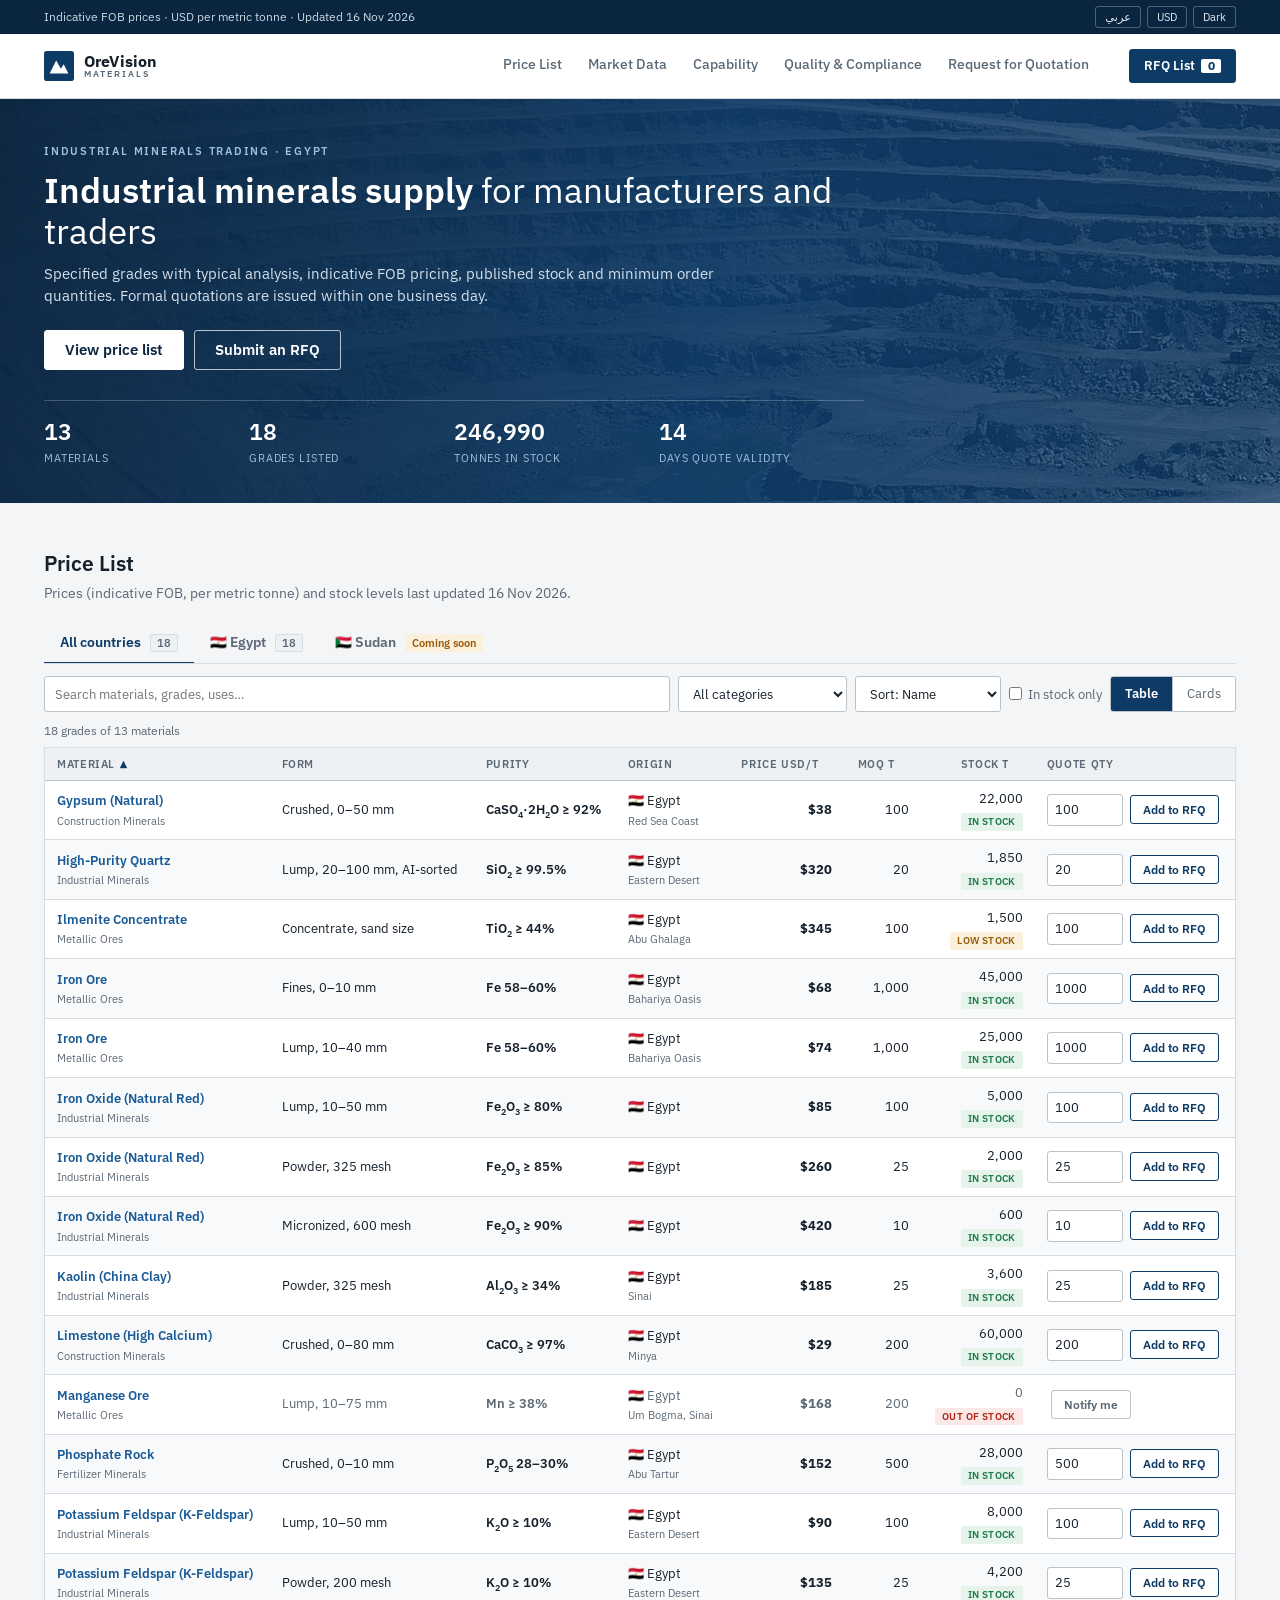
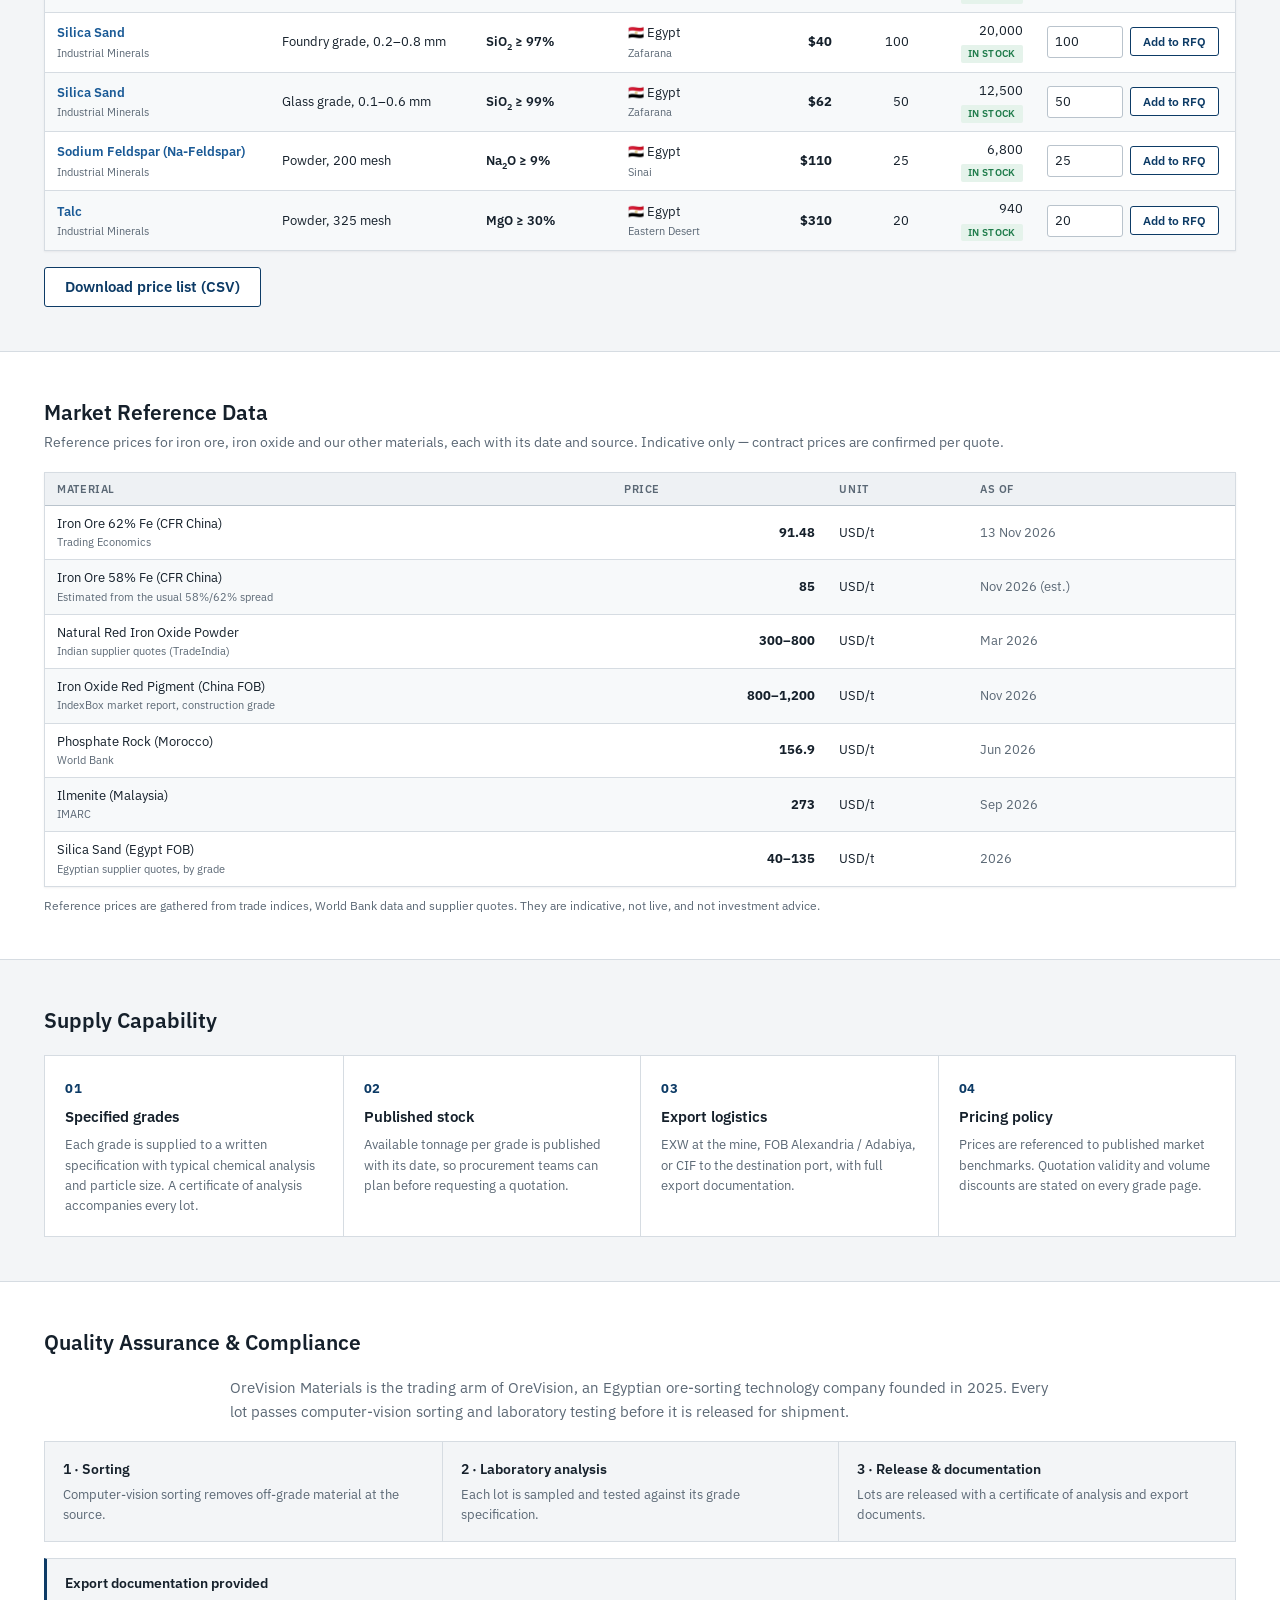
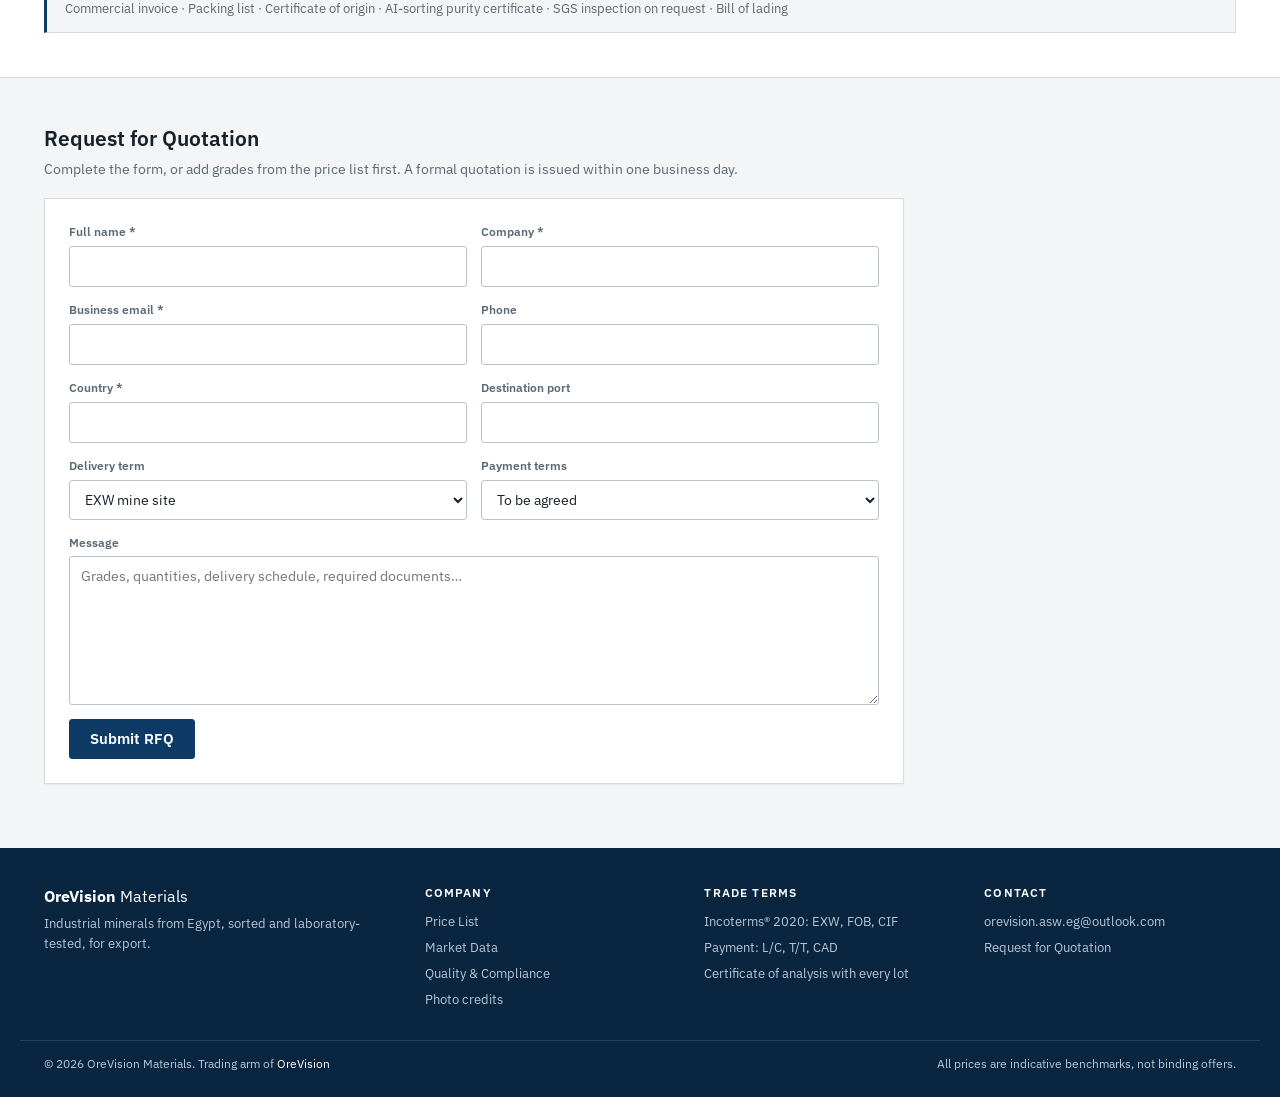
==== index.html @ af9190d8 "Formal B2B redesign and operations console Public site: light corporate theme (navy/steel, IBM Plex)" ====
<!doctype html>
<html lang="en">
<head>
<meta charset="utf-8">
<meta name="viewport" content="width=device-width, initial-scale=1">
<title>OreVision Materials — Industrial Minerals Supply, Egypt</title>
<meta name="description" content="Industrial minerals from Egypt for manufacturers and traders: iron oxide, iron ore, feldspar, quartz, silica sand, phosphate and more. Specified grades, indicative FOB prices, published stock and formal quotations.">
<meta property="og:title" content="OreVision Materials — Industrial Minerals Supply, Egypt">
<meta property="og:description" content="Specified grades with typical analysis, indicative FOB prices, published stock and minimum orders. Request a formal quotation.">
<meta property="og:type" content="website">
<meta property="og:locale" content="en_US">
<meta name="twitter:card" content="summary">
<meta name="theme-color" content="#0d3b66">
<link rel="icon" href="data:image/svg+xml,%3Csvg xmlns='http://www.w3.org/2000/svg' viewBox='0 0 32 32'%3E%3Crect width='32' height='32' rx='3' fill='%230d3b66'/%3E%3Cpath d='M6 24 13 10l5 9 3-5 5 10z' fill='%23fff'/%3E%3C/svg%3E">
<link rel="preconnect" href="https://fonts.googleapis.com">
<link href="https://fonts.googleapis.com/css2?family=IBM+Plex+Sans:wght@400;500;600;700&family=IBM+Plex+Sans+Arabic:wght@400;500;600;700&display=swap" rel="stylesheet">
<link rel="stylesheet" href="styles.css">
</head>
<body>

<noscript>
  <p class="noscript">This price list needs JavaScript to show products and prices. Please enable JavaScript in your browser.</p>
</noscript>

<!-- ======= Utility bar ======= -->
<div class="utility-bar">
  <div class="utility-inner">
    <p><span data-i18n="util.note">Indicative FOB prices · USD per metric tonne · Updated</span> <span id="lastUpdatedTop"></span></p>
    <div class="utility-actions">
      <button class="util-btn" id="langToggle" type="button" title="العربية / English">عربي</button>
      <button class="util-btn" id="currencyToggle" type="button" title="Currency">USD</button>
      <button class="util-btn" id="themeToggle" type="button" title="Light / dark">Dark</button>
    </div>
  </div>
</div>

<!-- ======= Price alert banner ======= -->
<div class="alert-banner" id="alertBanner" hidden></div>

<!-- ======= Header ======= -->
<header class="site-header">
  <div class="header-inner">
    <a class="brand" href="#top" aria-label="OreVision Materials">
      <svg class="brand-mark" viewBox="0 0 32 32" aria-hidden="true"><rect width="32" height="32" rx="3"/><path d="M6 24 13 10l5 9 3-5 5 10z"/></svg>
      <span class="brand-text"><strong>OreVision</strong><small>MATERIALS</small></span>
    </a>
    <nav class="main-nav" id="mainNav">
      <a href="#products" data-i18n="nav.products">Price List</a>
      <a href="#market" data-i18n="nav.market">Market Data</a>
      <a href="#why" data-i18n="nav.why">Capability</a>
      <a href="#about" data-i18n="nav.about">Quality &amp; Compliance</a>
      <a href="#contact" data-i18n="nav.contact">Request for Quotation</a>
    </nav>
    <div class="header-actions">
      <button class="btn-rfq" id="cartBtn" type="button">
        <span data-i18n="cart.btn">RFQ List</span> <span class="cart-count" id="cartCount">0</span>
      </button>
      <button class="util-btn nav-toggle" id="navToggle" type="button" aria-label="Menu" aria-expanded="false" aria-controls="mainNav">☰</button>
    </div>
  </div>
</header>

<!-- ======= Hero ======= -->
<section class="hero" id="top">
  <div class="hero-inner">
    <p class="hero-kicker" data-i18n="hero.kicker">INDUSTRIAL MINERALS TRADING · EGYPT</p>
    <h1><span data-i18n="hero.title.pre">Industrial minerals supply </span><span class="accent" data-i18n="hero.title.accent">for manufacturers and traders</span></h1>
    <p class="hero-sub" data-i18n="hero.sub">Specified grades with typical analysis, indicative FOB pricing, published stock and minimum order quantities. Formal quotations are issued within one business day.</p>
    <div class="hero-cta">
      <a class="btn-primary btn-light" href="#products" data-i18n="hero.browse">View price list</a>
      <a class="btn-outline btn-outline-light" href="#contact" data-i18n="hero.viewPrices">Submit an RFQ</a>
    </div>
    <dl class="hero-stats">
      <div><dt data-i18n="stats.materials">Materials</dt><dd id="statProducts">0</dd></div>
      <div><dt data-i18n="stats.grades">Grades listed</dt><dd id="statGrades">0</dd></div>
      <div><dt data-i18n="stats.stock">Tonnes in stock</dt><dd id="statStock">0</dd></div>
      <div><dt data-i18n="stats.validity">Days quote validity</dt><dd id="statValidity">14</dd></div>
    </dl>
  </div>
</section>

<!-- ======= Material page (shown for #/m/<material>/<grade>) ======= -->
<main class="material-page" id="materialPage" hidden></main>

<!-- ======= Price list ======= -->
<section class="section" id="products">
  <div class="section-head">
    <h2 data-i18n="catalog.title">Price List</h2>
    <p><span data-i18n="catalog.sub">Prices (indicative FOB, per metric tonne) and stock levels last updated</span> <span id="lastUpdated"></span>.</p>
  </div>

  <div class="country-tabs" id="countryTabs" role="tablist" aria-label="Country of origin"></div>
  <div class="soon-panel" id="soonPanel" hidden></div>

  <div class="toolbar" id="toolbar">
    <input type="search" id="searchInput" data-i18n-ph="catalog.search" placeholder="Search materials, grades, uses…" aria-label="Search materials">
    <select id="categoryFilter" aria-label="Filter by category">
      <option value="" data-i18n="catalog.allCats">All categories</option>
    </select>
    <select id="sortSelect" aria-label="Sort products">
      <option value="name" data-i18n="catalog.sortName">Sort: Name</option>
      <option value="price-asc" data-i18n="catalog.sortPriceAsc">Price: Low → High</option>
      <option value="price-desc" data-i18n="catalog.sortPriceDesc">Price: High → Low</option>
      <option value="stock" data-i18n="catalog.sortStock">Stock: Most first</option>
    </select>
    <label class="check"><input type="checkbox" id="inStockOnly"> <span data-i18n="catalog.inStockOnly">In stock only</span></label>
    <div class="view-toggle" role="group" aria-label="View">
      <button type="button" id="viewTable" aria-pressed="true" data-i18n="view.table">Table</button>
      <button type="button" id="viewCards" aria-pressed="false" data-i18n="view.cards">Cards</button>
    </div>
  </div>

  <div id="catalogBody">
    <p class="catalog-count" id="catalogCount"></p>
    <div class="spec-table-wrap" id="productGrid"></div>
  </div>
  <div class="catalog-actions">
    <button class="btn-outline" id="downloadCsv" type="button" data-i18n="catalog.csv">Download price list (CSV)</button>
  </div>
</section>

<!-- ======= Market reference data ======= -->
<section class="section section-alt" id="market">
  <div class="section-head">
    <h2 data-i18n="market.title">Market Reference Data</h2>
    <p data-i18n="market.sub">Reference levels from trade indices. Indicative only — contract prices are confirmed per quote.</p>
  </div>
  <div class="spec-table-wrap">
    <table class="market-table" id="marketTable">
      <thead><tr>
        <th data-i18n="market.benchmark">Benchmark</th>
        <th data-i18n="market.price">Price</th>
        <th data-i18n="market.unit">Unit</th>
        <th data-i18n="market.change">As of</th>
      </tr></thead>
      <tbody></tbody>
    </table>
  </div>
  <p class="disclaimer" data-i18n="market.disclaimer">Reference prices are indicative, not live, and not investment advice.</p>
</section>

<!-- ======= Supply capability ======= -->
<section class="section" id="why">
  <div class="section-head"><h2 data-i18n="why.title">Supply Capability</h2></div>
  <div class="feature-grid">
    <div class="feature"><span class="f-num">01</span><h3 data-i18n="why.f1t">Specified grades</h3><p data-i18n="why.f1p"></p></div>
    <div class="feature"><span class="f-num">02</span><h3 data-i18n="why.f2t">Published stock</h3><p data-i18n="why.f2p"></p></div>
    <div class="feature"><span class="f-num">03</span><h3 data-i18n="why.f3t">Export logistics</h3><p data-i18n="why.f3p"></p></div>
    <div class="feature"><span class="f-num">04</span><h3 data-i18n="why.f4t">Pricing policy</h3><p data-i18n="why.f4p"></p></div>
  </div>
</section>

<!-- ======= Quality & compliance ======= -->
<section class="section section-alt" id="about">
  <div class="section-head">
    <h2 data-i18n="about.title">Quality Assurance &amp; Compliance</h2>
  </div>
  <p class="about-text" data-i18n="about.p1"></p>
  <ol class="qa-steps">
    <li><h3 data-i18n="about.step1t">1 · Sorting</h3><p data-i18n="about.step1p"></p></li>
    <li><h3 data-i18n="about.step2t">2 · Laboratory analysis</h3><p data-i18n="about.step2p"></p></li>
    <li><h3 data-i18n="about.step3t">3 · Release &amp; documentation</h3><p data-i18n="about.step3p"></p></li>
  </ol>
  <div class="docs-box">
    <h3 data-i18n="about.docsTitle">Export documentation provided</h3>
    <p data-i18n="about.docs"></p>
  </div>
</section>

<!-- ======= Request for quotation ======= -->
<section class="section" id="contact">
  <div class="section-head">
    <h2 data-i18n="contact.title">Request for Quotation</h2>
    <p data-i18n="contact.sub">Complete the form, or add grades from the price list first.</p>
  </div>
  <form class="contact-form" id="contactForm">
    <div class="form-row">
      <label><span data-i18n="form.name">Full name *</span><input required name="name" autocomplete="name"></label>
      <label><span data-i18n="form.company">Company *</span><input required name="company" autocomplete="organization"></label>
    </div>
    <div class="form-row">
      <label><span data-i18n="form.email">Business email *</span><input required type="email" name="email" autocomplete="email"></label>
      <label><span data-i18n="form.phone">Phone</span><input type="tel" name="phone" autocomplete="tel"></label>
    </div>
    <div class="form-row">
      <label><span data-i18n="form.country">Country *</span><input required name="country" autocomplete="country-name"></label>
      <label><span data-i18n="form.port">Destination port</span><input name="port"></label>
    </div>
    <div class="form-row">
      <label><span data-i18n="form.incoterm">Delivery term</span><select name="incoterm" id="formIncoterm"></select></label>
      <label><span data-i18n="form.payment">Payment terms</span>
        <select name="payment">
          <option value="To be agreed" data-i18n="form.pay0">To be agreed</option>
          <option value="L/C at sight" data-i18n="form.pay1">Letter of credit (L/C) at sight</option>
          <option value="T/T" data-i18n="form.pay2">Telegraphic transfer (T/T)</option>
          <option value="CAD" data-i18n="form.pay3">Cash against documents (CAD)</option>
        </select>
      </label>
    </div>
    <label><span data-i18n="form.details">Message</span><textarea name="message" rows="6" data-i18n-ph="form.message"></textarea></label>
    <input type="text" name="_gotcha" class="hp" tabindex="-1" autocomplete="off" aria-hidden="true">
    <div class="form-foot">
      <button class="btn-primary" type="submit" data-i18n="form.send">Submit RFQ</button>
      <p class="form-note" id="formNote" data-i18n="form.note" hidden></p>
    </div>
  </form>
</section>

<footer class="site-footer">
  <div class="footer-inner">
    <div>
      <p class="footer-brand"><strong>OreVision</strong> Materials</p>
      <p data-i18n="footer.about">Industrial minerals from Egypt, sorted and laboratory-tested, for export.</p>
    </div>
    <div>
      <h4 data-i18n="footer.company">Company</h4>
      <a href="#products" data-i18n="nav.products">Price List</a>
      <a href="#market" data-i18n="nav.market">Market Data</a>
      <a href="#about" data-i18n="nav.about">Quality &amp; Compliance</a>
      <a href="credits.html" data-i18n="footer.credits">Photo credits</a>
    </div>
    <div>
      <h4 data-i18n="footer.trade">Trade terms</h4>
      <p data-i18n="footer.t1">Incoterms® 2020: EXW, FOB, CIF</p>
      <p data-i18n="footer.t2">Payment: L/C, T/T, CAD</p>
      <p data-i18n="footer.t3">Certificate of analysis with every lot</p>
    </div>
    <div>
      <h4 data-i18n="footer.contactH">Contact</h4>
      <a id="footerEmail" href="#contact"></a>
      <a href="#contact" data-i18n="nav.contact">Request for Quotation</a>
    </div>
  </div>
  <div class="footer-legal">
    <p><span data-i18n="footer.rights">© 2026 OreVision Materials. Trading arm of</span> <a href="https://mohammedmadany.github.io/OreVision-Web-Showcase/" target="_blank" rel="noopener">OreVision</a></p>
    <p data-i18n="footer.disclaimer">All prices are indicative benchmarks, not binding offers.</p>
  </div>
</footer>

<!-- ======= RFQ list drawer ======= -->
<div class="drawer-backdrop" id="drawerBackdrop" hidden></div>
<aside class="drawer" id="cartDrawer" aria-label="RFQ list" hidden>
  <div class="drawer-head">
    <h3 data-i18n="drawer.title">RFQ List</h3>
    <button class="util-btn" id="closeDrawer" type="button" aria-label="Close">✕</button>
  </div>
  <div class="drawer-body" id="cartItems"></div>
  <div class="drawer-foot">
    <div class="cart-total"><span data-i18n="drawer.total">Indicative value</span><strong id="cartTotal">$0</strong></div>
    <button class="btn-primary" id="requestQuote" type="button" data-i18n="drawer.request">Continue to RFQ form</button>
    <p class="form-note" id="quoteNote" data-i18n="drawer.note" hidden></p>
  </div>
</aside>

<a class="whatsapp-fab" id="whatsappFab" target="_blank" rel="noopener" hidden aria-label="WhatsApp">
  <svg viewBox="0 0 32 32" width="24" height="24" fill="currentColor" aria-hidden="true"><path d="M16 3C9.4 3 4 8.4 4 15c0 2.1.6 4.1 1.6 5.9L4 29l8.3-1.6c1.7.9 3.6 1.4 5.7 1.4 6.6 0 12-5.4 12-12S22.6 3 16 3zm0 21.8c-1.8 0-3.5-.5-5-1.3l-.4-.2-4.9 1 1-4.8-.2-.4c-1-1.6-1.5-3.4-1.5-5.1 0-5.4 4.4-9.8 9.8-9.8s9.8 4.4 9.8 9.8-4.3 9.8-9.6 9.8z"/></svg>
</a>
<button class="back-top" id="backTop" type="button" hidden aria-label="Back to top">↑</button>
<div class="toast" id="toast" role="status" aria-live="polite" hidden></div>

<script src="data.js"></script>
<script src="i18n.js"></script>
<script src="materials.js"></script>
<script src="app.js"></script>
</body>
</html>
---- styles.css ----
/* ============ OreVision Materials — corporate B2B design system ============
   Light by default; dark via [data-theme="dark"]. Navy primary, neutral greys,
   square-ish corners, tabular figures, no decorative motion.               */
:root {
  --bg: #f3f5f7;
  --surface: #ffffff;
  --surface-2: #eef1f4;
  --border: #d6dce2;
  --border-strong: #b9c3cc;
  --text: #15202b;
  --muted: #5b6875;
  --primary: #0d3b66;
  --primary-hover: #0a2f52;
  --primary-ink: #ffffff;
  --primary-soft: #e6eef6;
  --link: #1a5a96;
  --navy-deep: #0a2540;
  --green: #1e7b4a;
  --green-soft: #e5f3eb;
  --amber: #9a5b07;
  --amber-soft: #fbf0dc;
  --red: #b42318;
  --red-soft: #fbe9e7;
  --radius: 3px;
  --shadow: 0 1px 2px rgba(16, 24, 40, .06);
  --font: "IBM Plex Sans", "Segoe UI", system-ui, sans-serif;
  --font-ar: "IBM Plex Sans Arabic", "IBM Plex Sans", "Segoe UI", system-ui, sans-serif;
  font-size: 15px;
  color-scheme: light;
}
[data-theme="dark"] {
  --bg: #0f141a;
  --surface: #161d25;
  --surface-2: #1c2530;
  --border: #2a3542;
  --border-strong: #3a4757;
  --text: #e6ebf0;
  --muted: #93a1af;
  --primary: #4f8fcc;
  --primary-hover: #6aa3d8;
  --primary-ink: #08121c;
  --primary-soft: #18283a;
  --link: #7fb2e5;
  --green: #4cc38a;
  --green-soft: #12291e;
  --amber: #e2a84b;
  --amber-soft: #2c2212;
  --red: #f0776c;
  --red-soft: #2e1614;
  color-scheme: dark;
}

* { box-sizing: border-box; margin: 0; padding: 0; }
[hidden] { display: none !important; }
html { scroll-behavior: smooth; }
body { font-family: var(--font); background: var(--bg); color: var(--text); line-height: 1.55; }
body.ar { font-family: var(--font-ar); }
a { color: inherit; text-decoration: none; }
img { max-width: 100%; }
sub { font-size: .72em; line-height: 0; }
.noscript { background: var(--amber-soft); color: var(--text); padding: 12px; text-align: center; }
.muted { color: var(--muted); }
.small { font-size: .8rem; }
.num, .spec-table, .kv-table, .market-table, .calc-out, .price, .mp-facts dd, .hero-stats dd, .cart-total { font-variant-numeric: tabular-nums; }
bdi[dir="ltr"] { unicode-bidi: isolate; }
input:focus-visible, select:focus-visible, textarea:focus-visible, button:focus-visible, a:focus-visible, summary:focus-visible {
  outline: 2px solid var(--link); outline-offset: 2px;
}

/* ---- Buttons ---- */
.btn-primary, .btn-outline, .btn-rfq, .util-btn, .btn-add, .btn-mini {
  font: inherit; cursor: pointer; border-radius: var(--radius); display: inline-flex; align-items: center;
  justify-content: center; gap: 6px; white-space: nowrap; line-height: 1.2;
}
.btn-primary { background: var(--primary); color: var(--primary-ink); border: 1px solid var(--primary); padding: 10px 20px; font-weight: 600; }
.btn-primary:hover { background: var(--primary-hover); border-color: var(--primary-hover); }
.btn-primary:disabled { opacity: .5; cursor: not-allowed; }
.btn-outline { background: var(--surface); color: var(--primary); border: 1px solid var(--primary); padding: 10px 20px; font-weight: 600; }
.btn-outline:hover { background: var(--primary-soft); }
[data-theme="dark"] .btn-outline { background: transparent; }
.btn-light { background: #fff; color: var(--navy-deep); border-color: #fff; }
.btn-light:hover { background: #e9eef3; border-color: #e9eef3; }
.btn-outline-light { background: transparent; color: #fff; border-color: rgba(255,255,255,.7); }
.btn-outline-light:hover { background: rgba(255,255,255,.1); }
.util-btn { background: transparent; border: 1px solid var(--border-strong); color: var(--text); padding: 5px 10px; font-size: .8rem; }
.util-btn:hover { border-color: var(--primary); color: var(--primary); }
.btn-add { background: var(--surface); border: 1px solid var(--primary); color: var(--primary); padding: 6px 12px; font-size: .82rem; font-weight: 600; }
.btn-add:hover:not(:disabled) { background: var(--primary); color: var(--primary-ink); }
.btn-add.btn-notify { border-color: var(--border-strong); color: var(--muted); }
.btn-add.btn-notify:hover { background: var(--surface-2); color: var(--text); }
.btn-mini { border: 1px solid var(--primary); color: var(--primary); padding: 2px 10px; font-size: .8rem; font-weight: 600; }
.btn-mini:hover { background: var(--primary); color: var(--primary-ink); }

/* ---- Utility bar ---- */
.utility-bar { background: var(--navy-deep); color: #c9d6e2; font-size: .78rem; }
.utility-inner { max-width: 1240px; margin: 0 auto; padding: 6px 24px; display: flex; align-items: center; justify-content: space-between; gap: 12px; }
.utility-actions { display: flex; gap: 6px; }
.utility-bar .util-btn { color: #e6edf4; border-color: rgba(255,255,255,.28); padding: 3px 9px; font-size: .76rem; }
.utility-bar .util-btn:hover { border-color: #fff; color: #fff; }

/* ---- Header ---- */
.site-header { position: sticky; top: 0; z-index: 50; background: var(--surface); border-bottom: 1px solid var(--border); box-shadow: var(--shadow); }
.header-inner { max-width: 1240px; margin: 0 auto; padding: 0 24px; height: 64px; display: flex; align-items: center; gap: 28px; }
.brand { display: flex; align-items: center; gap: 10px; }
.brand-mark { width: 30px; height: 30px; flex: none; }
.brand-mark rect { fill: var(--primary); }
.brand-mark path { fill: #fff; }
[data-theme="dark"] .brand-mark path { fill: var(--primary-ink); }
.brand-text { display: flex; flex-direction: column; line-height: 1.05; }
.brand-text strong { font-size: 1.05rem; letter-spacing: .01em; }
.brand-text small { font-size: .62rem; letter-spacing: .22em; color: var(--muted); font-weight: 600; }
.main-nav { display: flex; gap: 2px; margin-inline-start: auto; height: 100%; }
.main-nav a { display: flex; align-items: center; padding: 0 12px; font-size: .9rem; font-weight: 500; color: var(--muted); border-bottom: 2px solid transparent; }
.main-nav a:hover { color: var(--text); border-bottom-color: var(--primary); }
.header-actions { display: flex; gap: 8px; align-items: center; }
.btn-rfq { background: var(--primary); color: var(--primary-ink); border: 1px solid var(--primary); padding: 8px 14px; font-weight: 600; font-size: .88rem; }
.btn-rfq:hover { background: var(--primary-hover); }
.cart-count { background: var(--primary-ink); color: var(--primary); border-radius: 2px; padding: 0 6px; font-size: .78rem; font-weight: 700; min-width: 20px; text-align: center; }
.nav-toggle { display: none; }

/* ---- Hero ---- */
.hero {
  color: #fff; padding: 44px 0 36px;
  background: linear-gradient(100deg, rgba(10,37,64,.97) 0%, rgba(13,59,102,.9) 55%, rgba(13,59,102,.72) 100%),
              url("images/hero.jpg") center / cover no-repeat, var(--navy-deep);
}
.hero-inner { max-width: 1240px; margin: 0 auto; padding: 0 24px; }
.hero-kicker { font-size: .74rem; letter-spacing: .16em; font-weight: 600; color: #9fc0de; }
.hero h1 { font-size: clamp(1.6rem, 3.2vw, 2.3rem); line-height: 1.2; margin: 10px 0; font-weight: 600; max-width: 820px; }
.hero .accent { color: #fff; font-weight: 400; }
.hero-sub { color: #d3e0ec; max-width: 680px; margin-bottom: 22px; font-size: .98rem; }
.hero-cta { display: flex; gap: 10px; flex-wrap: wrap; }
.hero-stats { display: grid; grid-template-columns: repeat(4, minmax(0, 1fr)); margin-top: 30px; max-width: 820px; border-top: 1px solid rgba(255,255,255,.22); }
.hero-stats div { padding: 14px 18px 0 0; display: flex; flex-direction: column-reverse; }
[dir="rtl"] .hero-stats div { padding: 14px 0 0 18px; }
.hero-stats dt { color: #9fc0de; font-size: .72rem; text-transform: uppercase; letter-spacing: .08em; }
.hero-stats dd { font-size: 1.5rem; font-weight: 600; }

/* ---- Sections ---- */
.section { padding: 44px 24px; max-width: 1240px; margin: 0 auto; }
.section-alt { background: var(--surface); max-width: none; border-top: 1px solid var(--border); border-bottom: 1px solid var(--border); }
.section-alt > * { max-width: 1192px; margin-left: auto; margin-right: auto; }
.section-head { margin-bottom: 18px; }
.section-head h2 { font-size: 1.4rem; font-weight: 600; margin-bottom: 4px; }
.section-head p { color: var(--muted); font-size: .92rem; }
.disclaimer { color: var(--muted); font-size: .78rem; margin-top: 10px; }

/* ---- Country tabs ---- */
.country-tabs { display: flex; border-bottom: 1px solid var(--border); margin-bottom: 12px; overflow-x: auto; }
.ctab { background: none; border: none; border-bottom: 2px solid transparent; color: var(--muted); padding: 9px 16px; font: inherit; font-size: .9rem; font-weight: 600; cursor: pointer; white-space: nowrap; margin-bottom: -1px; }
.ctab:hover { color: var(--text); }
.ctab[aria-selected="true"] { color: var(--primary); border-bottom-color: var(--primary); }
.ctab-n { display: inline-block; margin-inline-start: 6px; padding: 0 6px; border-radius: 2px; background: var(--surface-2); border: 1px solid var(--border); font-size: .72rem; color: var(--muted); }
.ctab.soon .ctab-n { color: var(--amber); background: var(--amber-soft); border-color: transparent; }
.soon-panel { border: 1px solid var(--border); border-inline-start: 3px solid var(--amber); background: var(--surface); padding: 22px 24px; max-width: 720px; }
.soon-panel h3 { font-size: 1.05rem; margin-bottom: 6px; }
.soon-panel p { color: var(--muted); margin-bottom: 14px; }

/* ---- Toolbar ---- */
.toolbar { display: flex; gap: 8px; flex-wrap: wrap; margin-bottom: 10px; align-items: center; }
.toolbar input[type="search"], .toolbar select {
  background: var(--surface); border: 1px solid var(--border-strong); color: var(--text);
  padding: 7px 10px; border-radius: var(--radius); font: inherit; font-size: .88rem;
}
.toolbar input[type="search"] { flex: 1; min-width: 220px; }
.check { display: flex; gap: 6px; align-items: center; font-size: .88rem; color: var(--muted); }
.view-toggle { display: inline-flex; margin-inline-start: auto; border: 1px solid var(--border-strong); border-radius: var(--radius); overflow: hidden; }
.view-toggle button { background: var(--surface); color: var(--muted); border: none; padding: 7px 14px; font: inherit; font-size: .84rem; cursor: pointer; }
.view-toggle button + button { border-inline-start: 1px solid var(--border-strong); }
.view-toggle button[aria-pressed="true"] { background: var(--primary); color: var(--primary-ink); font-weight: 600; }
.catalog-count { color: var(--muted); font-size: .8rem; margin-bottom: 6px; }
.catalog-actions { margin-top: 16px; }

/* ---- Data tables ---- */
.spec-table-wrap { overflow-x: auto; border: 1px solid var(--border); background: var(--surface); box-shadow: var(--shadow); }
.product-grid { border: none; background: none; box-shadow: none; display: grid; grid-template-columns: repeat(auto-fill, minmax(280px, 1fr)); gap: 14px; }
.spec-table, .market-table { width: 100%; border-collapse: collapse; font-size: .87rem; }
.spec-table th, .spec-table td, .market-table th, .market-table td { padding: 8px 12px; text-align: start; vertical-align: middle; border-bottom: 1px solid var(--border); }
.spec-table tbody tr:last-child td, .market-table tbody tr:last-child td { border-bottom: none; }
.spec-table thead th, .market-table thead th {
  background: var(--surface-2); color: var(--muted); font-size: .7rem; text-transform: uppercase;
  letter-spacing: .06em; font-weight: 600; white-space: nowrap; border-bottom: 1px solid var(--border-strong);
}
.spec-table tbody tr:nth-child(even), .market-table tbody tr:nth-child(even) { background: color-mix(in srgb, var(--surface-2) 45%, transparent); }
.spec-table tbody tr:hover { background: var(--primary-soft); }
.spec-table .num, .market-table .num { text-align: end; white-space: nowrap; }
.spec-table .row-out td { color: var(--muted); }
.th-sort { background: none; border: none; color: inherit; font: inherit; text-transform: inherit; letter-spacing: inherit; cursor: pointer; padding: 0; display: inline-flex; gap: 4px; align-items: center; }
.th-sort:hover { color: var(--text); }
.sort-ind { color: var(--primary); font-size: .65rem; min-width: .65rem; }
.mat-link { font-weight: 600; color: var(--link); }
.mat-link:hover { text-decoration: underline; }
.c-cat, .c-sub { display: block; color: var(--muted); font-size: .75rem; }
.c-mat { min-width: 180px; }
.c-purity { white-space: nowrap; font-weight: 600; }
.c-flag { white-space: nowrap; }
.c-badge { display: block; margin-top: 2px; }
.c-act { white-space: nowrap; }
.c-act .btn-add { margin-inline-start: 4px; }
.qty { background: var(--surface); border: 1px solid var(--border-strong); color: var(--text); padding: 5px 7px; border-radius: var(--radius); font: inherit; font-size: .85rem; width: 76px; }
.market-table td:first-child { min-width: 220px; }
.market-table td:last-child { color: var(--muted); white-space: nowrap; }
.bench-source { display: block; color: var(--muted); font-size: .74rem; }
.up { color: var(--green); } .down { color: var(--red); }

/* ---- Status badges ---- */
.badge { display: inline-block; font-size: .68rem; font-weight: 600; padding: 1px 7px; border-radius: 2px; text-transform: uppercase; letter-spacing: .04em; white-space: nowrap; }
.badge.in { background: var(--green-soft); color: var(--green); }
.badge.low { background: var(--amber-soft); color: var(--amber); }
.badge.out { background: var(--red-soft); color: var(--red); }
.badge.tier { background: var(--primary-soft); color: var(--primary); cursor: help; }

/* ---- Cards view ---- */
.card { background: var(--surface); border: 1px solid var(--border); box-shadow: var(--shadow); padding: 14px; display: flex; flex-direction: column; gap: 8px; }
.card:hover { border-color: var(--border-strong); }
.card-media { position: relative; display: block; margin: -14px -14px 0; height: 120px; overflow: hidden; background: var(--surface-2); }
.card-art, .card-photo { position: absolute; inset: 0; width: 100%; height: 100%; display: block; object-fit: cover; }
.card-top { display: flex; justify-content: space-between; align-items: center; font-size: .8rem; color: var(--muted); }
.card h3 { font-size: 1rem; line-height: 1.3; }
.card-form { color: var(--muted); font-size: .84rem; margin-top: -4px; }
.card-kv { display: grid; grid-template-columns: repeat(3, 1fr); gap: 6px; border-top: 1px solid var(--border); border-bottom: 1px solid var(--border); padding: 8px 0; }
.card-kv dt { color: var(--muted); font-size: .66rem; text-transform: uppercase; letter-spacing: .05em; }
.card-kv dd { font-size: .84rem; font-weight: 600; font-variant-numeric: tabular-nums; }
.card-more { color: var(--link); font-size: .8rem; font-weight: 600; }
.price-row { display: flex; align-items: baseline; gap: 6px; margin-top: auto; }
.price { font-size: 1.25rem; font-weight: 700; }
.per { color: var(--muted); font-size: .8rem; }
.card-actions { display: flex; gap: 6px; align-items: center; }
.card-actions .btn-add { flex: 1; }
.spark { width: 100%; height: 30px; }
.spark polyline { fill: none; stroke: var(--primary); stroke-width: 1.5; }

/* ---- Capability & QA ---- */
.feature-grid { display: grid; grid-template-columns: repeat(4, minmax(0, 1fr)); border: 1px solid var(--border); background: var(--surface); }
.feature { padding: 20px; border-inline-start: 1px solid var(--border); }
.feature:first-child { border-inline-start: none; }
.f-num { color: var(--primary); font-weight: 700; font-size: .85rem; letter-spacing: .05em; }
.feature h3 { margin: 6px 0; font-size: 1rem; font-weight: 600; }
.feature p { color: var(--muted); font-size: .88rem; }
.about-text { max-width: 820px; color: var(--muted); margin-bottom: 18px; }
.qa-steps { list-style: none; display: grid; grid-template-columns: repeat(3, minmax(0, 1fr)); border: 1px solid var(--border); margin-bottom: 16px; }
.qa-steps li { padding: 16px 18px; border-inline-start: 1px solid var(--border); background: var(--bg); }
.qa-steps li:first-child { border-inline-start: none; }
.qa-steps h3 { font-size: .95rem; font-weight: 600; margin-bottom: 4px; }
.qa-steps p { color: var(--muted); font-size: .88rem; }
.docs-box { border: 1px solid var(--border); border-inline-start: 3px solid var(--primary); padding: 14px 18px; background: var(--bg); }
.docs-box h3 { font-size: .9rem; font-weight: 600; margin-bottom: 4px; }
.docs-box p { color: var(--muted); font-size: .88rem; }

/* ---- RFQ form ---- */
.contact-form { position: relative; max-width: 860px; display: flex; flex-direction: column; gap: 14px; background: var(--surface); border: 1px solid var(--border); padding: 24px; box-shadow: var(--shadow); }
.form-row { display: grid; grid-template-columns: 1fr 1fr; gap: 14px; }
.contact-form label { display: flex; flex-direction: column; gap: 4px; font-size: .8rem; font-weight: 600; color: var(--muted); }
.contact-form input, .contact-form textarea, .contact-form select {
  background: var(--surface); border: 1px solid var(--border-strong); color: var(--text);
  padding: 9px 11px; border-radius: var(--radius); font: inherit; font-size: .92rem; font-weight: 400; width: 100%;
}
.form-foot { display: flex; align-items: center; gap: 16px; flex-wrap: wrap; }
.form-note { color: var(--green); font-size: .88rem; }
.form-note.muted { color: var(--muted); }
.form-note.error { color: var(--red); }
.hp, .contact-form .hp { position: absolute; inset-inline-start: 0; width: 1px !important; height: 1px; padding: 0 !important; border: 0 !important; opacity: 0; overflow: hidden; clip-path: inset(50%); pointer-events: none; } /* no left offset: that scrolls the page sideways in RTL */

/* ---- Footer ---- */
.site-footer { background: var(--navy-deep); color: #b8c7d6; font-size: .86rem; margin-top: 20px; }
.footer-inner { max-width: 1240px; margin: 0 auto; padding: 36px 24px 24px; display: grid; grid-template-columns: 1.4fr 1fr 1fr 1fr; gap: 28px; }
.footer-inner h4 { color: #fff; font-size: .78rem; text-transform: uppercase; letter-spacing: .1em; margin-bottom: 10px; font-weight: 600; }
.footer-inner a, .footer-inner p { display: block; margin-bottom: 6px; }
.footer-inner a:hover { color: #fff; text-decoration: underline; }
.footer-brand { color: #fff; font-size: 1.05rem; }
.footer-legal { max-width: 1240px; margin: 0 auto; padding: 14px 24px 24px; border-top: 1px solid rgba(255,255,255,.12); display: flex; justify-content: space-between; gap: 12px; flex-wrap: wrap; font-size: .78rem; }
.footer-legal a { color: #fff; }

/* ---- RFQ drawer ---- */
.drawer-backdrop { position: fixed; inset: 0; background: rgba(10, 20, 30, .45); z-index: 90; }
.drawer { position: fixed; top: 0; right: 0; bottom: 0; width: min(420px, 100vw); background: var(--surface); border-left: 1px solid var(--border); z-index: 100; display: flex; flex-direction: column; }
.drawer-head { display: flex; justify-content: space-between; align-items: center; padding: 16px 20px; border-bottom: 1px solid var(--border); background: var(--surface-2); }
.drawer-head h3 { font-size: 1rem; font-weight: 600; }
.drawer-body { flex: 1; overflow-y: auto; padding: 14px 20px; display: flex; flex-direction: column; gap: 12px; }
.cart-item { display: flex; justify-content: space-between; gap: 10px; border-bottom: 1px solid var(--border); padding-bottom: 12px; }
.cart-item > div { min-width: 0; }
.cart-item h4 { font-size: .92rem; }
.cart-item .meta { color: var(--muted); font-size: .8rem; margin-top: 2px; }
.cart-item button { background: none; border: none; color: var(--muted); cursor: pointer; font-size: .95rem; align-self: flex-start; }
.cart-item button:hover { color: var(--red); }
.cart-qty { width: 84px; margin-inline-end: 4px; }
.drawer-foot { padding: 16px 20px; border-top: 1px solid var(--border); display: flex; flex-direction: column; gap: 10px; }
.cart-total { display: flex; justify-content: space-between; font-size: 1rem; }
.cart-empty { color: var(--muted); text-align: center; margin-top: 26px; }
.disc { color: var(--green); font-size: .76rem; font-weight: 600; }

/* ---- Alert banner, toast, floating ---- */
.alert-banner { background: var(--amber-soft); border-bottom: 1px solid var(--border); padding: 8px 20px; font-size: .86rem; text-align: center; }
.alert-banner span { margin: 0 10px; }
.alert-banner button { background: none; border: 1px solid var(--border-strong); color: var(--text); border-radius: var(--radius); padding: 1px 10px; cursor: pointer; font: inherit; font-size: .8rem; margin-inline-start: 10px; }
.toast { position: fixed; left: 50%; bottom: 24px; transform: translateX(-50%); z-index: 200; background: var(--text); color: var(--bg); padding: 10px 18px; border-radius: var(--radius); font-size: .88rem; box-shadow: 0 6px 20px rgba(0,0,0,.25); max-width: calc(100vw - 32px); text-align: center; }
.whatsapp-fab { position: fixed; right: 20px; bottom: 20px; z-index: 80; width: 46px; height: 46px; border-radius: 50%; background: #25d366; color: #fff; display: flex; align-items: center; justify-content: center; box-shadow: 0 2px 8px rgba(0,0,0,.25); }
.back-top { position: fixed; right: 20px; bottom: 76px; z-index: 80; width: 40px; height: 40px; border-radius: var(--radius); background: var(--surface); color: var(--primary); border: 1px solid var(--border-strong); font-size: 1.1rem; cursor: pointer; }
body.no-scroll { overflow: hidden; }
section[id], .mp-sec { scroll-margin-top: 80px; }

/* ---- Charts ---- */
.chart { width: 100%; height: auto; direction: ltr; background: var(--surface); border: 1px solid var(--border); }
.chart-line { fill: none; stroke: var(--primary); stroke-width: 2; }
.chart-grid line { stroke: var(--border); stroke-width: 1; stroke-dasharray: 3 4; }
.chart-grid text, .chart-x { fill: var(--muted); font-size: 10px; }
.chart-dot { fill: var(--primary); stroke: var(--surface); stroke-width: 1.5; }
.chart-empty, .chart-note { color: var(--muted); font-size: .84rem; }
.chart-empty { border: 1px dashed var(--border-strong); padding: 12px 14px; background: var(--surface); }

/* ---- Calculator & alerts ---- */
.calc { background: var(--bg); border: 1px solid var(--border); padding: 12px 14px; display: flex; flex-direction: column; gap: 10px; }
.calc label { display: flex; flex-direction: column; gap: 4px; font-size: .78rem; font-weight: 600; color: var(--muted); }
.calc input, .calc select, .alert-row input { background: var(--surface); border: 1px solid var(--border-strong); color: var(--text); padding: 7px 9px; border-radius: var(--radius); font: inherit; font-size: .9rem; font-weight: 400; }
.calc-out { display: flex; flex-direction: column; gap: 4px; }
.calc-out div { display: flex; justify-content: space-between; font-size: .88rem; }
.calc-out .calc-total { border-top: 1px solid var(--border); padding-top: 6px; font-size: .95rem; }
.calc-out .calc-total strong { font-size: 1.1rem; }
.calc .meta { color: var(--muted); font-size: .75rem; }
.alert-row { display: flex; gap: 6px; }
.alert-row input { flex: 1; min-width: 0; }
.alert-row .btn-outline { padding: 7px 12px; }

/* ============ Material page (datasheet) ============ */
body.page-mode .hero, body.page-mode #products, body.page-mode #market,
body.page-mode #why, body.page-mode #about { display: none; }
.mp-wrap { max-width: 1240px; margin: 0 auto; padding: 16px 24px 36px; }
.mp-crumbs { display: flex; gap: 10px; flex-wrap: wrap; align-items: baseline; font-size: .84rem; margin-bottom: 12px; }
.mp-back { color: var(--link); font-weight: 600; }
.mp-back:hover { text-decoration: underline; }
.mp-head { display: grid; grid-template-columns: 260px 1fr; gap: 22px; align-items: start; border: 1px solid var(--border); background: var(--surface); padding: 18px; box-shadow: var(--shadow); }
.mp-photo { position: relative; height: 196px; overflow: hidden; background: var(--surface-2); border: 1px solid var(--border); }
.mp-photo img, .mp-photo svg { position: absolute; inset: 0; width: 100%; height: 100%; object-fit: cover; }
.mp-kicker { color: var(--muted); font-size: .76rem; text-transform: uppercase; letter-spacing: .08em; font-weight: 600; }
.mp-kicker .formula { text-transform: none; }
.mp-title h1 { font-size: clamp(1.35rem, 2.6vw, 1.75rem); line-height: 1.2; margin: 4px 0 2px; font-weight: 600; }
.mp-form { color: var(--primary); font-weight: 600; margin-bottom: 12px; }
.mp-facts { display: grid; grid-template-columns: repeat(3, minmax(0, 1fr)); border: 1px solid var(--border); }
.mp-facts div { padding: 8px 12px; border-bottom: 1px solid var(--border); border-inline-start: 1px solid var(--border); }
.mp-facts div:nth-child(3n+1) { border-inline-start: none; }
.mp-facts div:nth-last-child(-n+3) { border-bottom: none; }
.mp-facts dt { color: var(--muted); font-size: .68rem; text-transform: uppercase; letter-spacing: .05em; font-weight: 600; }
.mp-facts dd { font-weight: 600; font-size: .92rem; }
.mp-grid { display: grid; grid-template-columns: minmax(0, 1fr) 320px; gap: 22px; margin-top: 20px; align-items: start; }
.mp-sec { padding: 18px 0 4px; border-top: 1px solid var(--border); }
.mp-sec:first-child { border-top: none; padding-top: 0; }
.mp-sec h2 { font-size: .95rem; margin-bottom: 10px; text-transform: uppercase; letter-spacing: .06em; font-weight: 600; color: var(--primary); }
.mp-sec p { margin-bottom: 10px; }
.sub-h { font-size: .88rem; font-weight: 600; margin: 14px 0 6px; }
.note { color: var(--muted); font-size: .8rem; margin-top: 8px; }
.spec-table .is-sel td { background: var(--primary-soft); }
.sel-tag { color: var(--primary); font-weight: 700; font-size: .78rem; text-transform: uppercase; letter-spacing: .04em; }
.kv-table { width: 100%; border-collapse: collapse; font-size: .87rem; background: var(--surface); border: 1px solid var(--border); }
.kv-table th, .kv-table td { padding: 7px 12px; border-bottom: 1px solid var(--border); text-align: start; vertical-align: top; }
.kv-table thead th { background: var(--surface-2); color: var(--muted); font-size: .7rem; text-transform: uppercase; letter-spacing: .06em; font-weight: 600; }
.kv-table tbody th { color: var(--muted); font-weight: 500; width: 42%; }
.kv-table .num { text-align: end; }
.chart + .chart-note + .kv-table, .chart-empty + .kv-table { margin-top: 10px; }
.mp-origin { display: grid; grid-template-columns: 1.2fr 1fr; gap: 14px; align-items: start; }
.mp-map { display: flex; flex-direction: column; gap: 6px; }
.mp-map iframe { width: 100%; height: 250px; border: 1px solid var(--border); background: var(--surface-2); }
.mp-map a { color: var(--link); font-size: .8rem; }
.mp-list { padding-inline-start: 20px; font-size: .9rem; }
.mp-list li { margin-bottom: 3px; }
.mp-steps { list-style: none; display: grid; grid-template-columns: repeat(5, minmax(0, 1fr)); counter-reset: st; border: 1px solid var(--border); background: var(--surface); }
.mp-steps li { padding: 12px; border-inline-start: 1px solid var(--border); counter-increment: st; font-size: .8rem; }
.mp-steps li:first-child { border-inline-start: none; }
.mp-steps li::before { content: counter(st, decimal-leading-zero); display: block; color: var(--primary); font-weight: 700; }
.mp-steps strong { display: block; margin-bottom: 2px; }
.mp-steps span { color: var(--muted); }
.mp-two { display: grid; grid-template-columns: 1fr 1fr; gap: 16px; }
.mp-faq details { border: 1px solid var(--border); background: var(--surface); margin-bottom: -1px; }
.mp-faq summary { padding: 10px 14px; cursor: pointer; font-weight: 600; font-size: .9rem; }
.mp-faq details p { padding: 0 14px 12px; color: var(--muted); font-size: .88rem; margin: 0; }
.rel-grid { display: grid; grid-template-columns: repeat(4, minmax(0, 1fr)); gap: 10px; }
.rel-card { border: 1px solid var(--border); background: var(--surface); overflow: hidden; display: flex; flex-direction: column; }
.rel-card:hover { border-color: var(--primary); }
.rel-card img { width: 100%; height: 76px; object-fit: cover; display: block; }
.rel-name { font-weight: 600; font-size: .85rem; padding: 8px 10px 0; color: var(--link); }
.rel-sub { color: var(--muted); font-size: .75rem; padding: 0 10px 8px; }
.mp-side { position: sticky; top: 80px; display: flex; flex-direction: column; gap: 12px; }
.side-box { border: 1px solid var(--border); background: var(--surface); padding: 16px; display: flex; flex-direction: column; gap: 8px; box-shadow: var(--shadow); }
.side-price strong { font-size: 1.5rem; font-weight: 700; font-variant-numeric: tabular-nums; }
.side-price span { color: var(--muted); margin-inline-start: 6px; font-size: .88rem; }
.side-stock { font-size: .8rem; }
.side-h { font-size: .78rem; text-transform: uppercase; letter-spacing: .06em; color: var(--muted); font-weight: 600; margin-top: 4px; }
.side-actions { display: flex; flex-direction: column; gap: 8px; margin-top: 4px; }
.side-actions .btn-primary, .side-actions .btn-outline { width: 100%; }
.side-row { display: flex; gap: 6px; }
.side-row .util-btn { flex: 1; padding: 7px 6px; }

/* ---- RTL ---- */
[dir="rtl"] .drawer { right: auto; left: 0; border-left: none; border-right: 1px solid var(--border); }
[dir="rtl"] .whatsapp-fab, [dir="rtl"] .back-top { right: auto; left: 20px; }

/* ---- Print ---- */
@media print {
  .utility-bar, .site-header, .drawer, .mp-side, .mp-map, .whatsapp-fab, .back-top, .toast, .alert-banner { display: none !important; }
  body.page-mode .site-footer, body.page-mode #contact { display: none !important; }
}

/* ---- Responsive ---- */
@media (max-width: 1060px) {
  .main-nav a { padding: 0 8px; font-size: .85rem; }
  .feature-grid { grid-template-columns: repeat(2, minmax(0, 1fr)); }
  .feature:nth-child(3) { border-inline-start: none; }
  .feature:nth-child(n+3) { border-top: 1px solid var(--border); }
}
@media (max-width: 900px) {
  .main-nav {
    display: none; position: absolute; top: 100%; inset-inline: 0; height: auto; margin: 0;
    flex-direction: column; background: var(--surface); border-bottom: 1px solid var(--border); padding: 4px 16px 10px; box-shadow: var(--shadow);
  }
  .main-nav.open { display: flex; }
  .main-nav a { padding: 12px 4px; border-bottom: 1px solid var(--border); }
  .main-nav a:last-child { border-bottom: none; }
  .nav-toggle { display: inline-flex; }
  .header-actions { margin-inline-start: auto; }
  .mp-grid { grid-template-columns: 1fr; }
  .mp-side { position: static; order: -1; }
  .mp-head { grid-template-columns: 1fr; }
  .mp-photo { height: 160px; }
  .mp-origin, .mp-two { grid-template-columns: 1fr; }
  .mp-steps { grid-template-columns: 1fr; }
  .mp-steps li { border-inline-start: none; border-top: 1px solid var(--border); }
  .mp-steps li:first-child { border-top: none; }
  .rel-grid { grid-template-columns: repeat(2, minmax(0, 1fr)); }
  .footer-inner { grid-template-columns: 1fr 1fr; }
}
@media (max-width: 680px) {
  :root { font-size: 14.5px; }
  .utility-inner { padding: 5px 16px; }
  .utility-inner > p { font-size: .7rem; }
  .header-inner { padding: 0 16px; height: 58px; gap: 10px; }
  .hero { padding: 30px 0 26px; }
  .hero-inner { padding: 0 16px; }
  .hero-stats { grid-template-columns: repeat(2, minmax(0, 1fr)); }
  .section { padding: 32px 16px; }
  .form-row { grid-template-columns: 1fr; }
  .contact-form { padding: 16px; }
  .feature-grid, .qa-steps { grid-template-columns: 1fr; }
  .feature, .qa-steps li { border-inline-start: none !important; border-top: 1px solid var(--border); }
  .feature:first-child, .qa-steps li:first-child { border-top: none; }
  .view-toggle { margin-inline-start: 0; }
  .toolbar input[type="search"] { min-width: 100%; }
  .mp-wrap { padding: 12px 16px 28px; }
  .mp-facts { grid-template-columns: repeat(2, minmax(0, 1fr)); }
  .mp-facts div { border-inline-start: none; border-bottom: 1px solid var(--border) !important; }
  .mp-facts div:nth-child(even) { border-inline-start: 1px solid var(--border); }
  .footer-inner { grid-template-columns: 1fr; gap: 18px; }
}
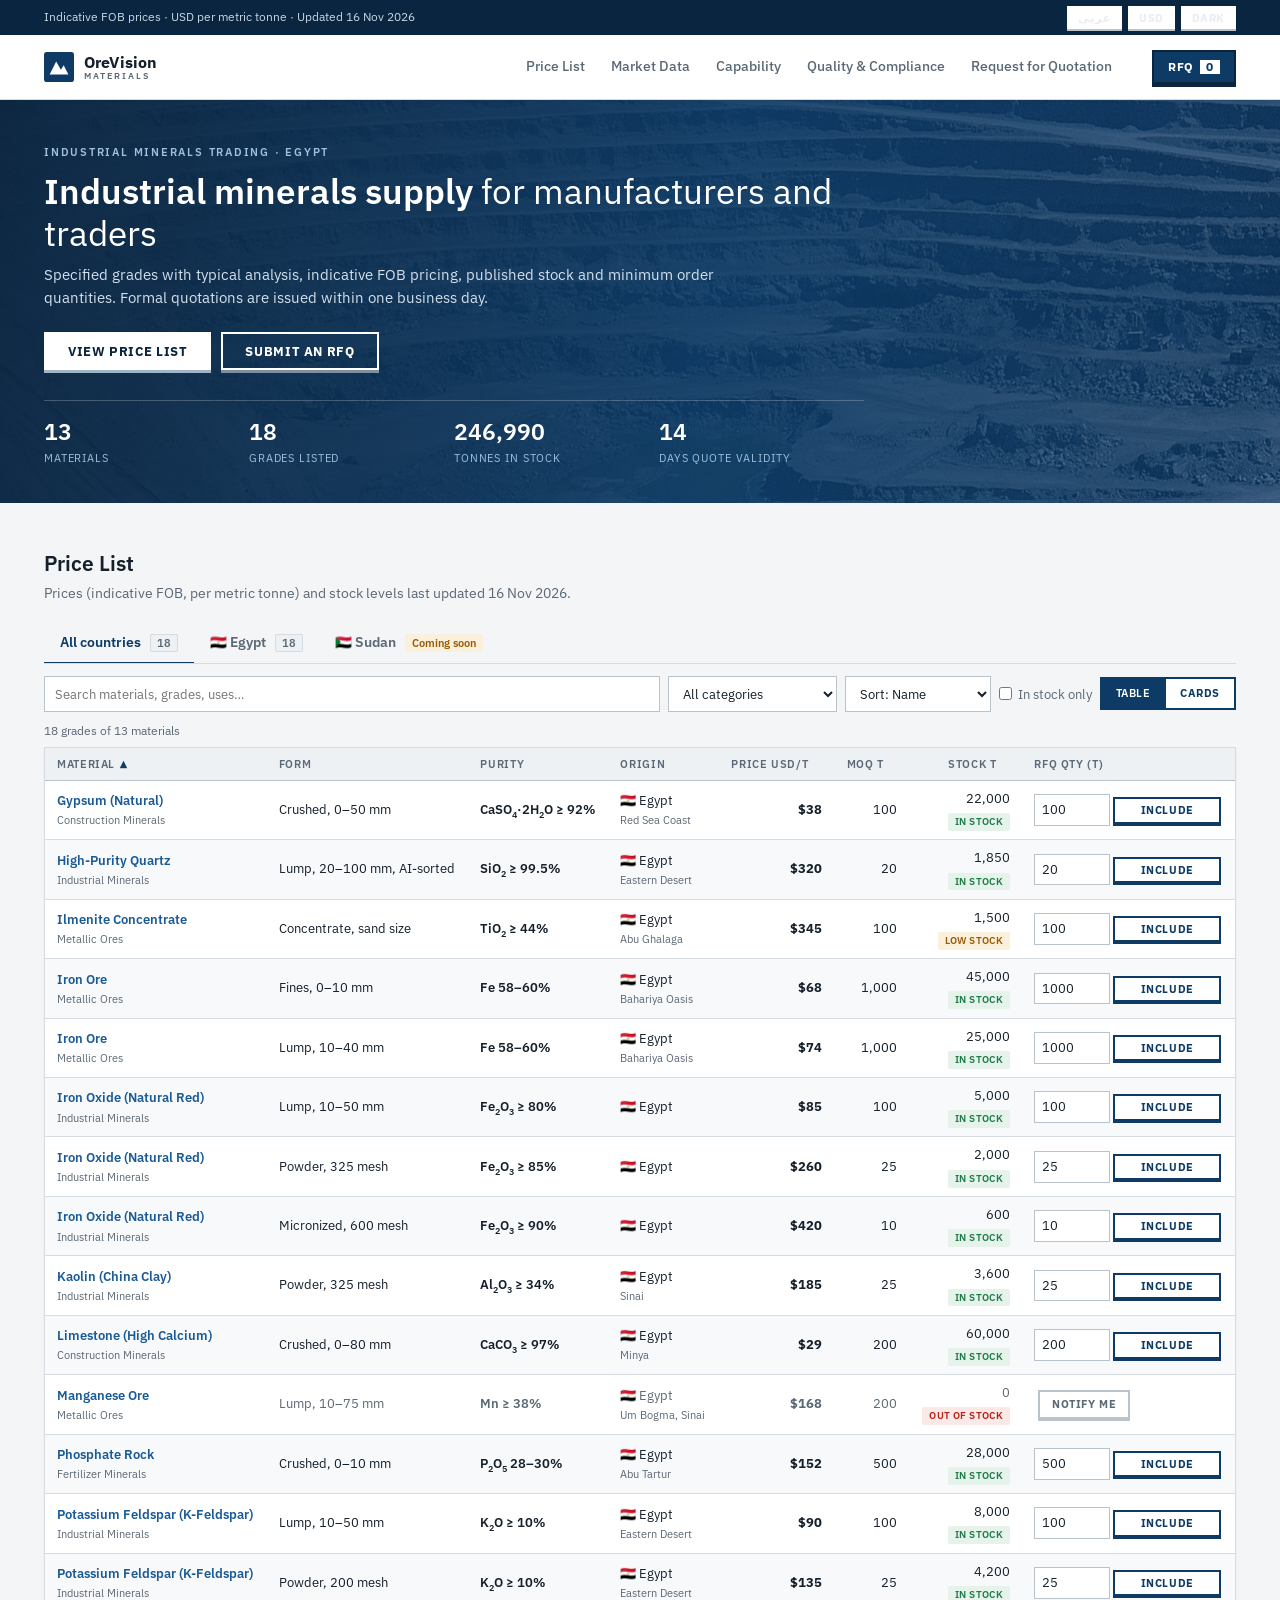
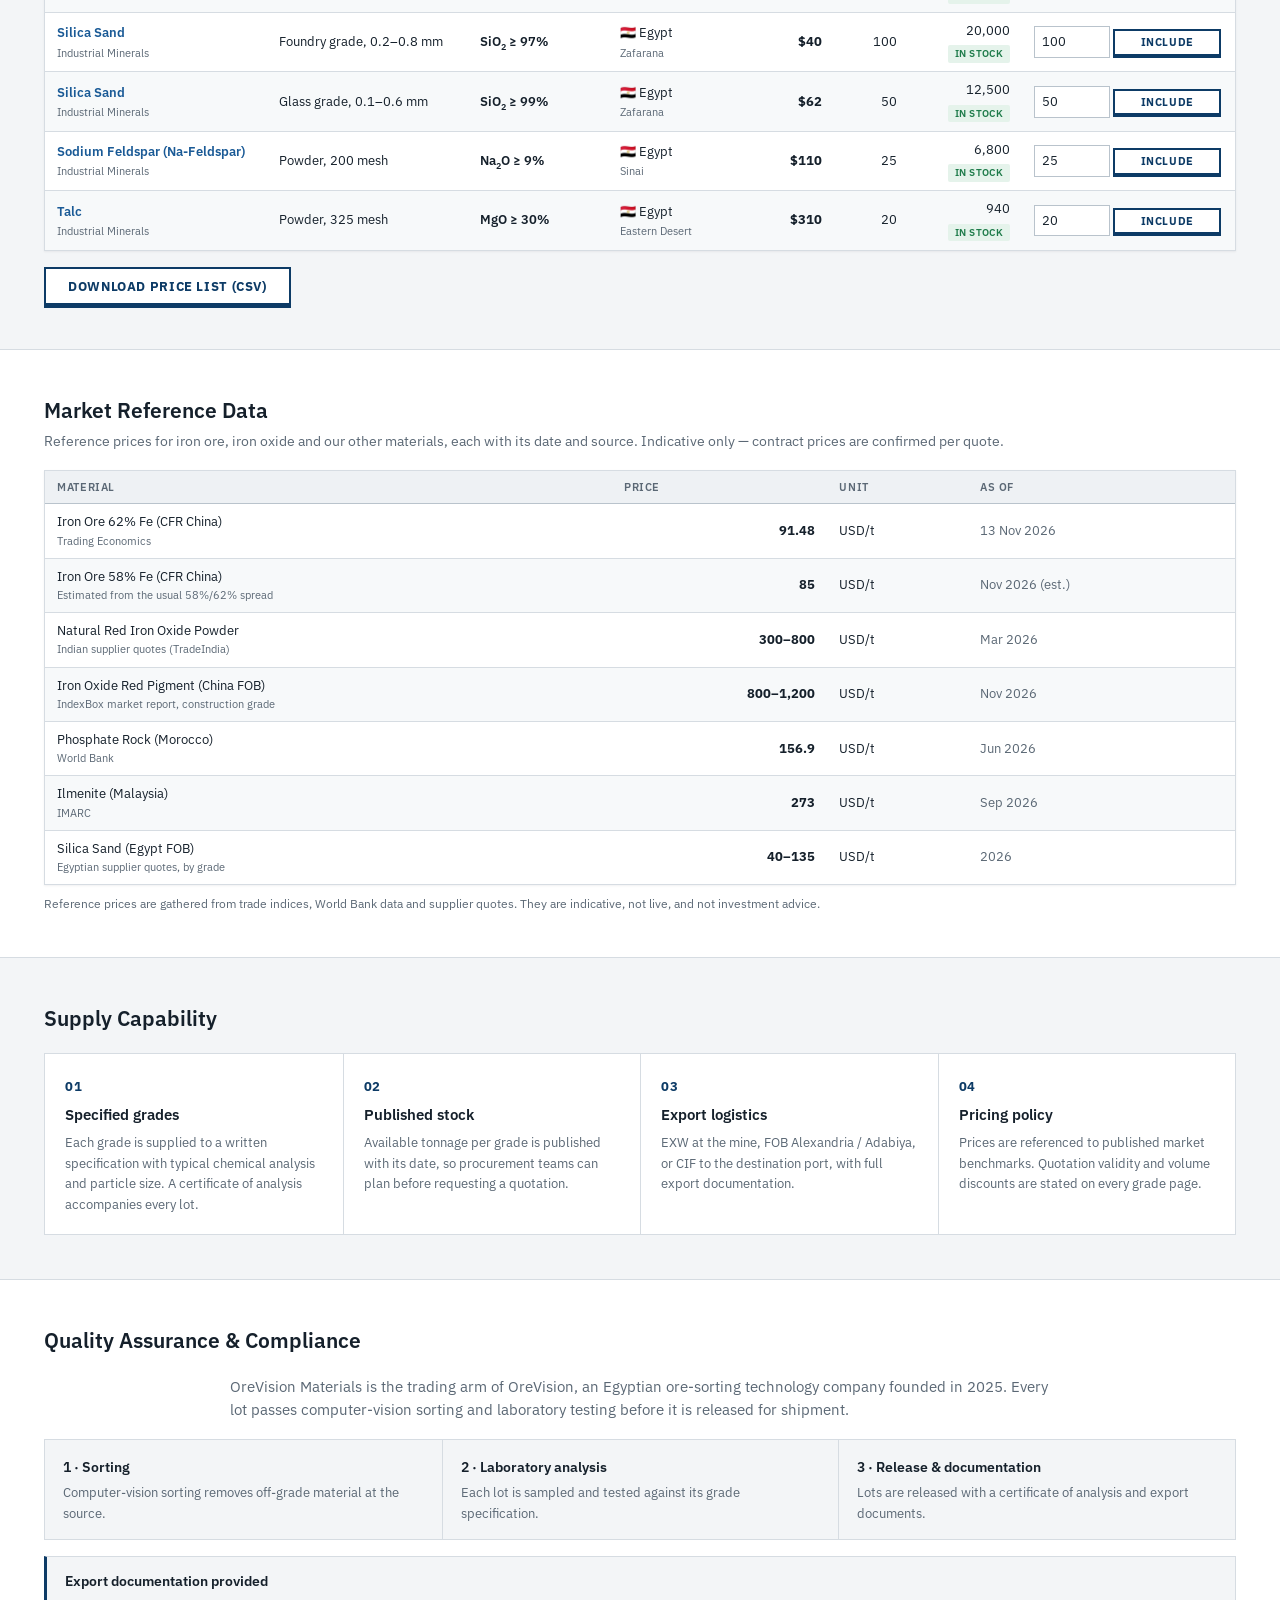
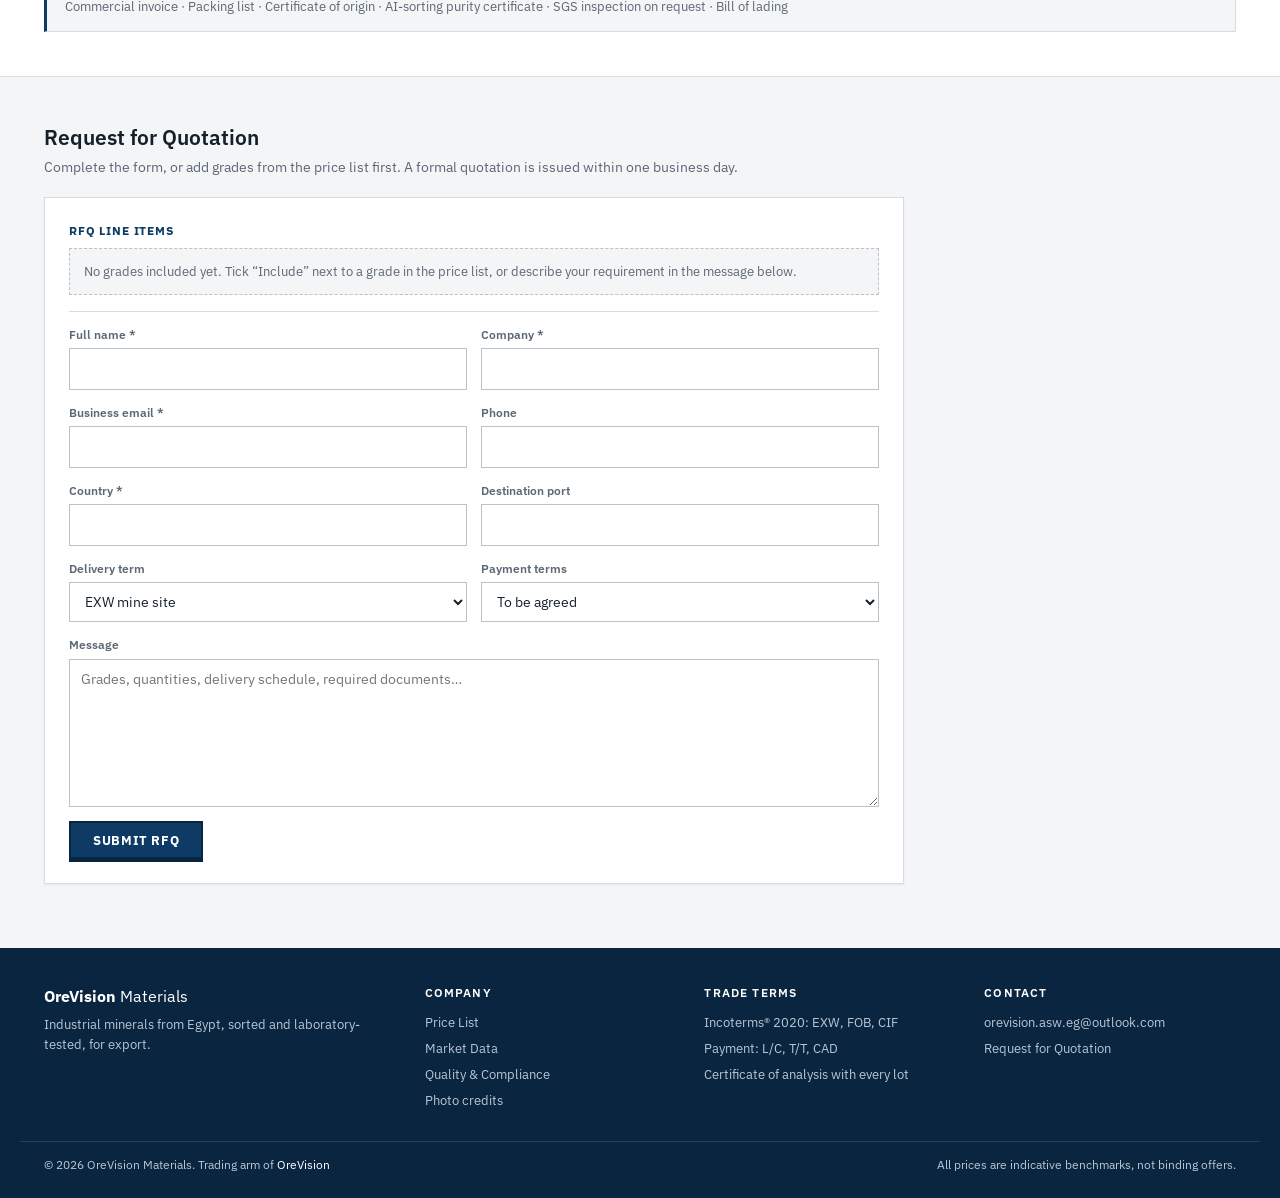
==== commit 08ab4721: "RFQ line items instead of a shopping cart; square industrial buttons - Price list rows and cards get" ====
--- a/index.html
+++ b/index.html
@@ -53,7 +53,7 @@
     </nav>
     <div class="header-actions">
       <button class="btn-rfq" id="cartBtn" type="button">
-        <span data-i18n="cart.btn">RFQ List</span> <span class="cart-count" id="cartCount">0</span>
+        <span data-i18n="cart.btn">RFQ</span> <span class="cart-count" id="cartCount">0</span>
       </button>
       <button class="util-btn nav-toggle" id="navToggle" type="button" aria-label="Menu" aria-expanded="false" aria-controls="mainNav">☰</button>
     </div>
@@ -174,6 +174,7 @@
     <p data-i18n="contact.sub">Complete the form, or add grades from the price list first.</p>
   </div>
   <form class="contact-form" id="contactForm">
+    <div class="rfq-lines" id="rfqLines"></div>
     <div class="form-row">
       <label><span data-i18n="form.name">Full name *</span><input required name="name" autocomplete="name"></label>
       <label><span data-i18n="form.company">Company *</span><input required name="company" autocomplete="organization"></label>
@@ -237,20 +238,13 @@
   </div>
 </footer>
 
-<!-- ======= RFQ list drawer ======= -->
-<div class="drawer-backdrop" id="drawerBackdrop" hidden></div>
-<aside class="drawer" id="cartDrawer" aria-label="RFQ list" hidden>
-  <div class="drawer-head">
-    <h3 data-i18n="drawer.title">RFQ List</h3>
-    <button class="util-btn" id="closeDrawer" type="button" aria-label="Close">✕</button>
-  </div>
-  <div class="drawer-body" id="cartItems"></div>
-  <div class="drawer-foot">
-    <div class="cart-total"><span data-i18n="drawer.total">Indicative value</span><strong id="cartTotal">$0</strong></div>
-    <button class="btn-primary" id="requestQuote" type="button" data-i18n="drawer.request">Continue to RFQ form</button>
-    <p class="form-note" id="quoteNote" data-i18n="drawer.note" hidden></p>
-  </div>
-</aside>
+<!-- ======= RFQ summary bar (shown while grades are included) ======= -->
+<div class="rfq-bar" id="rfqBar" hidden>
+  <div class="rfq-bar-inner">
+    <p class="rfq-bar-text"></p>
+    <button class="btn-primary btn-light" id="rfqReview" type="button" data-i18n="rfq.review">Review &amp; submit RFQ</button>
+  </div>
+</div>
 
 <a class="whatsapp-fab" id="whatsappFab" target="_blank" rel="noopener" hidden aria-label="WhatsApp">
   <svg viewBox="0 0 32 32" width="24" height="24" fill="currentColor" aria-hidden="true"><path d="M16 3C9.4 3 4 8.4 4 15c0 2.1.6 4.1 1.6 5.9L4 29l8.3-1.6c1.7.9 3.6 1.4 5.7 1.4 6.6 0 12-5.4 12-12S22.6 3 16 3zm0 21.8c-1.8 0-3.5-.5-5-1.3l-.4-.2-4.9 1 1-4.8-.2-.4c-1-1.6-1.5-3.4-1.5-5.1 0-5.4 4.4-9.8 9.8-9.8s9.8 4.4 9.8 9.8-4.3 9.8-9.6 9.8z"/></svg>
--- a/styles.css
+++ b/styles.css
@@ -21,7 +21,7 @@
   --amber-soft: #fbf0dc;
   --red: #b42318;
   --red-soft: #fbe9e7;
-  --radius: 3px;
+  --radius: 0;
   --shadow: 0 1px 2px rgba(16, 24, 40, .06);
   --font: "IBM Plex Sans", "Segoe UI", system-ui, sans-serif;
   --font-ar: "IBM Plex Sans Arabic", "IBM Plex Sans", "Segoe UI", system-ui, sans-serif;
@@ -67,29 +67,57 @@
   outline: 2px solid var(--link); outline-offset: 2px;
 }
 
-/* ---- Buttons ---- */
-.btn-primary, .btn-outline, .btn-rfq, .util-btn, .btn-add, .btn-mini {
-  font: inherit; cursor: pointer; border-radius: var(--radius); display: inline-flex; align-items: center;
-  justify-content: center; gap: 6px; white-space: nowrap; line-height: 1.2;
-}
-.btn-primary { background: var(--primary); color: var(--primary-ink); border: 1px solid var(--primary); padding: 10px 20px; font-weight: 600; }
-.btn-primary:hover { background: var(--primary-hover); border-color: var(--primary-hover); }
-.btn-primary:disabled { opacity: .5; cursor: not-allowed; }
-.btn-outline { background: var(--surface); color: var(--primary); border: 1px solid var(--primary); padding: 10px 20px; font-weight: 600; }
+/* ---- Buttons: square, solid, high-contrast — classic industrial controls ----
+   2px borders, bold capitals, a hard bottom edge that "presses" on click. */
+.btn-primary, .btn-outline, .btn-rfq, .util-btn, .btn-add, .btn-mini, .rfq-check {
+  font: inherit; cursor: pointer; border-radius: 0; display: inline-flex; align-items: center;
+  justify-content: center; gap: 6px; white-space: nowrap; line-height: 1.15;
+  text-transform: uppercase; letter-spacing: .05em; font-weight: 700;
+  transition: background-color .08s, color .08s;
+}
+.btn-primary:active, .btn-outline:active, .btn-rfq:active, .btn-add:active, .btn-mini:active, .util-btn:active, .rfq-check:active {
+  transform: translateY(2px); box-shadow: none;
+}
+.btn-primary {
+  background: var(--primary); color: var(--primary-ink); border: 2px solid var(--navy-deep);
+  padding: 10px 22px; font-size: .84rem; box-shadow: 0 3px 0 var(--navy-deep);
+}
+.btn-primary:hover { background: var(--primary-hover); }
+.btn-primary:disabled { opacity: .5; cursor: not-allowed; transform: none; }
+.btn-outline {
+  background: var(--surface); color: var(--primary); border: 2px solid var(--primary);
+  padding: 10px 22px; font-size: .84rem; box-shadow: 0 3px 0 var(--primary);
+}
 .btn-outline:hover { background: var(--primary-soft); }
 [data-theme="dark"] .btn-outline { background: transparent; }
-.btn-light { background: #fff; color: var(--navy-deep); border-color: #fff; }
-.btn-light:hover { background: #e9eef3; border-color: #e9eef3; }
-.btn-outline-light { background: transparent; color: #fff; border-color: rgba(255,255,255,.7); }
-.btn-outline-light:hover { background: rgba(255,255,255,.1); }
-.util-btn { background: transparent; border: 1px solid var(--border-strong); color: var(--text); padding: 5px 10px; font-size: .8rem; }
-.util-btn:hover { border-color: var(--primary); color: var(--primary); }
-.btn-add { background: var(--surface); border: 1px solid var(--primary); color: var(--primary); padding: 6px 12px; font-size: .82rem; font-weight: 600; }
+.btn-light { background: #fff; color: var(--navy-deep); border-color: #fff; box-shadow: 0 3px 0 #9fb4c8; }
+.btn-light:hover { background: #e9eef3; }
+.btn-outline-light { background: transparent; color: #fff; border-color: #fff; box-shadow: 0 3px 0 rgba(255,255,255,.45); }
+.btn-outline-light:hover { background: rgba(255,255,255,.12); }
+.util-btn {
+  background: var(--surface); border: 2px solid var(--border-strong); color: var(--text);
+  padding: 5px 10px; font-size: .72rem; box-shadow: 0 2px 0 var(--border-strong);
+}
+.util-btn:hover { border-color: var(--primary); color: var(--primary); box-shadow: 0 2px 0 var(--primary); }
+.btn-add {
+  background: var(--surface); border: 2px solid var(--primary); color: var(--primary);
+  padding: 6px 12px; font-size: .74rem; box-shadow: 0 2px 0 var(--primary);
+}
 .btn-add:hover:not(:disabled) { background: var(--primary); color: var(--primary-ink); }
-.btn-add.btn-notify { border-color: var(--border-strong); color: var(--muted); }
+.btn-add.btn-notify { border-color: var(--border-strong); color: var(--muted); box-shadow: 0 2px 0 var(--border-strong); }
 .btn-add.btn-notify:hover { background: var(--surface-2); color: var(--text); }
-.btn-mini { border: 1px solid var(--primary); color: var(--primary); padding: 2px 10px; font-size: .8rem; font-weight: 600; }
+.btn-mini { border: 2px solid var(--primary); color: var(--primary); background: var(--surface); padding: 2px 10px; font-size: .7rem; box-shadow: 0 2px 0 var(--primary); }
 .btn-mini:hover { background: var(--primary); color: var(--primary-ink); }
+
+/* "Include in RFQ" toggle: a checkbox styled as a square latching button */
+.rfq-check {
+  position: relative; border: 2px solid var(--primary); color: var(--primary); background: var(--surface);
+  padding: 5px 10px; font-size: .72rem; box-shadow: 0 2px 0 var(--primary); min-width: 108px; user-select: none;
+}
+.rfq-check input { position: absolute; opacity: 0; width: 1px; height: 1px; }
+.rfq-check:hover { background: var(--primary-soft); }
+.rfq-check.on { background: var(--primary); color: var(--primary-ink); box-shadow: inset 0 2px 0 rgba(0,0,0,.25); transform: translateY(2px); }
+.rfq-check:focus-within { outline: 2px solid var(--link); outline-offset: 2px; }
 
 /* ---- Utility bar ---- */
 .utility-bar { background: var(--navy-deep); color: #c9d6e2; font-size: .78rem; }
@@ -113,9 +141,9 @@
 .main-nav a { display: flex; align-items: center; padding: 0 12px; font-size: .9rem; font-weight: 500; color: var(--muted); border-bottom: 2px solid transparent; }
 .main-nav a:hover { color: var(--text); border-bottom-color: var(--primary); }
 .header-actions { display: flex; gap: 8px; align-items: center; }
-.btn-rfq { background: var(--primary); color: var(--primary-ink); border: 1px solid var(--primary); padding: 8px 14px; font-weight: 600; font-size: .88rem; }
+.btn-rfq { background: var(--primary); color: var(--primary-ink); border: 2px solid var(--navy-deep); padding: 8px 14px; font-size: .8rem; box-shadow: 0 3px 0 var(--navy-deep); }
 .btn-rfq:hover { background: var(--primary-hover); }
-.cart-count { background: var(--primary-ink); color: var(--primary); border-radius: 2px; padding: 0 6px; font-size: .78rem; font-weight: 700; min-width: 20px; text-align: center; }
+.cart-count { background: var(--primary-ink); color: var(--primary); border-radius: 0; padding: 0 6px; font-size: .78rem; font-weight: 700; min-width: 20px; text-align: center; }
 .nav-toggle { display: none; }
 
 /* ---- Hero ---- */
@@ -164,9 +192,9 @@
 }
 .toolbar input[type="search"] { flex: 1; min-width: 220px; }
 .check { display: flex; gap: 6px; align-items: center; font-size: .88rem; color: var(--muted); }
-.view-toggle { display: inline-flex; margin-inline-start: auto; border: 1px solid var(--border-strong); border-radius: var(--radius); overflow: hidden; }
-.view-toggle button { background: var(--surface); color: var(--muted); border: none; padding: 7px 14px; font: inherit; font-size: .84rem; cursor: pointer; }
-.view-toggle button + button { border-inline-start: 1px solid var(--border-strong); }
+.view-toggle { display: inline-flex; margin-inline-start: auto; border: 2px solid var(--primary); overflow: hidden; }
+.view-toggle button { background: var(--surface); color: var(--primary); border: none; padding: 6px 14px; font: inherit; font-size: .72rem; font-weight: 700; text-transform: uppercase; letter-spacing: .05em; cursor: pointer; }
+.view-toggle button + button { border-inline-start: 2px solid var(--primary); }
 .view-toggle button[aria-pressed="true"] { background: var(--primary); color: var(--primary-ink); font-weight: 600; }
 .catalog-count { color: var(--muted); font-size: .8rem; margin-bottom: 6px; }
 .catalog-actions { margin-top: 16px; }
@@ -271,22 +299,25 @@
 .footer-legal { max-width: 1240px; margin: 0 auto; padding: 14px 24px 24px; border-top: 1px solid rgba(255,255,255,.12); display: flex; justify-content: space-between; gap: 12px; flex-wrap: wrap; font-size: .78rem; }
 .footer-legal a { color: #fff; }
 
-/* ---- RFQ drawer ---- */
-.drawer-backdrop { position: fixed; inset: 0; background: rgba(10, 20, 30, .45); z-index: 90; }
-.drawer { position: fixed; top: 0; right: 0; bottom: 0; width: min(420px, 100vw); background: var(--surface); border-left: 1px solid var(--border); z-index: 100; display: flex; flex-direction: column; }
-.drawer-head { display: flex; justify-content: space-between; align-items: center; padding: 16px 20px; border-bottom: 1px solid var(--border); background: var(--surface-2); }
-.drawer-head h3 { font-size: 1rem; font-weight: 600; }
-.drawer-body { flex: 1; overflow-y: auto; padding: 14px 20px; display: flex; flex-direction: column; gap: 12px; }
-.cart-item { display: flex; justify-content: space-between; gap: 10px; border-bottom: 1px solid var(--border); padding-bottom: 12px; }
-.cart-item > div { min-width: 0; }
-.cart-item h4 { font-size: .92rem; }
-.cart-item .meta { color: var(--muted); font-size: .8rem; margin-top: 2px; }
-.cart-item button { background: none; border: none; color: var(--muted); cursor: pointer; font-size: .95rem; align-self: flex-start; }
-.cart-item button:hover { color: var(--red); }
-.cart-qty { width: 84px; margin-inline-end: 4px; }
-.drawer-foot { padding: 16px 20px; border-top: 1px solid var(--border); display: flex; flex-direction: column; gap: 10px; }
-.cart-total { display: flex; justify-content: space-between; font-size: 1rem; }
-.cart-empty { color: var(--muted); text-align: center; margin-top: 26px; }
+/* ---- RFQ line items (top of the RFQ form) ---- */
+.rfq-lines { border-bottom: 1px solid var(--border); padding-bottom: 16px; }
+.rfq-head { display: flex; justify-content: space-between; align-items: center; gap: 10px; margin-bottom: 8px; }
+.rfq-head h3 { font-size: .8rem; text-transform: uppercase; letter-spacing: .07em; color: var(--primary); }
+.rfq-empty { color: var(--muted); font-size: .88rem; border: 1px dashed var(--border-strong); padding: 12px 14px; background: var(--bg); }
+.rfq-table tfoot td { background: var(--surface-2); border-top: 2px solid var(--border-strong); font-weight: 600; }
+.rfq-table .qty { width: 92px; }
+.line-remove { background: none; border: 2px solid transparent; color: var(--muted); cursor: pointer; font-size: .9rem; padding: 0 6px; }
+.line-remove:hover { color: var(--red); border-color: var(--red); }
+
+/* ---- RFQ summary bar ---- */
+.rfq-bar { position: fixed; inset-inline: 0; bottom: 0; z-index: 70; background: var(--navy-deep); color: #e6edf4; border-top: 3px solid var(--primary); box-shadow: 0 -4px 14px rgba(0,0,0,.18); }
+.rfq-bar-inner { max-width: 1240px; margin: 0 auto; padding: 10px 24px; display: flex; align-items: center; justify-content: space-between; gap: 14px; }
+.rfq-bar-text { font-size: .9rem; font-variant-numeric: tabular-nums; }
+.rfq-bar .btn-primary { padding: 8px 16px; }
+body.has-rfq { padding-bottom: 64px; }
+body.has-rfq .back-top, body.has-rfq .whatsapp-fab { bottom: 84px; }
+body.has-rfq .back-top { bottom: 140px; }
+body.has-rfq .toast { bottom: 84px; }
 .disc { color: var(--green); font-size: .76rem; font-weight: 600; }
 
 /* ---- Alert banner, toast, floating ---- */
@@ -390,12 +421,11 @@
 .side-row .util-btn { flex: 1; padding: 7px 6px; }
 
 /* ---- RTL ---- */
-[dir="rtl"] .drawer { right: auto; left: 0; border-left: none; border-right: 1px solid var(--border); }
 [dir="rtl"] .whatsapp-fab, [dir="rtl"] .back-top { right: auto; left: 20px; }
 
 /* ---- Print ---- */
 @media print {
-  .utility-bar, .site-header, .drawer, .mp-side, .mp-map, .whatsapp-fab, .back-top, .toast, .alert-banner { display: none !important; }
+  .utility-bar, .site-header, .rfq-bar, .mp-side, .mp-map, .whatsapp-fab, .back-top, .toast, .alert-banner { display: none !important; }
   body.page-mode .site-footer, body.page-mode #contact { display: none !important; }
 }
 
@@ -438,6 +468,9 @@
   .section { padding: 32px 16px; }
   .form-row { grid-template-columns: 1fr; }
   .contact-form { padding: 16px; }
+  .rfq-bar-inner { padding: 8px 16px; flex-wrap: wrap; }
+  .rfq-bar .btn-primary { width: 100%; }
+  body.has-rfq { padding-bottom: 110px; }
   .feature-grid, .qa-steps { grid-template-columns: 1fr; }
   .feature, .qa-steps li { border-inline-start: none !important; border-top: 1px solid var(--border); }
   .feature:first-child, .qa-steps li:first-child { border-top: none; }
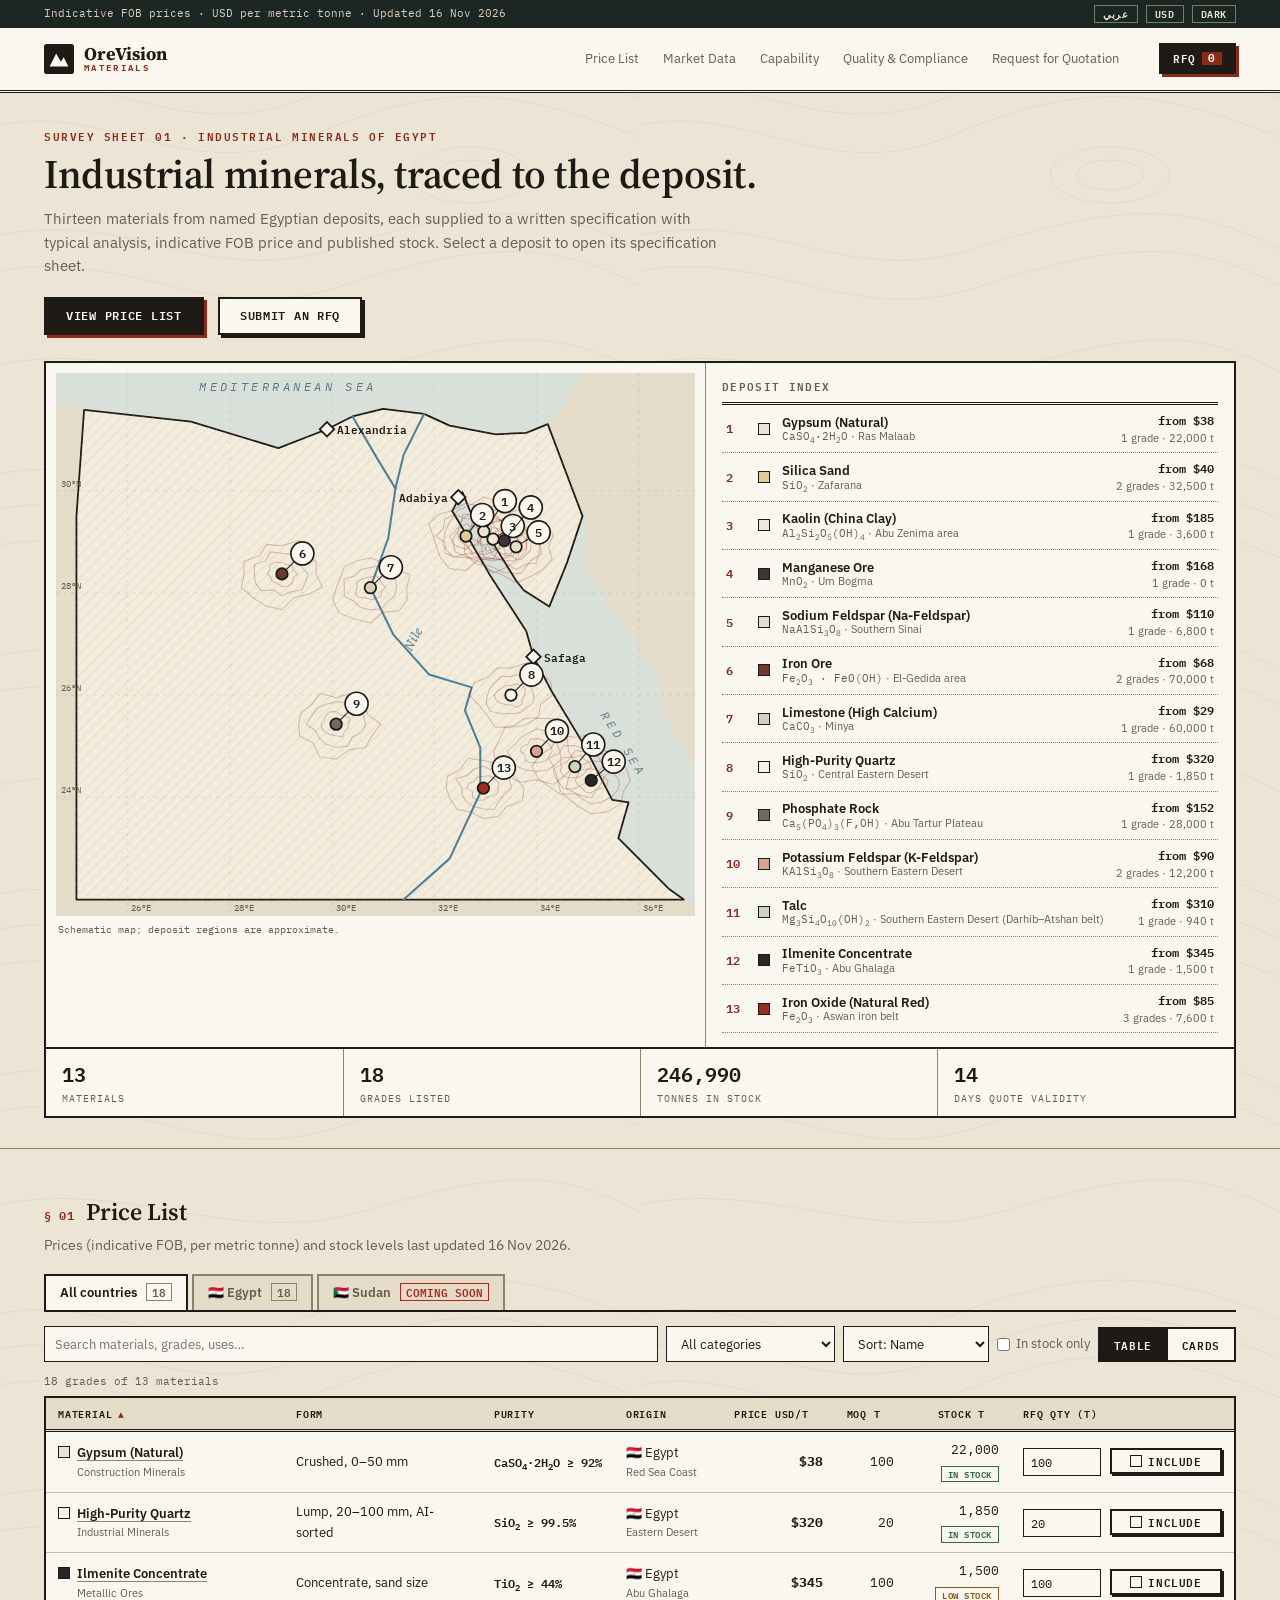
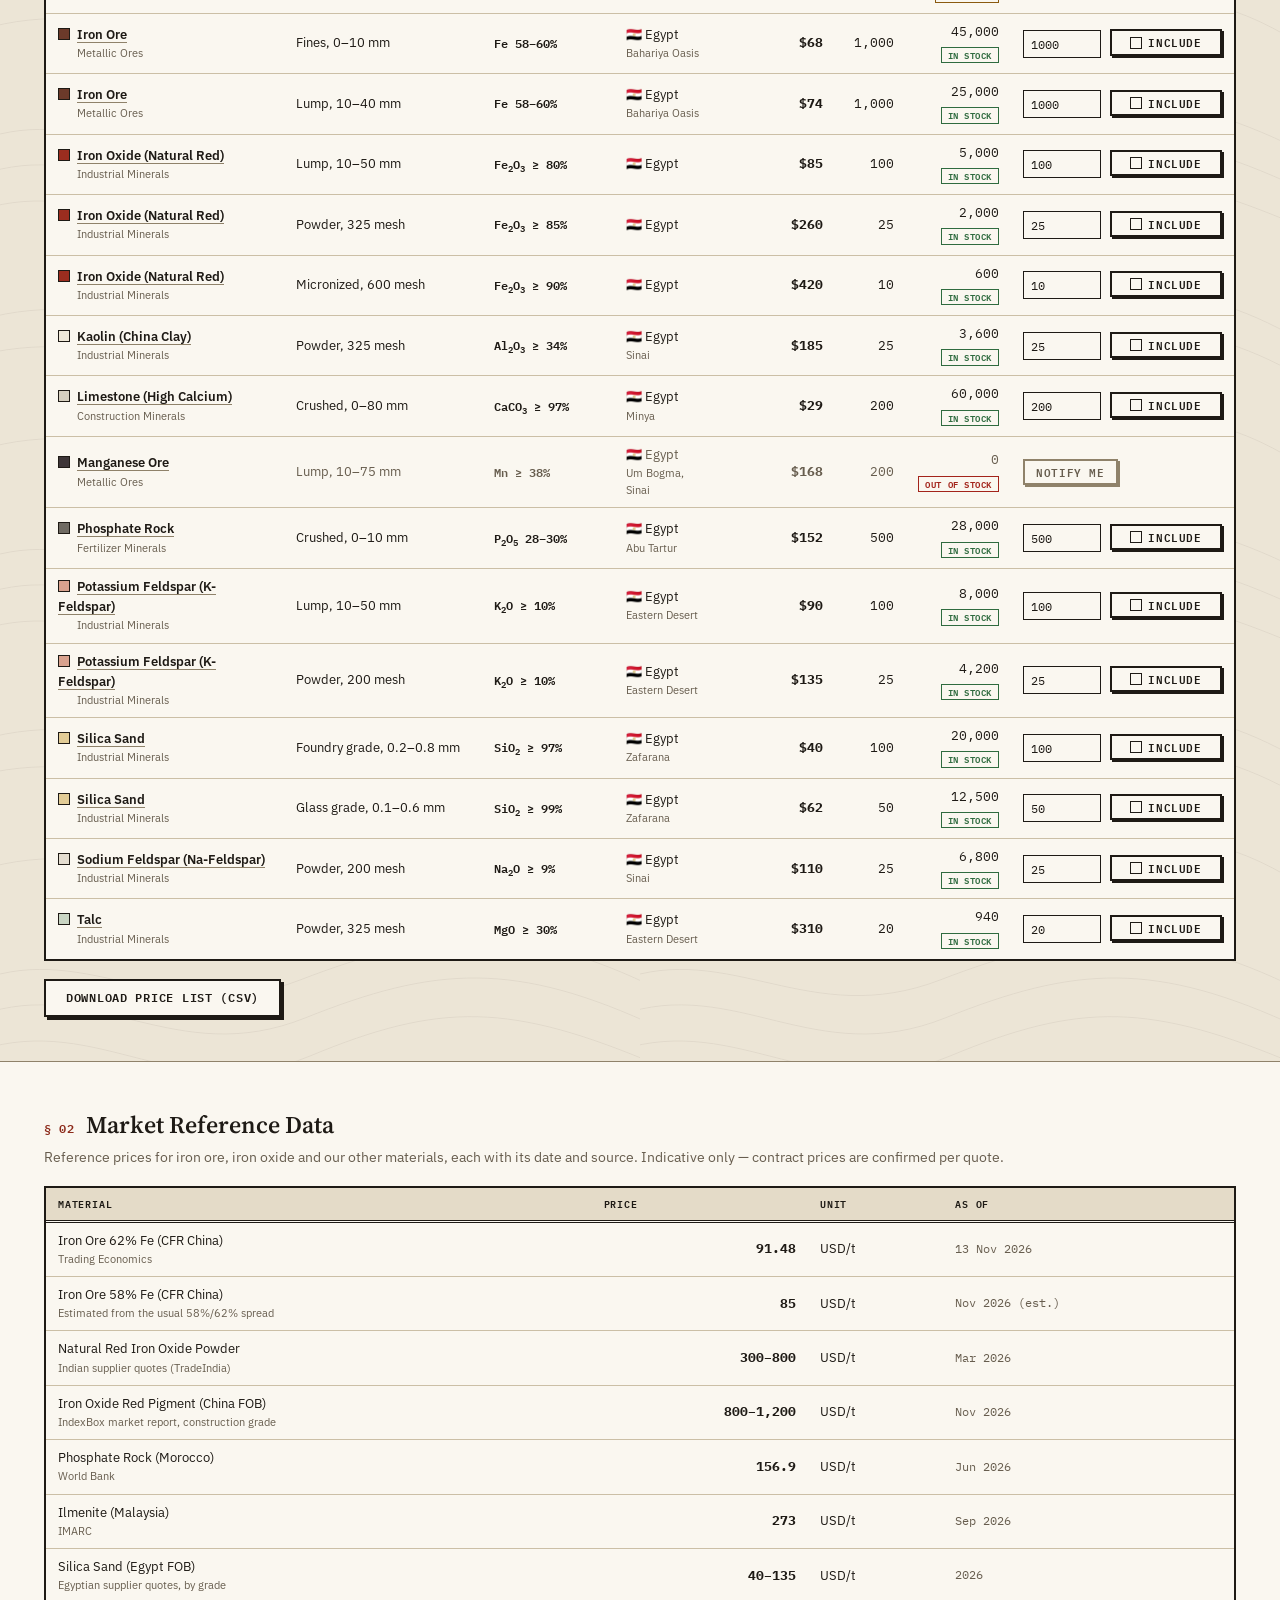
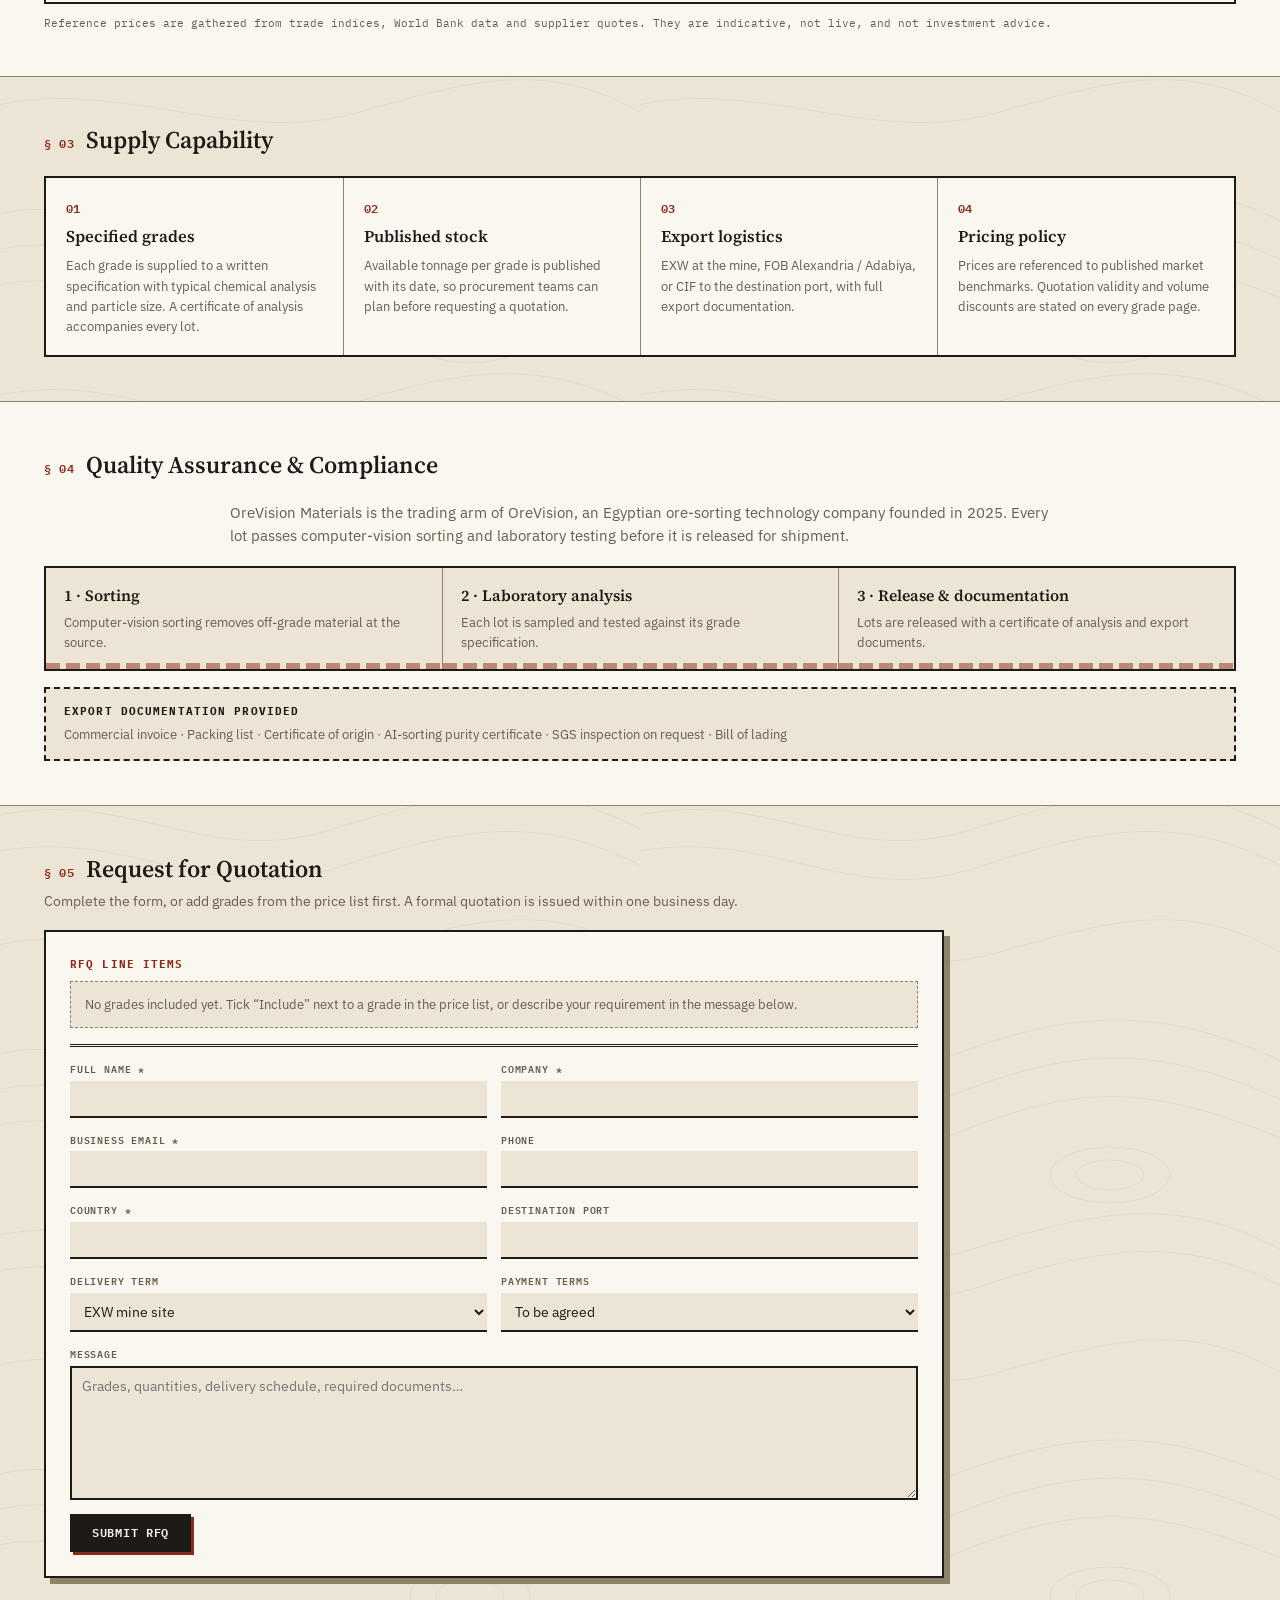
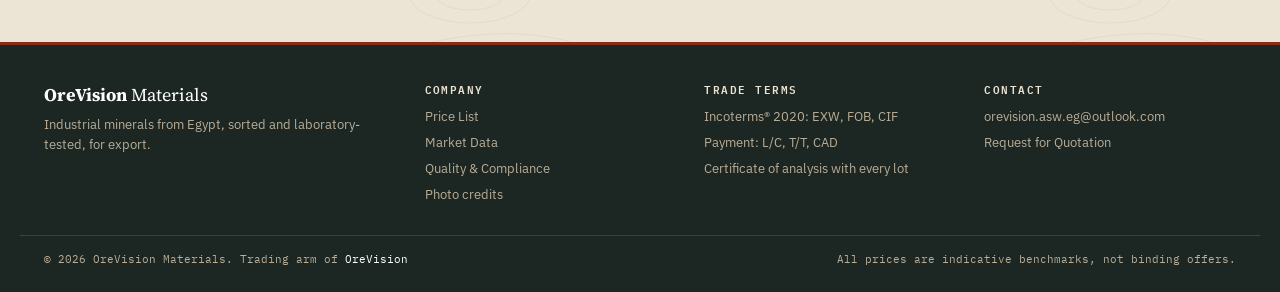
==== commit 634fbf48: "Survey-map and certificate identity - Home opens on a schematic survey map of Egypt drawn from real " ====
--- a/index.html
+++ b/index.html
@@ -10,10 +10,10 @@
 <meta property="og:type" content="website">
 <meta property="og:locale" content="en_US">
 <meta name="twitter:card" content="summary">
-<meta name="theme-color" content="#0d3b66">
+<meta name="theme-color" content="#1c2622">
 <link rel="icon" href="data:image/svg+xml,%3Csvg xmlns='http://www.w3.org/2000/svg' viewBox='0 0 32 32'%3E%3Crect width='32' height='32' rx='3' fill='%230d3b66'/%3E%3Cpath d='M6 24 13 10l5 9 3-5 5 10z' fill='%23fff'/%3E%3C/svg%3E">
 <link rel="preconnect" href="https://fonts.googleapis.com">
-<link href="https://fonts.googleapis.com/css2?family=IBM+Plex+Sans:wght@400;500;600;700&family=IBM+Plex+Sans+Arabic:wght@400;500;600;700&display=swap" rel="stylesheet">
+<link href="https://fonts.googleapis.com/css2?family=IBM+Plex+Mono:wght@400;500;600&family=IBM+Plex+Sans:wght@400;500;600;700&family=IBM+Plex+Sans+Arabic:wght@400;500;600;700&family=Source+Serif+4:opsz,wght@8..60,500;8..60,600;8..60,700&display=swap" rel="stylesheet">
 <link rel="stylesheet" href="styles.css">
 </head>
 <body>
@@ -60,15 +60,24 @@
   </div>
 </header>
 
-<!-- ======= Hero ======= -->
-<section class="hero" id="top">
+<!-- ======= Survey sheet: map of deposits + index ======= -->
+<section class="hero survey" id="top">
   <div class="hero-inner">
-    <p class="hero-kicker" data-i18n="hero.kicker">INDUSTRIAL MINERALS TRADING · EGYPT</p>
-    <h1><span data-i18n="hero.title.pre">Industrial minerals supply </span><span class="accent" data-i18n="hero.title.accent">for manufacturers and traders</span></h1>
-    <p class="hero-sub" data-i18n="hero.sub">Specified grades with typical analysis, indicative FOB pricing, published stock and minimum order quantities. Formal quotations are issued within one business day.</p>
-    <div class="hero-cta">
-      <a class="btn-primary btn-light" href="#products" data-i18n="hero.browse">View price list</a>
-      <a class="btn-outline btn-outline-light" href="#contact" data-i18n="hero.viewPrices">Submit an RFQ</a>
+    <div class="survey-head">
+      <p class="hero-kicker" data-i18n="survey.kicker">Survey sheet 01 · Industrial minerals of Egypt</p>
+      <h1 data-i18n="survey.title">Industrial minerals, traced to the deposit.</h1>
+      <p class="hero-sub" data-i18n="survey.sub"></p>
+      <div class="hero-cta">
+        <a class="btn-primary" href="#products" data-i18n="hero.browse">View price list</a>
+        <a class="btn-outline" href="#contact" data-i18n="hero.viewPrices">Submit an RFQ</a>
+      </div>
+    </div>
+    <div class="survey-grid">
+      <figure class="survey-map" id="surveyMap"></figure>
+      <aside class="survey-index">
+        <h2 data-i18n="survey.index">Deposit index</h2>
+        <ol id="depositIndex"></ol>
+      </aside>
     </div>
     <dl class="hero-stats">
       <div><dt data-i18n="stats.materials">Materials</dt><dd id="statProducts">0</dd></div>
--- a/styles.css
+++ b/styles.css
@@ -1,458 +1,546 @@
-/* ============ OreVision Materials — corporate B2B design system ============
-   Light by default; dark via [data-theme="dark"]. Navy primary, neutral greys,
-   square-ish corners, tabular figures, no decorative motion.               */
+/* ============ OreVision Materials — "Survey sheet & certificate" identity ============
+   The site is drawn like a geological survey sheet (map, contour lines, ledger
+   tables) and each material opens as a laboratory specification certificate.
+   Paper, ink and oxide red; serif headings, monospace figures, square stamped
+   controls. Light by default; dark ("night survey") via [data-theme="dark"].   */
 :root {
-  --bg: #f3f5f7;
-  --surface: #ffffff;
-  --surface-2: #eef1f4;
-  --border: #d6dce2;
-  --border-strong: #b9c3cc;
-  --text: #15202b;
-  --muted: #5b6875;
-  --primary: #0d3b66;
-  --primary-hover: #0a2f52;
-  --primary-ink: #ffffff;
-  --primary-soft: #e6eef6;
-  --link: #1a5a96;
-  --navy-deep: #0a2540;
-  --green: #1e7b4a;
-  --green-soft: #e5f3eb;
-  --amber: #9a5b07;
-  --amber-soft: #fbf0dc;
-  --red: #b42318;
-  --red-soft: #fbe9e7;
+  --bg: #ece5d6;            /* survey paper */
+  --surface: #faf7f0;       /* sheet */
+  --surface-2: #e4dbc8;     /* ledger header */
+  --border: #cbbfa6;
+  --border-strong: #8f826a;
+  --text: #1e1a15;          /* ink */
+  --muted: #675d4e;
+  --primary: #1e1a15;       /* controls are inked */
+  --primary-hover: #3a3329;
+  --primary-ink: #faf7f0;
+  --primary-soft: #e9e1cf;
+  --link: #8c2a1a;          /* oxide red */
+  --stamp: #b3261e;
+  --navy-deep: #1c2622;     /* dark bands (utility bar, footer, ops sidebar) */
+  --sea: #d9e0da;
+  --land: #f3ecdc;
+  --green: #2f6b3f;
+  --green-soft: #dde8d6;
+  --amber: #8a5a10;
+  --amber-soft: #f1e2c4;
+  --red: #a3241b;
+  --red-soft: #f2dad5;
   --radius: 0;
-  --shadow: 0 1px 2px rgba(16, 24, 40, .06);
+  --shadow: none;
+  --serif: "Source Serif 4", Georgia, "Times New Roman", serif;
   --font: "IBM Plex Sans", "Segoe UI", system-ui, sans-serif;
+  --mono: "IBM Plex Mono", ui-monospace, "Cascadia Mono", Consolas, monospace;
   --font-ar: "IBM Plex Sans Arabic", "IBM Plex Sans", "Segoe UI", system-ui, sans-serif;
+  --contours: url("data:image/svg+xml,%3Csvg xmlns='http://www.w3.org/2000/svg' width='640' height='420' viewBox='0 0 640 420'%3E%3Cg fill='none' stroke='%231e1a15' stroke-opacity='.055'%3E%3Cpath d='M-20 60C90 20 170 110 300 60S520 0 660 70'/%3E%3Cpath d='M-20 95C95 55 175 150 305 98S515 40 660 108'/%3E%3Cpath d='M-20 130C100 92 180 190 310 136S510 82 660 146'/%3E%3Cpath d='M-20 240C120 200 200 290 330 250S540 190 660 260'/%3E%3Cpath d='M-20 275C125 240 205 330 335 288S545 230 660 296'/%3E%3Cpath d='M-20 370C110 330 230 410 360 372S560 320 660 384'/%3E%3Cellipse cx='470' cy='175' rx='60' ry='28'/%3E%3Cellipse cx='470' cy='175' rx='34' ry='15'/%3E%3C/g%3E%3C/svg%3E");
   font-size: 15px;
   color-scheme: light;
 }
 [data-theme="dark"] {
-  --bg: #0f141a;
-  --surface: #161d25;
-  --surface-2: #1c2530;
-  --border: #2a3542;
-  --border-strong: #3a4757;
-  --text: #e6ebf0;
-  --muted: #93a1af;
-  --primary: #4f8fcc;
-  --primary-hover: #6aa3d8;
-  --primary-ink: #08121c;
-  --primary-soft: #18283a;
-  --link: #7fb2e5;
-  --green: #4cc38a;
-  --green-soft: #12291e;
-  --amber: #e2a84b;
-  --amber-soft: #2c2212;
-  --red: #f0776c;
-  --red-soft: #2e1614;
+  --bg: #14130f;
+  --surface: #1c1a15;
+  --surface-2: #262219;
+  --border: #3a3428;
+  --border-strong: #6b5f4a;
+  --text: #ece4d3;
+  --muted: #a89c86;
+  --primary: #ece4d3;
+  --primary-hover: #ffffff;
+  --primary-ink: #14130f;
+  --primary-soft: #2a261d;
+  --link: #e08a6c;
+  --stamp: #e0604f;
+  --navy-deep: #0d0c0a;
+  --sea: #1a2220;
+  --land: #221f18;
+  --green: #7cc28c;
+  --green-soft: #1d2a1f;
+  --amber: #e0b060;
+  --amber-soft: #2e2615;
+  --red: #f08070;
+  --red-soft: #33201c;
+  --contours: url("data:image/svg+xml,%3Csvg xmlns='http://www.w3.org/2000/svg' width='640' height='420' viewBox='0 0 640 420'%3E%3Cg fill='none' stroke='%23ece4d3' stroke-opacity='.05'%3E%3Cpath d='M-20 60C90 20 170 110 300 60S520 0 660 70'/%3E%3Cpath d='M-20 95C95 55 175 150 305 98S515 40 660 108'/%3E%3Cpath d='M-20 130C100 92 180 190 310 136S510 82 660 146'/%3E%3Cpath d='M-20 240C120 200 200 290 330 250S540 190 660 260'/%3E%3Cpath d='M-20 275C125 240 205 330 335 288S545 230 660 296'/%3E%3Cpath d='M-20 370C110 330 230 410 360 372S560 320 660 384'/%3E%3Cellipse cx='470' cy='175' rx='60' ry='28'/%3E%3Cellipse cx='470' cy='175' rx='34' ry='15'/%3E%3C/g%3E%3C/svg%3E");
   color-scheme: dark;
 }
 
 * { box-sizing: border-box; margin: 0; padding: 0; }
 [hidden] { display: none !important; }
 html { scroll-behavior: smooth; }
-body { font-family: var(--font); background: var(--bg); color: var(--text); line-height: 1.55; }
+body { font-family: var(--font); background: var(--bg) var(--contours); color: var(--text); line-height: 1.55; }
 body.ar { font-family: var(--font-ar); }
 a { color: inherit; text-decoration: none; }
 img { max-width: 100%; }
 sub { font-size: .72em; line-height: 0; }
-.noscript { background: var(--amber-soft); color: var(--text); padding: 12px; text-align: center; }
+h1, h2, .serif { font-family: var(--serif); }
+body.ar h1, body.ar h2 { font-family: var(--font-ar); }
+.noscript { background: var(--amber-soft); padding: 12px; text-align: center; }
 .muted { color: var(--muted); }
 .small { font-size: .8rem; }
-.num, .spec-table, .kv-table, .market-table, .calc-out, .price, .mp-facts dd, .hero-stats dd, .cart-total { font-variant-numeric: tabular-nums; }
+.num, .spec-table, .kv-table, .market-table, .calc-out, .price, .hero-stats dd, .leaders dd, .idx-price { font-variant-numeric: tabular-nums; }
+.num, .hero-stats dd, .leaders dd, .idx-n, .idx-price, .price, .side-price strong, .formula, .c-purity { font-family: var(--mono); }
 bdi[dir="ltr"] { unicode-bidi: isolate; }
 input:focus-visible, select:focus-visible, textarea:focus-visible, button:focus-visible, a:focus-visible, summary:focus-visible {
   outline: 2px solid var(--link); outline-offset: 2px;
 }
-
-/* ---- Buttons: square, solid, high-contrast — classic industrial controls ----
-   2px borders, bold capitals, a hard bottom edge that "presses" on click. */
+.swatch {
+  display: inline-block; width: 12px; height: 12px; background: var(--sw, #888); border: 1px solid var(--text);
+  vertical-align: -1px; margin-inline-end: 7px; flex: none;
+}
+
+/* ---- Controls: square, inked, mono capitals, offset "stamp" shadow that presses on click ---- */
 .btn-primary, .btn-outline, .btn-rfq, .util-btn, .btn-add, .btn-mini, .rfq-check {
-  font: inherit; cursor: pointer; border-radius: 0; display: inline-flex; align-items: center;
+  font-family: var(--mono); cursor: pointer; border-radius: 0; display: inline-flex; align-items: center;
   justify-content: center; gap: 6px; white-space: nowrap; line-height: 1.15;
-  text-transform: uppercase; letter-spacing: .05em; font-weight: 700;
+  text-transform: uppercase; letter-spacing: .06em; font-weight: 600;
   transition: background-color .08s, color .08s;
 }
+body.ar .btn-primary, body.ar .btn-outline, body.ar .btn-rfq, body.ar .util-btn, body.ar .btn-add, body.ar .btn-mini, body.ar .rfq-check { font-family: var(--font-ar); letter-spacing: 0; }
 .btn-primary:active, .btn-outline:active, .btn-rfq:active, .btn-add:active, .btn-mini:active, .util-btn:active, .rfq-check:active {
-  transform: translateY(2px); box-shadow: none;
+  transform: translate(2px, 2px); box-shadow: none;
 }
 .btn-primary {
-  background: var(--primary); color: var(--primary-ink); border: 2px solid var(--navy-deep);
-  padding: 10px 22px; font-size: .84rem; box-shadow: 0 3px 0 var(--navy-deep);
+  background: var(--primary); color: var(--primary-ink); border: 2px solid var(--primary);
+  padding: 10px 20px; font-size: .8rem; box-shadow: 3px 3px 0 var(--link);
 }
 .btn-primary:hover { background: var(--primary-hover); }
 .btn-primary:disabled { opacity: .5; cursor: not-allowed; transform: none; }
 .btn-outline {
-  background: var(--surface); color: var(--primary); border: 2px solid var(--primary);
-  padding: 10px 22px; font-size: .84rem; box-shadow: 0 3px 0 var(--primary);
+  background: var(--surface); color: var(--text); border: 2px solid var(--text);
+  padding: 10px 20px; font-size: .8rem; box-shadow: 3px 3px 0 var(--text);
 }
 .btn-outline:hover { background: var(--primary-soft); }
-[data-theme="dark"] .btn-outline { background: transparent; }
-.btn-light { background: #fff; color: var(--navy-deep); border-color: #fff; box-shadow: 0 3px 0 #9fb4c8; }
-.btn-light:hover { background: #e9eef3; }
-.btn-outline-light { background: transparent; color: #fff; border-color: #fff; box-shadow: 0 3px 0 rgba(255,255,255,.45); }
-.btn-outline-light:hover { background: rgba(255,255,255,.12); }
+.btn-light { background: var(--surface); color: var(--text); border-color: var(--surface); }
+.btn-outline-light { background: transparent; color: #fff; border-color: #fff; box-shadow: 3px 3px 0 rgba(255,255,255,.4); }
 .util-btn {
-  background: var(--surface); border: 2px solid var(--border-strong); color: var(--text);
-  padding: 5px 10px; font-size: .72rem; box-shadow: 0 2px 0 var(--border-strong);
-}
-.util-btn:hover { border-color: var(--primary); color: var(--primary); box-shadow: 0 2px 0 var(--primary); }
+  background: var(--surface); border: 2px solid var(--text); color: var(--text);
+  padding: 4px 9px; font-size: .7rem; box-shadow: 2px 2px 0 var(--text);
+}
+.util-btn:hover { background: var(--primary-soft); }
 .btn-add {
-  background: var(--surface); border: 2px solid var(--primary); color: var(--primary);
-  padding: 6px 12px; font-size: .74rem; box-shadow: 0 2px 0 var(--primary);
-}
-.btn-add:hover:not(:disabled) { background: var(--primary); color: var(--primary-ink); }
-.btn-add.btn-notify { border-color: var(--border-strong); color: var(--muted); box-shadow: 0 2px 0 var(--border-strong); }
-.btn-add.btn-notify:hover { background: var(--surface-2); color: var(--text); }
-.btn-mini { border: 2px solid var(--primary); color: var(--primary); background: var(--surface); padding: 2px 10px; font-size: .7rem; box-shadow: 0 2px 0 var(--primary); }
-.btn-mini:hover { background: var(--primary); color: var(--primary-ink); }
-
-/* "Include in RFQ" toggle: a checkbox styled as a square latching button */
+  background: var(--surface); border: 2px solid var(--text); color: var(--text);
+  padding: 5px 11px; font-size: .7rem; box-shadow: 2px 2px 0 var(--text);
+}
+.btn-add:hover:not(:disabled) { background: var(--primary-soft); }
+.btn-add.btn-notify { border-color: var(--border-strong); color: var(--muted); box-shadow: 2px 2px 0 var(--border-strong); }
+.btn-mini { border: 2px solid var(--text); color: var(--text); background: var(--surface); padding: 2px 9px; font-size: .68rem; box-shadow: 2px 2px 0 var(--text); }
+.btn-mini:hover { background: var(--primary-soft); }
+
+/* Include toggle: a ballot box that latches */
 .rfq-check {
-  position: relative; border: 2px solid var(--primary); color: var(--primary); background: var(--surface);
-  padding: 5px 10px; font-size: .72rem; box-shadow: 0 2px 0 var(--primary); min-width: 108px; user-select: none;
-}
+  position: relative; border: 2px solid var(--text); color: var(--text); background: var(--surface);
+  padding: 5px 10px; font-size: .7rem; box-shadow: 2px 2px 0 var(--text); min-width: 112px; user-select: none;
+}
+.rfq-check::before { content: ""; width: 10px; height: 10px; border: 1.5px solid currentColor; display: inline-block; }
 .rfq-check input { position: absolute; opacity: 0; width: 1px; height: 1px; }
 .rfq-check:hover { background: var(--primary-soft); }
-.rfq-check.on { background: var(--primary); color: var(--primary-ink); box-shadow: inset 0 2px 0 rgba(0,0,0,.25); transform: translateY(2px); }
+.rfq-check.on { background: var(--text); color: var(--surface); box-shadow: none; transform: translate(2px, 2px); }
+.rfq-check.on::before { background: var(--link); border-color: var(--surface); }
 .rfq-check:focus-within { outline: 2px solid var(--link); outline-offset: 2px; }
 
 /* ---- Utility bar ---- */
-.utility-bar { background: var(--navy-deep); color: #c9d6e2; font-size: .78rem; }
-.utility-inner { max-width: 1240px; margin: 0 auto; padding: 6px 24px; display: flex; align-items: center; justify-content: space-between; gap: 12px; }
-.utility-actions { display: flex; gap: 6px; }
-.utility-bar .util-btn { color: #e6edf4; border-color: rgba(255,255,255,.28); padding: 3px 9px; font-size: .76rem; }
+.utility-bar { background: var(--navy-deep); color: #d8cfbd; font-size: .74rem; font-family: var(--mono); }
+.utility-inner { max-width: 1240px; margin: 0 auto; padding: 5px 24px; display: flex; align-items: center; justify-content: space-between; gap: 12px; }
+.utility-actions { display: flex; gap: 8px; }
+.utility-bar .util-btn { background: transparent; color: #ece4d3; border: 1px solid rgba(236,228,211,.45); box-shadow: none; padding: 2px 8px; font-size: .68rem; }
 .utility-bar .util-btn:hover { border-color: #fff; color: #fff; }
 
-/* ---- Header ---- */
-.site-header { position: sticky; top: 0; z-index: 50; background: var(--surface); border-bottom: 1px solid var(--border); box-shadow: var(--shadow); }
-.header-inner { max-width: 1240px; margin: 0 auto; padding: 0 24px; height: 64px; display: flex; align-items: center; gap: 28px; }
+/* ---- Header (sheet title block) ---- */
+.site-header { position: sticky; top: 0; z-index: 50; background: var(--surface); border-bottom: 3px double var(--text); }
+.header-inner { max-width: 1240px; margin: 0 auto; padding: 0 24px; height: 62px; display: flex; align-items: center; gap: 28px; }
 .brand { display: flex; align-items: center; gap: 10px; }
 .brand-mark { width: 30px; height: 30px; flex: none; }
-.brand-mark rect { fill: var(--primary); }
-.brand-mark path { fill: #fff; }
-[data-theme="dark"] .brand-mark path { fill: var(--primary-ink); }
+.brand-mark rect { fill: var(--text); }
+.brand-mark path { fill: var(--surface); }
 .brand-text { display: flex; flex-direction: column; line-height: 1.05; }
-.brand-text strong { font-size: 1.05rem; letter-spacing: .01em; }
-.brand-text small { font-size: .62rem; letter-spacing: .22em; color: var(--muted); font-weight: 600; }
-.main-nav { display: flex; gap: 2px; margin-inline-start: auto; height: 100%; }
-.main-nav a { display: flex; align-items: center; padding: 0 12px; font-size: .9rem; font-weight: 500; color: var(--muted); border-bottom: 2px solid transparent; }
-.main-nav a:hover { color: var(--text); border-bottom-color: var(--primary); }
-.header-actions { display: flex; gap: 8px; align-items: center; }
-.btn-rfq { background: var(--primary); color: var(--primary-ink); border: 2px solid var(--navy-deep); padding: 8px 14px; font-size: .8rem; box-shadow: 0 3px 0 var(--navy-deep); }
+.brand-text strong { font-family: var(--serif); font-size: 1.2rem; font-weight: 700; }
+.brand-text small { font-family: var(--mono); font-size: .6rem; letter-spacing: .26em; color: var(--link); font-weight: 600; }
+.main-nav { display: flex; gap: 0; margin-inline-start: auto; height: 100%; }
+.main-nav a { display: flex; align-items: center; padding: 0 12px; font-size: .88rem; color: var(--muted); border-bottom: 3px solid transparent; margin-bottom: -3px; }
+.main-nav a:hover { color: var(--text); border-bottom-color: var(--link); }
+.header-actions { display: flex; gap: 10px; align-items: center; }
+.btn-rfq { background: var(--text); color: var(--surface); border: 2px solid var(--text); padding: 7px 12px; font-size: .74rem; box-shadow: 3px 3px 0 var(--link); }
 .btn-rfq:hover { background: var(--primary-hover); }
-.cart-count { background: var(--primary-ink); color: var(--primary); border-radius: 0; padding: 0 6px; font-size: .78rem; font-weight: 700; min-width: 20px; text-align: center; }
+.cart-count { background: var(--link); color: #fff; padding: 0 6px; font-weight: 700; min-width: 20px; text-align: center; }
 .nav-toggle { display: none; }
 
-/* ---- Hero ---- */
-.hero {
-  color: #fff; padding: 44px 0 36px;
-  background: linear-gradient(100deg, rgba(10,37,64,.97) 0%, rgba(13,59,102,.9) 55%, rgba(13,59,102,.72) 100%),
-              url("images/hero.jpg") center / cover no-repeat, var(--navy-deep);
-}
+/* ---- Survey sheet (home) ---- */
+.survey { padding: 34px 0 30px; border-bottom: 1px solid var(--border-strong); }
 .hero-inner { max-width: 1240px; margin: 0 auto; padding: 0 24px; }
-.hero-kicker { font-size: .74rem; letter-spacing: .16em; font-weight: 600; color: #9fc0de; }
-.hero h1 { font-size: clamp(1.6rem, 3.2vw, 2.3rem); line-height: 1.2; margin: 10px 0; font-weight: 600; max-width: 820px; }
-.hero .accent { color: #fff; font-weight: 400; }
-.hero-sub { color: #d3e0ec; max-width: 680px; margin-bottom: 22px; font-size: .98rem; }
-.hero-cta { display: flex; gap: 10px; flex-wrap: wrap; }
-.hero-stats { display: grid; grid-template-columns: repeat(4, minmax(0, 1fr)); margin-top: 30px; max-width: 820px; border-top: 1px solid rgba(255,255,255,.22); }
-.hero-stats div { padding: 14px 18px 0 0; display: flex; flex-direction: column-reverse; }
-[dir="rtl"] .hero-stats div { padding: 14px 0 0 18px; }
-.hero-stats dt { color: #9fc0de; font-size: .72rem; text-transform: uppercase; letter-spacing: .08em; }
-.hero-stats dd { font-size: 1.5rem; font-weight: 600; }
-
-/* ---- Sections ---- */
-.section { padding: 44px 24px; max-width: 1240px; margin: 0 auto; }
-.section-alt { background: var(--surface); max-width: none; border-top: 1px solid var(--border); border-bottom: 1px solid var(--border); }
+.survey-head { max-width: 760px; }
+.hero-kicker { font-family: var(--mono); font-size: .74rem; letter-spacing: .14em; text-transform: uppercase; color: var(--link); font-weight: 600; }
+.survey h1 { font-size: clamp(1.8rem, 3.6vw, 2.7rem); line-height: 1.12; margin: 8px 0 10px; font-weight: 600; letter-spacing: -.01em; }
+.hero-sub { color: var(--muted); max-width: 680px; margin-bottom: 20px; }
+.hero-cta { display: flex; gap: 14px; flex-wrap: wrap; }
+.survey-grid { display: grid; grid-template-columns: minmax(0, 1.25fr) minmax(0, 1fr); gap: 0; margin-top: 26px; border: 2px solid var(--text); background: var(--surface); }
+.survey-map { border-inline-end: 1px solid var(--border-strong); padding: 10px; position: relative; }
+.survey-map figcaption, .mp-map figcaption { font-family: var(--mono); font-size: .68rem; color: var(--muted); padding: 6px 2px 0; }
+.mp-map figcaption a { color: var(--link); }
+.survey-index { padding: 14px 16px; display: flex; flex-direction: column; }
+.survey-index h2 { font-family: var(--mono); font-size: .74rem; text-transform: uppercase; letter-spacing: .12em; color: var(--muted); font-weight: 600; padding-bottom: 8px; border-bottom: 3px double var(--text); }
+#depositIndex { list-style: none; }
+#depositIndex li { border-bottom: 1px dotted var(--border-strong); }
+#depositIndex a { display: grid; grid-template-columns: 26px 18px minmax(0, 1fr) auto; align-items: center; gap: 2px 6px; padding: 6px 4px; }
+#depositIndex li:hover, #depositIndex li.hl { background: var(--primary-soft); }
+#depositIndex .swatch { margin: 0; }
+.idx-n { font-weight: 600; color: var(--link); font-size: .8rem; }
+.idx-name { font-weight: 600; font-size: .88rem; line-height: 1.25; }
+.idx-name small, .idx-price small { display: block; font-weight: 400; color: var(--muted); font-size: .72rem; font-family: var(--font); }
+.idx-price { text-align: end; font-size: .8rem; font-weight: 600; white-space: nowrap; }
+.hero-stats { display: grid; grid-template-columns: repeat(4, minmax(0, 1fr)); border: 2px solid var(--text); border-top: none; background: var(--surface); }
+.hero-stats div { padding: 10px 16px; border-inline-start: 1px solid var(--border-strong); display: flex; flex-direction: column-reverse; }
+.hero-stats div:first-child { border-inline-start: none; }
+.hero-stats dt { color: var(--muted); font-size: .68rem; text-transform: uppercase; letter-spacing: .1em; font-family: var(--mono); }
+.hero-stats dd { font-size: 1.35rem; font-weight: 600; }
+
+/* ---- Map drawing ---- */
+.egypt-map { width: 100%; height: auto; display: block; direction: ltr; }
+.egypt-map .abroad { fill: var(--surface-2); }
+.egypt-map .sea { fill: var(--sea); stroke: none; }
+.egypt-map .land { fill: var(--land); stroke: var(--text); stroke-width: 1.4; stroke-linejoin: round; }
+.egypt-map .land-hatch { fill: url(#hatch); stroke: none; opacity: .5; }
+.egypt-map .hatch { stroke: var(--border); stroke-width: 1; }
+.egypt-map .nile { fill: none; stroke: #4f7f96; stroke-width: 1.6; stroke-linecap: round; }
+.egypt-map .sea-label { font-family: var(--mono); font-size: 9px; letter-spacing: .3em; fill: #5a7685; font-style: italic; }
+.egypt-map .river-label { font-family: var(--serif); font-size: 10px; font-style: italic; fill: #4f7f96; }
+.egypt-map .graticule line { stroke: var(--text); stroke-opacity: .08; stroke-dasharray: 2 4; }
+.egypt-map .graticule text { font-family: var(--mono); font-size: 7px; fill: var(--muted); }
+.egypt-map .contour { fill: none; stroke: var(--link); stroke-opacity: .28; stroke-width: .8; }
+.egypt-map .contours.focus .contour { stroke-opacity: .55; }
+.egypt-map .port rect { fill: var(--surface); stroke: var(--text); stroke-width: 1.4; }
+.egypt-map .port text { font-family: var(--mono); font-size: 8.5px; fill: var(--text); font-weight: 600; }
+.egypt-map .leader { stroke: var(--text); stroke-width: .8; }
+.egypt-map .dep-dot { stroke: var(--text); stroke-width: 1.4; }
+.egypt-map .dep-dot.big { stroke-width: 2; }
+.egypt-map .dep-ghost { fill: var(--border-strong); opacity: .6; }
+.egypt-map .dep-tag circle { fill: var(--surface); stroke: var(--text); stroke-width: 1.3; }
+.egypt-map .dep-tag text { font-family: var(--mono); font-size: 9.5px; font-weight: 600; text-anchor: middle; fill: var(--text); }
+.egypt-map .dep:hover .dep-tag circle, .egypt-map .dep:focus .dep-tag circle, .egypt-map .dep.hl .dep-tag circle { fill: var(--link); stroke: var(--link); }
+.egypt-map .dep:hover .dep-tag text, .egypt-map .dep:focus .dep-tag text, .egypt-map .dep.hl .dep-tag text { fill: #fff; }
+.egypt-map .dep.hl .dep-dot { stroke-width: 2.5; }
+.egypt-map .route { stroke: var(--link); stroke-width: 1.8; stroke-dasharray: 5 4; }
+.egypt-map .dep-label { font-family: var(--serif); font-size: 12px; font-weight: 600; fill: var(--text); paint-order: stroke; stroke: var(--land); stroke-width: 3px; }
+
+/* ---- Sections (numbered like sheet panels) ---- */
+body { counter-reset: sheet; }
+.section { padding: 44px 24px; max-width: 1240px; margin: 0 auto; counter-increment: sheet; }
+.section-alt { background: var(--surface); max-width: none; border-top: 1px solid var(--border-strong); border-bottom: 1px solid var(--border-strong); }
 .section-alt > * { max-width: 1192px; margin-left: auto; margin-right: auto; }
 .section-head { margin-bottom: 18px; }
-.section-head h2 { font-size: 1.4rem; font-weight: 600; margin-bottom: 4px; }
+.section-head h2 { font-size: 1.6rem; font-weight: 600; margin-bottom: 4px; display: flex; align-items: baseline; gap: 12px; }
+.section-head h2::before { content: "§ " counter(sheet, decimal-leading-zero); font-family: var(--mono); font-size: .8rem; color: var(--link); font-weight: 600; letter-spacing: .05em; }
 .section-head p { color: var(--muted); font-size: .92rem; }
-.disclaimer { color: var(--muted); font-size: .78rem; margin-top: 10px; }
-
-/* ---- Country tabs ---- */
-.country-tabs { display: flex; border-bottom: 1px solid var(--border); margin-bottom: 12px; overflow-x: auto; }
-.ctab { background: none; border: none; border-bottom: 2px solid transparent; color: var(--muted); padding: 9px 16px; font: inherit; font-size: .9rem; font-weight: 600; cursor: pointer; white-space: nowrap; margin-bottom: -1px; }
+.disclaimer { color: var(--muted); font-size: .76rem; margin-top: 10px; font-family: var(--mono); }
+
+/* ---- Country tabs: index tabs on a file ---- */
+.country-tabs { display: flex; gap: 4px; border-bottom: 2px solid var(--text); margin-bottom: 14px; overflow-x: auto; }
+.ctab { background: var(--surface-2); border: 2px solid var(--border-strong); border-bottom: none; color: var(--muted); padding: 7px 14px; font: inherit; font-size: .86rem; font-weight: 600; cursor: pointer; white-space: nowrap; }
 .ctab:hover { color: var(--text); }
-.ctab[aria-selected="true"] { color: var(--primary); border-bottom-color: var(--primary); }
-.ctab-n { display: inline-block; margin-inline-start: 6px; padding: 0 6px; border-radius: 2px; background: var(--surface-2); border: 1px solid var(--border); font-size: .72rem; color: var(--muted); }
-.ctab.soon .ctab-n { color: var(--amber); background: var(--amber-soft); border-color: transparent; }
-.soon-panel { border: 1px solid var(--border); border-inline-start: 3px solid var(--amber); background: var(--surface); padding: 22px 24px; max-width: 720px; }
-.soon-panel h3 { font-size: 1.05rem; margin-bottom: 6px; }
+.ctab[aria-selected="true"] { background: var(--surface); color: var(--text); border-color: var(--text); margin-bottom: -2px; padding-bottom: 9px; }
+.ctab-n { display: inline-block; margin-inline-start: 6px; padding: 0 5px; border: 1px solid var(--border-strong); font-family: var(--mono); font-size: .7rem; color: var(--muted); }
+.ctab.soon .ctab-n { color: var(--stamp); border-color: var(--stamp); text-transform: uppercase; }
+.soon-panel { border: 2px solid var(--text); border-inline-start: 6px solid var(--stamp); background: var(--surface); padding: 22px 24px; max-width: 720px; }
+.soon-panel h3 { font-family: var(--serif); font-size: 1.2rem; margin-bottom: 6px; }
 .soon-panel p { color: var(--muted); margin-bottom: 14px; }
 
 /* ---- Toolbar ---- */
 .toolbar { display: flex; gap: 8px; flex-wrap: wrap; margin-bottom: 10px; align-items: center; }
 .toolbar input[type="search"], .toolbar select {
-  background: var(--surface); border: 1px solid var(--border-strong); color: var(--text);
-  padding: 7px 10px; border-radius: var(--radius); font: inherit; font-size: .88rem;
+  background: var(--surface); border: 1.5px solid var(--text); color: var(--text); padding: 7px 10px; font: inherit; font-size: .88rem;
 }
 .toolbar input[type="search"] { flex: 1; min-width: 220px; }
-.check { display: flex; gap: 6px; align-items: center; font-size: .88rem; color: var(--muted); }
-.view-toggle { display: inline-flex; margin-inline-start: auto; border: 2px solid var(--primary); overflow: hidden; }
-.view-toggle button { background: var(--surface); color: var(--primary); border: none; padding: 6px 14px; font: inherit; font-size: .72rem; font-weight: 700; text-transform: uppercase; letter-spacing: .05em; cursor: pointer; }
-.view-toggle button + button { border-inline-start: 2px solid var(--primary); }
-.view-toggle button[aria-pressed="true"] { background: var(--primary); color: var(--primary-ink); font-weight: 600; }
-.catalog-count { color: var(--muted); font-size: .8rem; margin-bottom: 6px; }
-.catalog-actions { margin-top: 16px; }
-
-/* ---- Data tables ---- */
-.spec-table-wrap { overflow-x: auto; border: 1px solid var(--border); background: var(--surface); box-shadow: var(--shadow); }
-.product-grid { border: none; background: none; box-shadow: none; display: grid; grid-template-columns: repeat(auto-fill, minmax(280px, 1fr)); gap: 14px; }
+.check { display: flex; gap: 6px; align-items: center; font-size: .86rem; color: var(--muted); }
+.view-toggle { display: inline-flex; margin-inline-start: auto; border: 2px solid var(--text); }
+.view-toggle button { background: var(--surface); color: var(--text); border: none; padding: 6px 14px; font-family: var(--mono); font-size: .7rem; font-weight: 600; text-transform: uppercase; letter-spacing: .06em; cursor: pointer; }
+.view-toggle button + button { border-inline-start: 2px solid var(--text); }
+.view-toggle button[aria-pressed="true"] { background: var(--text); color: var(--surface); }
+.catalog-count { color: var(--muted); font-size: .76rem; margin-bottom: 6px; font-family: var(--mono); }
+.catalog-actions { margin-top: 18px; }
+
+/* ---- Ledger tables ---- */
+.spec-table-wrap { overflow-x: auto; border: 2px solid var(--text); background: var(--surface); }
+.product-grid { border: none; background: none; display: grid; grid-template-columns: repeat(auto-fill, minmax(280px, 1fr)); gap: 16px; }
 .spec-table, .market-table { width: 100%; border-collapse: collapse; font-size: .87rem; }
 .spec-table th, .spec-table td, .market-table th, .market-table td { padding: 8px 12px; text-align: start; vertical-align: middle; border-bottom: 1px solid var(--border); }
 .spec-table tbody tr:last-child td, .market-table tbody tr:last-child td { border-bottom: none; }
 .spec-table thead th, .market-table thead th {
-  background: var(--surface-2); color: var(--muted); font-size: .7rem; text-transform: uppercase;
-  letter-spacing: .06em; font-weight: 600; white-space: nowrap; border-bottom: 1px solid var(--border-strong);
-}
-.spec-table tbody tr:nth-child(even), .market-table tbody tr:nth-child(even) { background: color-mix(in srgb, var(--surface-2) 45%, transparent); }
+  background: var(--surface-2); color: var(--text); font-family: var(--mono); font-size: .66rem; text-transform: uppercase;
+  letter-spacing: .08em; font-weight: 600; white-space: nowrap; border-bottom: 3px double var(--text);
+}
 .spec-table tbody tr:hover { background: var(--primary-soft); }
 .spec-table .num, .market-table .num { text-align: end; white-space: nowrap; }
 .spec-table .row-out td { color: var(--muted); }
 .th-sort { background: none; border: none; color: inherit; font: inherit; text-transform: inherit; letter-spacing: inherit; cursor: pointer; padding: 0; display: inline-flex; gap: 4px; align-items: center; }
-.th-sort:hover { color: var(--text); }
-.sort-ind { color: var(--primary); font-size: .65rem; min-width: .65rem; }
-.mat-link { font-weight: 600; color: var(--link); }
-.mat-link:hover { text-decoration: underline; }
-.c-cat, .c-sub { display: block; color: var(--muted); font-size: .75rem; }
-.c-mat { min-width: 180px; }
-.c-purity { white-space: nowrap; font-weight: 600; }
+.sort-ind { color: var(--link); font-size: .65rem; min-width: .65rem; }
+.mat-link { font-weight: 600; color: var(--text); text-decoration: underline; text-decoration-color: var(--border-strong); text-underline-offset: 3px; }
+.mat-link:hover { color: var(--link); text-decoration-color: var(--link); }
+.c-cat, .c-sub { display: block; color: var(--muted); font-size: .74rem; }
+.c-mat { min-width: 190px; }
+.c-mat .c-cat { padding-inline-start: 19px; }
+.c-purity { white-space: nowrap; font-weight: 600; font-size: .82rem; }
 .c-flag { white-space: nowrap; }
-.c-badge { display: block; margin-top: 2px; }
+.c-badge { display: block; margin-top: 3px; }
 .c-act { white-space: nowrap; }
-.c-act .btn-add { margin-inline-start: 4px; }
-.qty { background: var(--surface); border: 1px solid var(--border-strong); color: var(--text); padding: 5px 7px; border-radius: var(--radius); font: inherit; font-size: .85rem; width: 76px; }
+.c-act .rfq-check { margin-inline-start: 6px; }
+.qty { background: var(--surface); border: 1.5px solid var(--text); color: var(--text); padding: 5px 7px; font-family: var(--mono); font-size: .82rem; width: 78px; }
 .market-table td:first-child { min-width: 220px; }
-.market-table td:last-child { color: var(--muted); white-space: nowrap; }
+.market-table td:last-child { color: var(--muted); white-space: nowrap; font-family: var(--mono); font-size: .8rem; }
 .bench-source { display: block; color: var(--muted); font-size: .74rem; }
 .up { color: var(--green); } .down { color: var(--red); }
 
-/* ---- Status badges ---- */
-.badge { display: inline-block; font-size: .68rem; font-weight: 600; padding: 1px 7px; border-radius: 2px; text-transform: uppercase; letter-spacing: .04em; white-space: nowrap; }
-.badge.in { background: var(--green-soft); color: var(--green); }
-.badge.low { background: var(--amber-soft); color: var(--amber); }
-.badge.out { background: var(--red-soft); color: var(--red); }
-.badge.tier { background: var(--primary-soft); color: var(--primary); cursor: help; }
-
-/* ---- Cards view ---- */
-.card { background: var(--surface); border: 1px solid var(--border); box-shadow: var(--shadow); padding: 14px; display: flex; flex-direction: column; gap: 8px; }
-.card:hover { border-color: var(--border-strong); }
-.card-media { position: relative; display: block; margin: -14px -14px 0; height: 120px; overflow: hidden; background: var(--surface-2); }
+/* ---- Status marks ---- */
+.badge { display: inline-block; font-family: var(--mono); font-size: .62rem; font-weight: 600; padding: 0 6px; border: 1px solid currentColor; text-transform: uppercase; letter-spacing: .06em; white-space: nowrap; }
+body.ar .badge { font-family: var(--font-ar); letter-spacing: 0; }
+.badge.in { color: var(--green); }
+.badge.low { color: var(--amber); }
+.badge.out { color: var(--red); }
+.badge.tier { color: var(--link); cursor: help; }
+
+/* ---- Cards view (sample tags) ---- */
+.card { background: var(--surface); border: 2px solid var(--text); padding: 14px; display: flex; flex-direction: column; gap: 8px; position: relative; }
+.card-media { position: relative; display: block; margin: -14px -14px 0; height: 120px; overflow: hidden; border-bottom: 2px solid var(--text); background: var(--surface-2); }
 .card-art, .card-photo { position: absolute; inset: 0; width: 100%; height: 100%; display: block; object-fit: cover; }
-.card-top { display: flex; justify-content: space-between; align-items: center; font-size: .8rem; color: var(--muted); }
-.card h3 { font-size: 1rem; line-height: 1.3; }
+.card-top { display: flex; justify-content: space-between; align-items: center; font-size: .78rem; color: var(--muted); }
+.card h3 { font-family: var(--serif); font-size: 1.1rem; line-height: 1.25; display: flex; align-items: center; }
 .card-form { color: var(--muted); font-size: .84rem; margin-top: -4px; }
-.card-kv { display: grid; grid-template-columns: repeat(3, 1fr); gap: 6px; border-top: 1px solid var(--border); border-bottom: 1px solid var(--border); padding: 8px 0; }
-.card-kv dt { color: var(--muted); font-size: .66rem; text-transform: uppercase; letter-spacing: .05em; }
-.card-kv dd { font-size: .84rem; font-weight: 600; font-variant-numeric: tabular-nums; }
+.card-kv { display: grid; grid-template-columns: repeat(3, 1fr); gap: 6px; border-top: 1px solid var(--border-strong); border-bottom: 1px solid var(--border-strong); padding: 8px 0; }
+.card-kv dt { color: var(--muted); font-family: var(--mono); font-size: .6rem; text-transform: uppercase; letter-spacing: .06em; }
+.card-kv dd { font-family: var(--mono); font-size: .8rem; font-weight: 600; }
 .card-more { color: var(--link); font-size: .8rem; font-weight: 600; }
 .price-row { display: flex; align-items: baseline; gap: 6px; margin-top: auto; }
-.price { font-size: 1.25rem; font-weight: 700; }
-.per { color: var(--muted); font-size: .8rem; }
-.card-actions { display: flex; gap: 6px; align-items: center; }
-.card-actions .btn-add { flex: 1; }
+.price { font-size: 1.25rem; font-weight: 600; }
+.per { color: var(--muted); font-size: .78rem; }
+.card-actions { display: flex; gap: 8px; align-items: center; }
+.card-actions .rfq-check { flex: 1; }
 .spark { width: 100%; height: 30px; }
-.spark polyline { fill: none; stroke: var(--primary); stroke-width: 1.5; }
-
-/* ---- Capability & QA ---- */
-.feature-grid { display: grid; grid-template-columns: repeat(4, minmax(0, 1fr)); border: 1px solid var(--border); background: var(--surface); }
-.feature { padding: 20px; border-inline-start: 1px solid var(--border); }
+.spark polyline { fill: none; stroke: var(--link); stroke-width: 1.5; }
+
+/* ---- Capability (map legend boxes) & chain of custody ---- */
+.feature-grid { display: grid; grid-template-columns: repeat(4, minmax(0, 1fr)); border: 2px solid var(--text); background: var(--surface); }
+.feature { padding: 18px 20px; border-inline-start: 1px solid var(--border-strong); }
 .feature:first-child { border-inline-start: none; }
-.f-num { color: var(--primary); font-weight: 700; font-size: .85rem; letter-spacing: .05em; }
-.feature h3 { margin: 6px 0; font-size: 1rem; font-weight: 600; }
+.f-num { font-family: var(--mono); color: var(--link); font-weight: 600; font-size: .8rem; }
+.feature h3 { font-family: var(--serif); margin: 4px 0 6px; font-size: 1.1rem; font-weight: 600; }
 .feature p { color: var(--muted); font-size: .88rem; }
 .about-text { max-width: 820px; color: var(--muted); margin-bottom: 18px; }
-.qa-steps { list-style: none; display: grid; grid-template-columns: repeat(3, minmax(0, 1fr)); border: 1px solid var(--border); margin-bottom: 16px; }
-.qa-steps li { padding: 16px 18px; border-inline-start: 1px solid var(--border); background: var(--bg); }
+.qa-steps { list-style: none; display: grid; grid-template-columns: repeat(3, minmax(0, 1fr)); border: 2px solid var(--text); margin-bottom: 16px; }
+.qa-steps li { padding: 16px 18px; border-inline-start: 1px solid var(--border-strong); background: var(--bg); position: relative; }
 .qa-steps li:first-child { border-inline-start: none; }
-.qa-steps h3 { font-size: .95rem; font-weight: 600; margin-bottom: 4px; }
+.qa-steps li::after { content: ""; position: absolute; inset: auto 0 0 0; height: 6px; background: repeating-linear-gradient(90deg, var(--link) 0 14px, transparent 14px 20px); opacity: .5; }
+.qa-steps h3 { font-family: var(--serif); font-size: 1.05rem; font-weight: 600; margin-bottom: 4px; }
 .qa-steps p { color: var(--muted); font-size: .88rem; }
-.docs-box { border: 1px solid var(--border); border-inline-start: 3px solid var(--primary); padding: 14px 18px; background: var(--bg); }
-.docs-box h3 { font-size: .9rem; font-weight: 600; margin-bottom: 4px; }
+.docs-box { border: 2px dashed var(--text); padding: 14px 18px; background: var(--bg); }
+.docs-box h3 { font-family: var(--mono); font-size: .74rem; text-transform: uppercase; letter-spacing: .1em; margin-bottom: 4px; }
 .docs-box p { color: var(--muted); font-size: .88rem; }
 
-/* ---- RFQ form ---- */
-.contact-form { position: relative; max-width: 860px; display: flex; flex-direction: column; gap: 14px; background: var(--surface); border: 1px solid var(--border); padding: 24px; box-shadow: var(--shadow); }
+/* ---- RFQ form: a requisition form ---- */
+.contact-form { position: relative; max-width: 900px; display: flex; flex-direction: column; gap: 14px; background: var(--surface); border: 2px solid var(--text); padding: 24px; box-shadow: 6px 6px 0 var(--border-strong); }
 .form-row { display: grid; grid-template-columns: 1fr 1fr; gap: 14px; }
-.contact-form label { display: flex; flex-direction: column; gap: 4px; font-size: .8rem; font-weight: 600; color: var(--muted); }
+.contact-form label { display: flex; flex-direction: column; gap: 4px; font-family: var(--mono); font-size: .68rem; font-weight: 600; color: var(--muted); text-transform: uppercase; letter-spacing: .08em; }
+body.ar .contact-form label { font-family: var(--font-ar); letter-spacing: 0; font-size: .8rem; }
 .contact-form input, .contact-form textarea, .contact-form select {
-  background: var(--surface); border: 1px solid var(--border-strong); color: var(--text);
-  padding: 9px 11px; border-radius: var(--radius); font: inherit; font-size: .92rem; font-weight: 400; width: 100%;
-}
+  background: var(--bg); border: none; border-bottom: 2px solid var(--text); color: var(--text);
+  padding: 8px 10px; font-family: var(--font); font-size: .95rem; text-transform: none; letter-spacing: 0; width: 100%;
+}
+.contact-form textarea { border: 2px solid var(--text); }
 .form-foot { display: flex; align-items: center; gap: 16px; flex-wrap: wrap; }
 .form-note { color: var(--green); font-size: .88rem; }
 .form-note.muted { color: var(--muted); }
 .form-note.error { color: var(--red); }
 .hp, .contact-form .hp { position: absolute; inset-inline-start: 0; width: 1px !important; height: 1px; padding: 0 !important; border: 0 !important; opacity: 0; overflow: hidden; clip-path: inset(50%); pointer-events: none; } /* no left offset: that scrolls the page sideways in RTL */
 
-/* ---- Footer ---- */
-.site-footer { background: var(--navy-deep); color: #b8c7d6; font-size: .86rem; margin-top: 20px; }
-.footer-inner { max-width: 1240px; margin: 0 auto; padding: 36px 24px 24px; display: grid; grid-template-columns: 1.4fr 1fr 1fr 1fr; gap: 28px; }
-.footer-inner h4 { color: #fff; font-size: .78rem; text-transform: uppercase; letter-spacing: .1em; margin-bottom: 10px; font-weight: 600; }
-.footer-inner a, .footer-inner p { display: block; margin-bottom: 6px; }
-.footer-inner a:hover { color: #fff; text-decoration: underline; }
-.footer-brand { color: #fff; font-size: 1.05rem; }
-.footer-legal { max-width: 1240px; margin: 0 auto; padding: 14px 24px 24px; border-top: 1px solid rgba(255,255,255,.12); display: flex; justify-content: space-between; gap: 12px; flex-wrap: wrap; font-size: .78rem; }
-.footer-legal a { color: #fff; }
-
-/* ---- RFQ line items (top of the RFQ form) ---- */
-.rfq-lines { border-bottom: 1px solid var(--border); padding-bottom: 16px; }
+/* ---- RFQ line items ---- */
+.rfq-lines { border-bottom: 3px double var(--text); padding-bottom: 16px; }
 .rfq-head { display: flex; justify-content: space-between; align-items: center; gap: 10px; margin-bottom: 8px; }
-.rfq-head h3 { font-size: .8rem; text-transform: uppercase; letter-spacing: .07em; color: var(--primary); }
-.rfq-empty { color: var(--muted); font-size: .88rem; border: 1px dashed var(--border-strong); padding: 12px 14px; background: var(--bg); }
-.rfq-table tfoot td { background: var(--surface-2); border-top: 2px solid var(--border-strong); font-weight: 600; }
+.rfq-head h3 { font-family: var(--mono); font-size: .74rem; text-transform: uppercase; letter-spacing: .1em; color: var(--link); }
+.rfq-empty { color: var(--muted); font-size: .88rem; border: 1.5px dashed var(--border-strong); padding: 12px 14px; background: var(--bg); }
+.rfq-table tfoot td { background: var(--surface-2); border-top: 3px double var(--text); font-weight: 600; }
 .rfq-table .qty { width: 92px; }
-.line-remove { background: none; border: 2px solid transparent; color: var(--muted); cursor: pointer; font-size: .9rem; padding: 0 6px; }
+.line-remove { background: none; border: 1.5px solid transparent; color: var(--muted); cursor: pointer; font-size: .9rem; padding: 0 6px; }
 .line-remove:hover { color: var(--red); border-color: var(--red); }
 
 /* ---- RFQ summary bar ---- */
-.rfq-bar { position: fixed; inset-inline: 0; bottom: 0; z-index: 70; background: var(--navy-deep); color: #e6edf4; border-top: 3px solid var(--primary); box-shadow: 0 -4px 14px rgba(0,0,0,.18); }
+.rfq-bar { position: fixed; inset-inline: 0; bottom: 0; z-index: 70; background: var(--navy-deep); color: #ece4d3; border-top: 3px solid var(--link); }
 .rfq-bar-inner { max-width: 1240px; margin: 0 auto; padding: 10px 24px; display: flex; align-items: center; justify-content: space-between; gap: 14px; }
-.rfq-bar-text { font-size: .9rem; font-variant-numeric: tabular-nums; }
-.rfq-bar .btn-primary { padding: 8px 16px; }
+.rfq-bar-text { font-family: var(--mono); font-size: .84rem; }
+.rfq-bar .btn-primary { background: #ece4d3; color: #1e1a15; border-color: #ece4d3; padding: 8px 16px; }
 body.has-rfq { padding-bottom: 64px; }
 body.has-rfq .back-top, body.has-rfq .whatsapp-fab { bottom: 84px; }
 body.has-rfq .back-top { bottom: 140px; }
 body.has-rfq .toast { bottom: 84px; }
 .disc { color: var(--green); font-size: .76rem; font-weight: 600; }
 
+/* ---- Footer (colophon) ---- */
+.site-footer { background: var(--navy-deep); color: #b9ae98; font-size: .86rem; margin-top: 20px; border-top: 3px solid var(--link); }
+.footer-inner { max-width: 1240px; margin: 0 auto; padding: 36px 24px 24px; display: grid; grid-template-columns: 1.4fr 1fr 1fr 1fr; gap: 28px; }
+.footer-inner h4 { color: #ece4d3; font-family: var(--mono); font-size: .7rem; text-transform: uppercase; letter-spacing: .14em; margin-bottom: 10px; font-weight: 600; }
+.footer-inner a, .footer-inner p { display: block; margin-bottom: 6px; }
+.footer-inner a:hover { color: #fff; text-decoration: underline; }
+.footer-brand { color: #fff; font-family: var(--serif); font-size: 1.2rem; }
+.footer-legal { max-width: 1240px; margin: 0 auto; padding: 14px 24px 24px; border-top: 1px solid rgba(236,228,211,.15); display: flex; justify-content: space-between; gap: 12px; flex-wrap: wrap; font-size: .76rem; font-family: var(--mono); }
+.footer-legal a { color: #fff; }
+
 /* ---- Alert banner, toast, floating ---- */
-.alert-banner { background: var(--amber-soft); border-bottom: 1px solid var(--border); padding: 8px 20px; font-size: .86rem; text-align: center; }
+.alert-banner { background: var(--amber-soft); border-bottom: 2px solid var(--text); padding: 8px 20px; font-size: .86rem; text-align: center; }
 .alert-banner span { margin: 0 10px; }
-.alert-banner button { background: none; border: 1px solid var(--border-strong); color: var(--text); border-radius: var(--radius); padding: 1px 10px; cursor: pointer; font: inherit; font-size: .8rem; margin-inline-start: 10px; }
-.toast { position: fixed; left: 50%; bottom: 24px; transform: translateX(-50%); z-index: 200; background: var(--text); color: var(--bg); padding: 10px 18px; border-radius: var(--radius); font-size: .88rem; box-shadow: 0 6px 20px rgba(0,0,0,.25); max-width: calc(100vw - 32px); text-align: center; }
-.whatsapp-fab { position: fixed; right: 20px; bottom: 20px; z-index: 80; width: 46px; height: 46px; border-radius: 50%; background: #25d366; color: #fff; display: flex; align-items: center; justify-content: center; box-shadow: 0 2px 8px rgba(0,0,0,.25); }
-.back-top { position: fixed; right: 20px; bottom: 76px; z-index: 80; width: 40px; height: 40px; border-radius: var(--radius); background: var(--surface); color: var(--primary); border: 1px solid var(--border-strong); font-size: 1.1rem; cursor: pointer; }
+.alert-banner button { background: var(--surface); border: 1.5px solid var(--text); color: var(--text); padding: 1px 10px; cursor: pointer; font: inherit; font-size: .8rem; margin-inline-start: 10px; }
+.toast { position: fixed; left: 50%; bottom: 24px; transform: translateX(-50%); z-index: 200; background: var(--text); color: var(--surface); padding: 10px 18px; font-family: var(--mono); font-size: .82rem; border: 2px solid var(--surface); box-shadow: 4px 4px 0 var(--link); max-width: calc(100vw - 32px); text-align: center; }
+.whatsapp-fab { position: fixed; right: 20px; bottom: 20px; z-index: 80; width: 46px; height: 46px; border-radius: 50%; background: #25d366; color: #fff; display: flex; align-items: center; justify-content: center; border: 2px solid var(--text); }
+.back-top { position: fixed; right: 20px; bottom: 76px; z-index: 80; width: 40px; height: 40px; background: var(--surface); color: var(--text); border: 2px solid var(--text); box-shadow: 2px 2px 0 var(--text); font-size: 1.1rem; cursor: pointer; }
 body.no-scroll { overflow: hidden; }
 section[id], .mp-sec { scroll-margin-top: 80px; }
 
 /* ---- Charts ---- */
-.chart { width: 100%; height: auto; direction: ltr; background: var(--surface); border: 1px solid var(--border); }
-.chart-line { fill: none; stroke: var(--primary); stroke-width: 2; }
-.chart-grid line { stroke: var(--border); stroke-width: 1; stroke-dasharray: 3 4; }
-.chart-grid text, .chart-x { fill: var(--muted); font-size: 10px; }
-.chart-dot { fill: var(--primary); stroke: var(--surface); stroke-width: 1.5; }
+.chart { width: 100%; height: auto; direction: ltr; background: var(--surface); border: 2px solid var(--text); }
+.chart-line { fill: none; stroke: var(--link); stroke-width: 2; }
+.chart-grid line { stroke: var(--border); stroke-dasharray: 3 4; }
+.chart-grid text, .chart-x { fill: var(--muted); font-size: 10px; font-family: var(--mono); }
+.chart-dot { fill: var(--link); stroke: var(--surface); stroke-width: 1.5; }
 .chart-empty, .chart-note { color: var(--muted); font-size: .84rem; }
-.chart-empty { border: 1px dashed var(--border-strong); padding: 12px 14px; background: var(--surface); }
+.chart-empty { border: 1.5px dashed var(--border-strong); padding: 12px 14px; background: var(--surface); }
 
 /* ---- Calculator & alerts ---- */
-.calc { background: var(--bg); border: 1px solid var(--border); padding: 12px 14px; display: flex; flex-direction: column; gap: 10px; }
-.calc label { display: flex; flex-direction: column; gap: 4px; font-size: .78rem; font-weight: 600; color: var(--muted); }
-.calc input, .calc select, .alert-row input { background: var(--surface); border: 1px solid var(--border-strong); color: var(--text); padding: 7px 9px; border-radius: var(--radius); font: inherit; font-size: .9rem; font-weight: 400; }
-.calc-out { display: flex; flex-direction: column; gap: 4px; }
-.calc-out div { display: flex; justify-content: space-between; font-size: .88rem; }
-.calc-out .calc-total { border-top: 1px solid var(--border); padding-top: 6px; font-size: .95rem; }
-.calc-out .calc-total strong { font-size: 1.1rem; }
-.calc .meta { color: var(--muted); font-size: .75rem; }
-.alert-row { display: flex; gap: 6px; }
+.calc { background: var(--bg); border: 1.5px solid var(--text); padding: 12px 14px; display: flex; flex-direction: column; gap: 10px; }
+.calc label { display: flex; flex-direction: column; gap: 4px; font-family: var(--mono); font-size: .66rem; font-weight: 600; color: var(--muted); text-transform: uppercase; letter-spacing: .06em; }
+body.ar .calc label { font-family: var(--font-ar); letter-spacing: 0; font-size: .78rem; }
+.calc input, .calc select, .alert-row input { background: var(--surface); border: 1.5px solid var(--text); color: var(--text); padding: 7px 9px; font: inherit; font-size: .9rem; text-transform: none; letter-spacing: 0; }
+.calc-out { display: flex; flex-direction: column; gap: 4px; font-family: var(--mono); }
+.calc-out div { display: flex; justify-content: space-between; font-size: .84rem; }
+.calc-out .calc-total { border-top: 3px double var(--text); padding-top: 6px; }
+.calc-out .calc-total strong { font-size: 1.05rem; color: var(--link); }
+.calc .meta { color: var(--muted); font-size: .74rem; }
+.alert-row { display: flex; gap: 8px; }
 .alert-row input { flex: 1; min-width: 0; }
 .alert-row .btn-outline { padding: 7px 12px; }
 
-/* ============ Material page (datasheet) ============ */
+/* ============ Material page = specification certificate ============ */
 body.page-mode .hero, body.page-mode #products, body.page-mode #market,
 body.page-mode #why, body.page-mode #about { display: none; }
 .mp-wrap { max-width: 1240px; margin: 0 auto; padding: 16px 24px 36px; }
-.mp-crumbs { display: flex; gap: 10px; flex-wrap: wrap; align-items: baseline; font-size: .84rem; margin-bottom: 12px; }
+.mp-crumbs { display: flex; gap: 10px; flex-wrap: wrap; align-items: baseline; font-size: .84rem; margin-bottom: 14px; font-family: var(--mono); }
 .mp-back { color: var(--link); font-weight: 600; }
 .mp-back:hover { text-decoration: underline; }
-.mp-head { display: grid; grid-template-columns: 260px 1fr; gap: 22px; align-items: start; border: 1px solid var(--border); background: var(--surface); padding: 18px; box-shadow: var(--shadow); }
-.mp-photo { position: relative; height: 196px; overflow: hidden; background: var(--surface-2); border: 1px solid var(--border); }
-.mp-photo img, .mp-photo svg { position: absolute; inset: 0; width: 100%; height: 100%; object-fit: cover; }
-.mp-kicker { color: var(--muted); font-size: .76rem; text-transform: uppercase; letter-spacing: .08em; font-weight: 600; }
+.cert { position: relative; background: var(--surface); border: 6px double var(--text); padding: 0; box-shadow: 8px 8px 0 var(--border-strong); }
+.cert-band { display: flex; justify-content: space-between; gap: 12px; flex-wrap: wrap; background: var(--text); color: var(--surface); padding: 7px 18px; font-family: var(--mono); font-size: .7rem; letter-spacing: .1em; }
+.cert-no { color: #f0b39f; }
+.cert-grid { display: grid; grid-template-columns: 250px minmax(0, 1fr); gap: 24px; padding: 20px; }
+.cert-photo { margin: 0; }
+.cert-photo { position: relative; height: 220px; border: 1.5px solid var(--text); background: var(--surface-2); overflow: hidden; }
+.cert-photo img, .cert-photo svg { position: absolute; inset: 0; width: 100%; height: 100%; object-fit: cover; }
+.cert-photo figcaption { position: absolute; inset: auto 0 0 0; background: rgba(250,247,240,.92); color: #1e1a15; font-family: var(--mono); font-size: .64rem; padding: 3px 7px; border-top: 1px solid #1e1a15; }
+.mp-kicker { color: var(--muted); font-family: var(--mono); font-size: .7rem; text-transform: uppercase; letter-spacing: .1em; font-weight: 600; }
 .mp-kicker .formula { text-transform: none; }
-.mp-title h1 { font-size: clamp(1.35rem, 2.6vw, 1.75rem); line-height: 1.2; margin: 4px 0 2px; font-weight: 600; }
-.mp-form { color: var(--primary); font-weight: 600; margin-bottom: 12px; }
-.mp-facts { display: grid; grid-template-columns: repeat(3, minmax(0, 1fr)); border: 1px solid var(--border); }
-.mp-facts div { padding: 8px 12px; border-bottom: 1px solid var(--border); border-inline-start: 1px solid var(--border); }
-.mp-facts div:nth-child(3n+1) { border-inline-start: none; }
-.mp-facts div:nth-last-child(-n+3) { border-bottom: none; }
-.mp-facts dt { color: var(--muted); font-size: .68rem; text-transform: uppercase; letter-spacing: .05em; font-weight: 600; }
-.mp-facts dd { font-weight: 600; font-size: .92rem; }
-.mp-grid { display: grid; grid-template-columns: minmax(0, 1fr) 320px; gap: 22px; margin-top: 20px; align-items: start; }
-.mp-sec { padding: 18px 0 4px; border-top: 1px solid var(--border); }
+.cert-main h1 { font-size: clamp(1.6rem, 3vw, 2.2rem); line-height: 1.1; margin: 6px 0 2px; font-weight: 600; }
+.mp-form { color: var(--link); font-weight: 600; margin-bottom: 6px; }
+.cert-swatch { display: flex; align-items: center; color: var(--muted); font-size: .86rem; margin-bottom: 12px; }
+.cert-swatch .swatch { width: 18px; height: 18px; }
+.leaders div { display: flex; align-items: baseline; gap: 8px; padding: 3px 0; }
+.leaders dt { color: var(--muted); font-size: .86rem; white-space: nowrap; }
+.leaders div::after { content: none; }
+.leaders dt::after { content: ""; }
+.leaders div > dt + dd { order: 3; }
+.leaders div::before { content: ""; order: 2; flex: 1; border-bottom: 2px dotted var(--border-strong); transform: translateY(-4px); min-width: 20px; }
+.leaders dt { order: 1; }
+.leaders dd { font-weight: 600; font-size: .9rem; text-align: end; }
+.cert-analysis { margin: 0 20px; padding: 14px 0 6px; border-top: 3px double var(--text); }
+.cert-analysis h2 { font-family: var(--mono); font-size: .74rem; text-transform: uppercase; letter-spacing: .12em; color: var(--link); margin-bottom: 8px; }
+.leaders.analysis { columns: 2; column-gap: 40px; }
+.leaders.analysis div { break-inside: avoid; }
+.cert-foot { display: flex; justify-content: space-between; align-items: flex-end; gap: 20px; padding: 12px 20px 18px; border-top: 1px solid var(--border-strong); margin-top: 10px; font-size: .8rem; color: var(--muted); }
+.stamp {
+  flex: none; border: 3px solid var(--stamp); color: var(--stamp); padding: 6px 14px; text-align: center;
+  font-family: var(--mono); font-weight: 600; font-size: .86rem; letter-spacing: .14em; text-transform: uppercase;
+  transform: rotate(-7deg); opacity: .85; box-shadow: inset 0 0 0 2px var(--surface), inset 0 0 0 3px var(--stamp);
+}
+.stamp small { display: block; font-size: .64rem; letter-spacing: .1em; }
+body.ar .stamp { font-family: var(--font-ar); letter-spacing: 0; }
+.mp-grid { display: grid; grid-template-columns: minmax(0, 1fr) 320px; gap: 26px; margin-top: 28px; align-items: start; }
+.mp-sec { padding: 20px 0 6px; border-top: 3px double var(--text); }
 .mp-sec:first-child { border-top: none; padding-top: 0; }
-.mp-sec h2 { font-size: .95rem; margin-bottom: 10px; text-transform: uppercase; letter-spacing: .06em; font-weight: 600; color: var(--primary); }
+.mp-sec h2 { font-size: 1.25rem; margin-bottom: 10px; font-weight: 600; }
 .mp-sec p { margin-bottom: 10px; }
-.sub-h { font-size: .88rem; font-weight: 600; margin: 14px 0 6px; }
+.sub-h { font-family: var(--mono); font-size: .7rem; text-transform: uppercase; letter-spacing: .1em; color: var(--link); margin: 14px 0 6px; }
 .note { color: var(--muted); font-size: .8rem; margin-top: 8px; }
 .spec-table .is-sel td { background: var(--primary-soft); }
-.sel-tag { color: var(--primary); font-weight: 700; font-size: .78rem; text-transform: uppercase; letter-spacing: .04em; }
-.kv-table { width: 100%; border-collapse: collapse; font-size: .87rem; background: var(--surface); border: 1px solid var(--border); }
+.sel-tag { color: var(--stamp); font-family: var(--mono); font-weight: 600; font-size: .7rem; text-transform: uppercase; letter-spacing: .08em; border: 1.5px solid var(--stamp); padding: 1px 6px; }
+.kv-table { width: 100%; border-collapse: collapse; font-size: .87rem; background: var(--surface); border: 2px solid var(--text); }
 .kv-table th, .kv-table td { padding: 7px 12px; border-bottom: 1px solid var(--border); text-align: start; vertical-align: top; }
-.kv-table thead th { background: var(--surface-2); color: var(--muted); font-size: .7rem; text-transform: uppercase; letter-spacing: .06em; font-weight: 600; }
+.kv-table thead th { background: var(--surface-2); font-family: var(--mono); font-size: .66rem; text-transform: uppercase; letter-spacing: .08em; font-weight: 600; border-bottom: 3px double var(--text); }
 .kv-table tbody th { color: var(--muted); font-weight: 500; width: 42%; }
 .kv-table .num { text-align: end; }
 .chart + .chart-note + .kv-table, .chart-empty + .kv-table { margin-top: 10px; }
-.mp-origin { display: grid; grid-template-columns: 1.2fr 1fr; gap: 14px; align-items: start; }
-.mp-map { display: flex; flex-direction: column; gap: 6px; }
-.mp-map iframe { width: 100%; height: 250px; border: 1px solid var(--border); background: var(--surface-2); }
-.mp-map a { color: var(--link); font-size: .8rem; }
+.mp-origin { display: grid; grid-template-columns: 1.3fr 1fr; gap: 16px; align-items: start; }
+.mp-map { margin: 0; border: 2px solid var(--text); background: var(--surface); padding: 8px; }
 .mp-list { padding-inline-start: 20px; font-size: .9rem; }
 .mp-list li { margin-bottom: 3px; }
-.mp-steps { list-style: none; display: grid; grid-template-columns: repeat(5, minmax(0, 1fr)); counter-reset: st; border: 1px solid var(--border); background: var(--surface); }
-.mp-steps li { padding: 12px; border-inline-start: 1px solid var(--border); counter-increment: st; font-size: .8rem; }
+.mp-list li::marker { color: var(--link); }
+.mp-steps { list-style: none; display: grid; grid-template-columns: repeat(5, minmax(0, 1fr)); counter-reset: st; border: 2px solid var(--text); background: var(--surface); }
+.mp-steps li { padding: 12px; border-inline-start: 1px solid var(--border-strong); counter-increment: st; font-size: .8rem; position: relative; }
 .mp-steps li:first-child { border-inline-start: none; }
-.mp-steps li::before { content: counter(st, decimal-leading-zero); display: block; color: var(--primary); font-weight: 700; }
+.mp-steps li::before { content: counter(st, decimal-leading-zero); display: block; color: var(--link); font-family: var(--mono); font-weight: 600; }
 .mp-steps strong { display: block; margin-bottom: 2px; }
 .mp-steps span { color: var(--muted); }
 .mp-two { display: grid; grid-template-columns: 1fr 1fr; gap: 16px; }
-.mp-faq details { border: 1px solid var(--border); background: var(--surface); margin-bottom: -1px; }
+.mp-faq details { border: 1.5px solid var(--text); background: var(--surface); margin-bottom: -1.5px; }
 .mp-faq summary { padding: 10px 14px; cursor: pointer; font-weight: 600; font-size: .9rem; }
-.mp-faq details p { padding: 0 14px 12px; color: var(--muted); font-size: .88rem; margin: 0; }
-.rel-grid { display: grid; grid-template-columns: repeat(4, minmax(0, 1fr)); gap: 10px; }
-.rel-card { border: 1px solid var(--border); background: var(--surface); overflow: hidden; display: flex; flex-direction: column; }
-.rel-card:hover { border-color: var(--primary); }
-.rel-card img { width: 100%; height: 76px; object-fit: cover; display: block; }
-.rel-name { font-weight: 600; font-size: .85rem; padding: 8px 10px 0; color: var(--link); }
-.rel-sub { color: var(--muted); font-size: .75rem; padding: 0 10px 8px; }
-.mp-side { position: sticky; top: 80px; display: flex; flex-direction: column; gap: 12px; }
-.side-box { border: 1px solid var(--border); background: var(--surface); padding: 16px; display: flex; flex-direction: column; gap: 8px; box-shadow: var(--shadow); }
-.side-price strong { font-size: 1.5rem; font-weight: 700; font-variant-numeric: tabular-nums; }
-.side-price span { color: var(--muted); margin-inline-start: 6px; font-size: .88rem; }
+.mp-faq details[open] summary { border-bottom: 1px dotted var(--border-strong); }
+.mp-faq details p { padding: 10px 14px 12px; color: var(--muted); font-size: .88rem; margin: 0; }
+.rel-grid { display: grid; grid-template-columns: repeat(4, minmax(0, 1fr)); gap: 12px; }
+.rel-card { border: 2px solid var(--text); background: var(--surface); overflow: hidden; display: flex; flex-direction: column; }
+.rel-card:hover { box-shadow: 4px 4px 0 var(--link); }
+.rel-card img { width: 100%; height: 76px; object-fit: cover; display: block; border-bottom: 2px solid var(--text); }
+.rel-name { font-weight: 600; font-size: .85rem; padding: 8px 10px 0; display: flex; align-items: center; }
+.rel-sub { color: var(--muted); font-size: .72rem; padding: 0 10px 8px; font-family: var(--mono); }
+.mp-side { position: sticky; top: 80px; display: flex; flex-direction: column; gap: 14px; }
+.side-box { border: 2px solid var(--text); background: var(--surface); padding: 16px; display: flex; flex-direction: column; gap: 8px; box-shadow: 5px 5px 0 var(--border-strong); }
+.side-price strong { font-size: 1.5rem; font-weight: 600; }
+.side-price span { color: var(--muted); margin-inline-start: 6px; font-size: .86rem; }
 .side-stock { font-size: .8rem; }
-.side-h { font-size: .78rem; text-transform: uppercase; letter-spacing: .06em; color: var(--muted); font-weight: 600; margin-top: 4px; }
-.side-actions { display: flex; flex-direction: column; gap: 8px; margin-top: 4px; }
+.side-h { font-family: var(--mono); font-size: .68rem; text-transform: uppercase; letter-spacing: .1em; color: var(--muted); font-weight: 600; margin-top: 4px; }
+.side-actions { display: flex; flex-direction: column; gap: 10px; margin-top: 4px; }
 .side-actions .btn-primary, .side-actions .btn-outline { width: 100%; }
-.side-row { display: flex; gap: 6px; }
+.side-row { display: flex; gap: 8px; }
 .side-row .util-btn { flex: 1; padding: 7px 6px; }
 
 /* ---- RTL ---- */
 [dir="rtl"] .whatsapp-fab, [dir="rtl"] .back-top { right: auto; left: 20px; }
-
-/* ---- Print ---- */
+[dir="rtl"] .stamp { transform: rotate(7deg); }
+
+/* ---- Print: the certificate prints cleanly ---- */
 @media print {
-  .utility-bar, .site-header, .rfq-bar, .mp-side, .mp-map, .whatsapp-fab, .back-top, .toast, .alert-banner { display: none !important; }
+  body { background: #fff; }
+  .utility-bar, .site-header, .rfq-bar, .mp-side, .whatsapp-fab, .back-top, .toast, .alert-banner { display: none !important; }
   body.page-mode .site-footer, body.page-mode #contact { display: none !important; }
+  .cert { box-shadow: none; }
 }
 
 /* ---- Responsive ---- */
 @media (max-width: 1060px) {
-  .main-nav a { padding: 0 8px; font-size: .85rem; }
+  .main-nav a { padding: 0 8px; font-size: .84rem; }
   .feature-grid { grid-template-columns: repeat(2, minmax(0, 1fr)); }
   .feature:nth-child(3) { border-inline-start: none; }
-  .feature:nth-child(n+3) { border-top: 1px solid var(--border); }
+  .feature:nth-child(n+3) { border-top: 1px solid var(--border-strong); }
+  .survey-grid { grid-template-columns: 1fr; }
+  .survey-map { border-inline-end: none; border-bottom: 1px solid var(--border-strong); }
+  #depositIndex { columns: 2; column-gap: 20px; }
+  #depositIndex li { break-inside: avoid; }
 }
 @media (max-width: 900px) {
   .main-nav {
     display: none; position: absolute; top: 100%; inset-inline: 0; height: auto; margin: 0;
-    flex-direction: column; background: var(--surface); border-bottom: 1px solid var(--border); padding: 4px 16px 10px; box-shadow: var(--shadow);
+    flex-direction: column; background: var(--surface); border-bottom: 2px solid var(--text); padding: 4px 16px 10px;
   }
   .main-nav.open { display: flex; }
-  .main-nav a { padding: 12px 4px; border-bottom: 1px solid var(--border); }
+  .main-nav a { padding: 12px 4px; border-bottom: 1px solid var(--border); margin: 0; }
   .main-nav a:last-child { border-bottom: none; }
   .nav-toggle { display: inline-flex; }
   .header-actions { margin-inline-start: auto; }
   .mp-grid { grid-template-columns: 1fr; }
   .mp-side { position: static; order: -1; }
-  .mp-head { grid-template-columns: 1fr; }
-  .mp-photo { height: 160px; }
+  .cert-grid { grid-template-columns: 1fr; }
+  .cert-photo { height: 170px; }
   .mp-origin, .mp-two { grid-template-columns: 1fr; }
   .mp-steps { grid-template-columns: 1fr; }
-  .mp-steps li { border-inline-start: none; border-top: 1px solid var(--border); }
+  .mp-steps li { border-inline-start: none; border-top: 1px solid var(--border-strong); }
   .mp-steps li:first-child { border-top: none; }
   .rel-grid { grid-template-columns: repeat(2, minmax(0, 1fr)); }
   .footer-inner { grid-template-columns: 1fr 1fr; }
@@ -460,25 +548,40 @@
 @media (max-width: 680px) {
   :root { font-size: 14.5px; }
   .utility-inner { padding: 5px 16px; }
-  .utility-inner > p { font-size: .7rem; }
+  .utility-inner > p { font-size: .66rem; }
   .header-inner { padding: 0 16px; height: 58px; gap: 10px; }
-  .hero { padding: 30px 0 26px; }
+  .survey { padding: 24px 0 22px; }
   .hero-inner { padding: 0 16px; }
+  #depositIndex { columns: 1; }
   .hero-stats { grid-template-columns: repeat(2, minmax(0, 1fr)); }
+  .hero-stats div:nth-child(3) { border-inline-start: none; }
+  .hero-stats div:nth-child(n+3) { border-top: 1px solid var(--border-strong); }
   .section { padding: 32px 16px; }
+  .section-head h2 { font-size: 1.35rem; }
   .form-row { grid-template-columns: 1fr; }
-  .contact-form { padding: 16px; }
+  .contact-form { padding: 16px; box-shadow: none; }
   .rfq-bar-inner { padding: 8px 16px; flex-wrap: wrap; }
   .rfq-bar .btn-primary { width: 100%; }
   body.has-rfq { padding-bottom: 110px; }
   .feature-grid, .qa-steps { grid-template-columns: 1fr; }
-  .feature, .qa-steps li { border-inline-start: none !important; border-top: 1px solid var(--border); }
+  .feature, .qa-steps li { border-inline-start: none !important; border-top: 1px solid var(--border-strong); }
   .feature:first-child, .qa-steps li:first-child { border-top: none; }
   .view-toggle { margin-inline-start: 0; }
   .toolbar input[type="search"] { min-width: 100%; }
   .mp-wrap { padding: 12px 16px 28px; }
-  .mp-facts { grid-template-columns: repeat(2, minmax(0, 1fr)); }
-  .mp-facts div { border-inline-start: none; border-bottom: 1px solid var(--border) !important; }
-  .mp-facts div:nth-child(even) { border-inline-start: 1px solid var(--border); }
+  .cert { box-shadow: none; border-width: 4px; }
+  .cert-grid { padding: 14px; }
+  .cert-analysis { margin: 0 14px; }
+  .leaders.analysis { columns: 1; }
+  .cert-foot { flex-direction: column; align-items: flex-start; }
   .footer-inner { grid-template-columns: 1fr; gap: 18px; }
 }
+
+/* Arabic text never uses the Latin monospace face */
+body.ar .hero-kicker, body.ar .mp-kicker, body.ar .mp-crumbs, body.ar .cert-band, body.ar .survey-index h2,
+body.ar .sub-h, body.ar .rfq-head h3, body.ar .cert-analysis h2, body.ar .utility-bar, body.ar .catalog-count,
+body.ar .toast, body.ar .rfq-bar-text, body.ar .leaders dd, body.ar .disclaimer, body.ar .footer-legal,
+body.ar .footer-inner h4, body.ar .docs-box h3, body.ar .hero-stats dt, body.ar .card-kv dt, body.ar .spec-table thead th,
+body.ar .kv-table thead th, body.ar .market-table thead th, body.ar .view-toggle button, body.ar .figcaption,
+body.ar .cert-photo figcaption, body.ar .survey-map figcaption, body.ar .mp-map figcaption, body.ar .sel-tag,
+body.ar .section-head h2::before { font-family: var(--font-ar); letter-spacing: 0; }
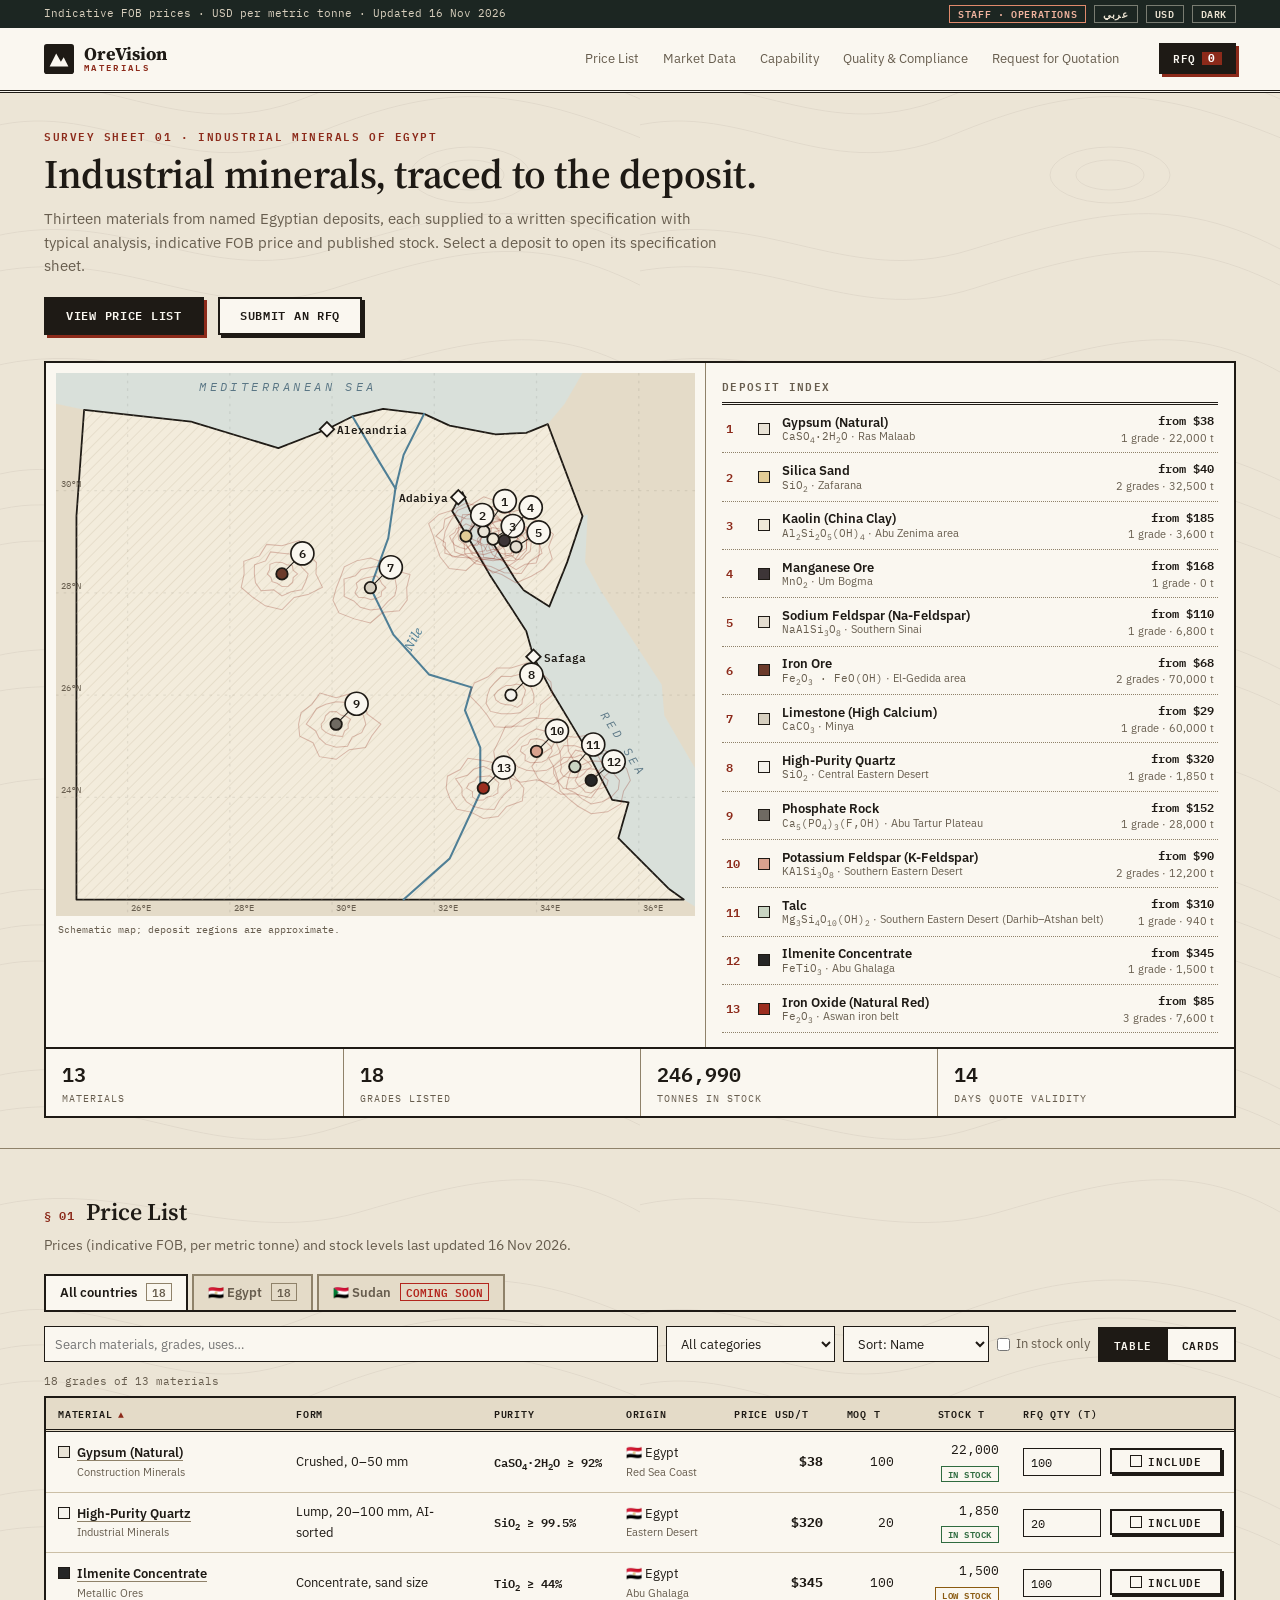
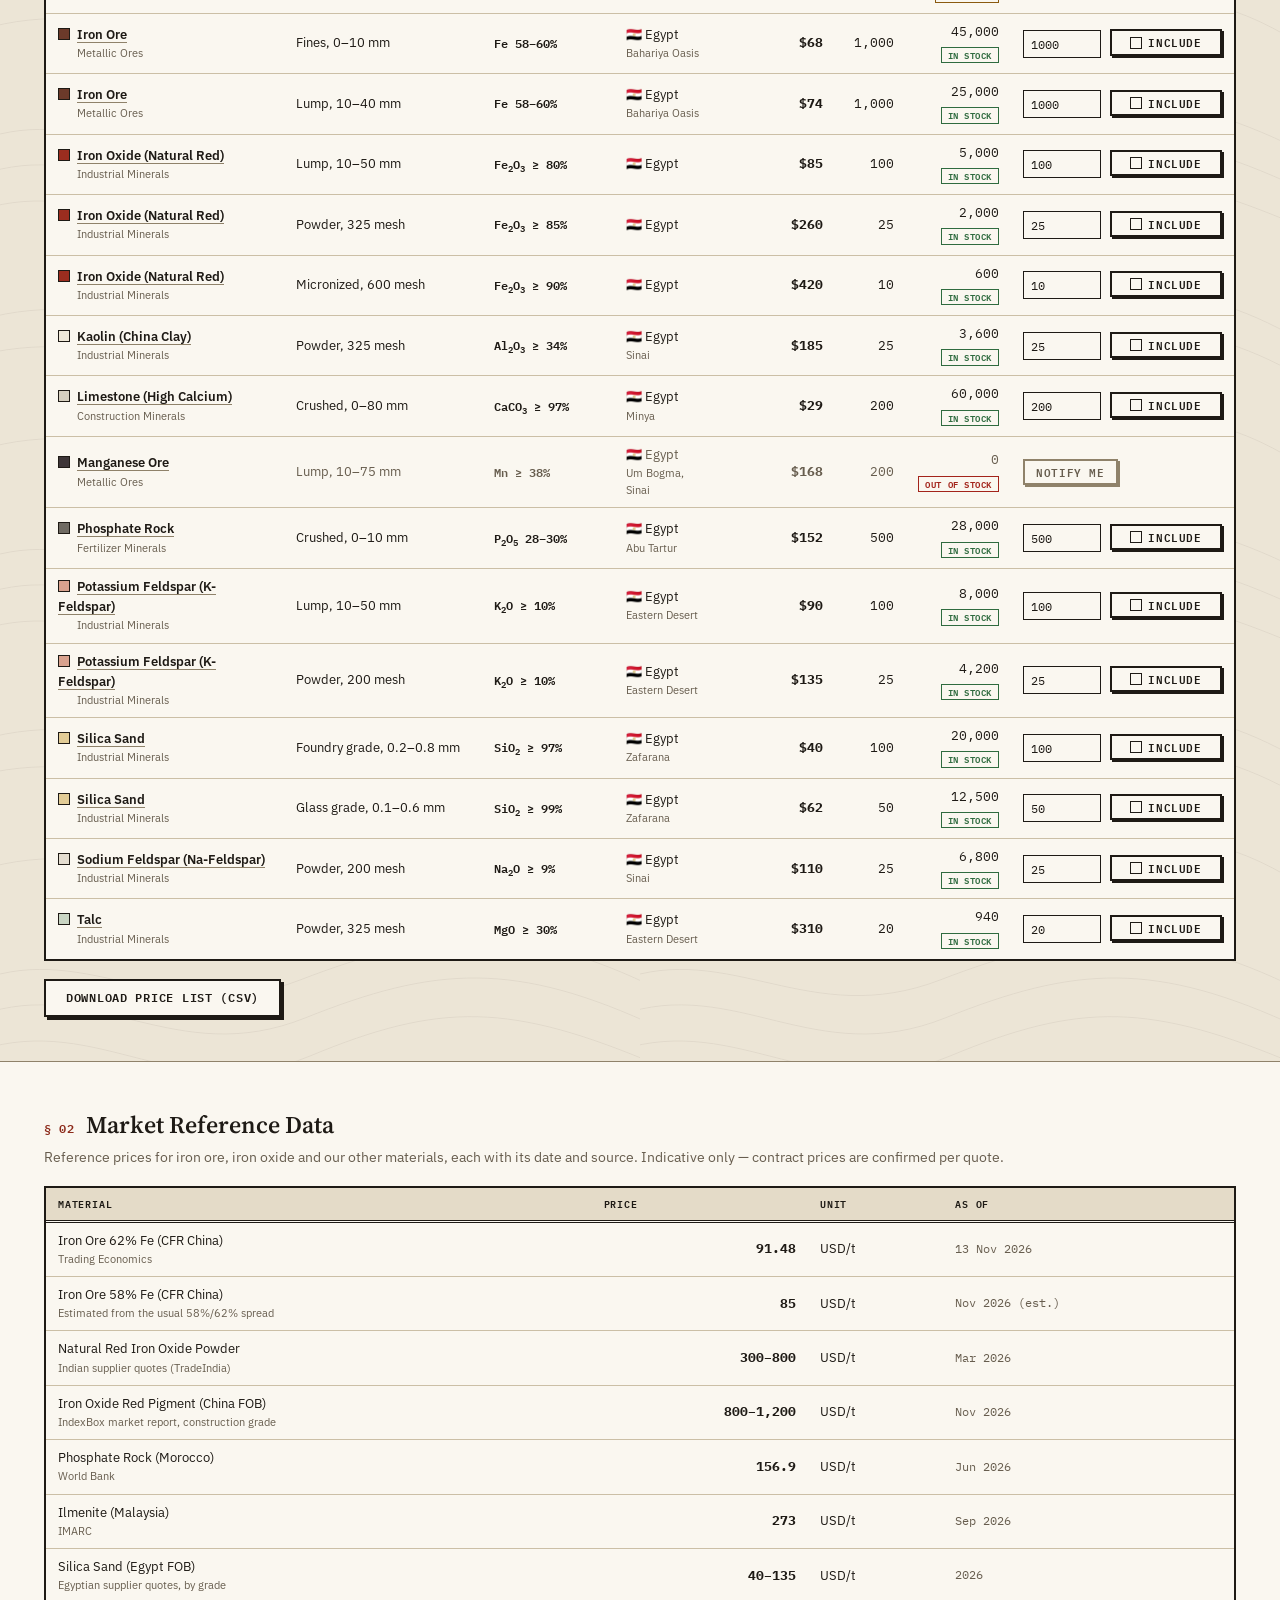
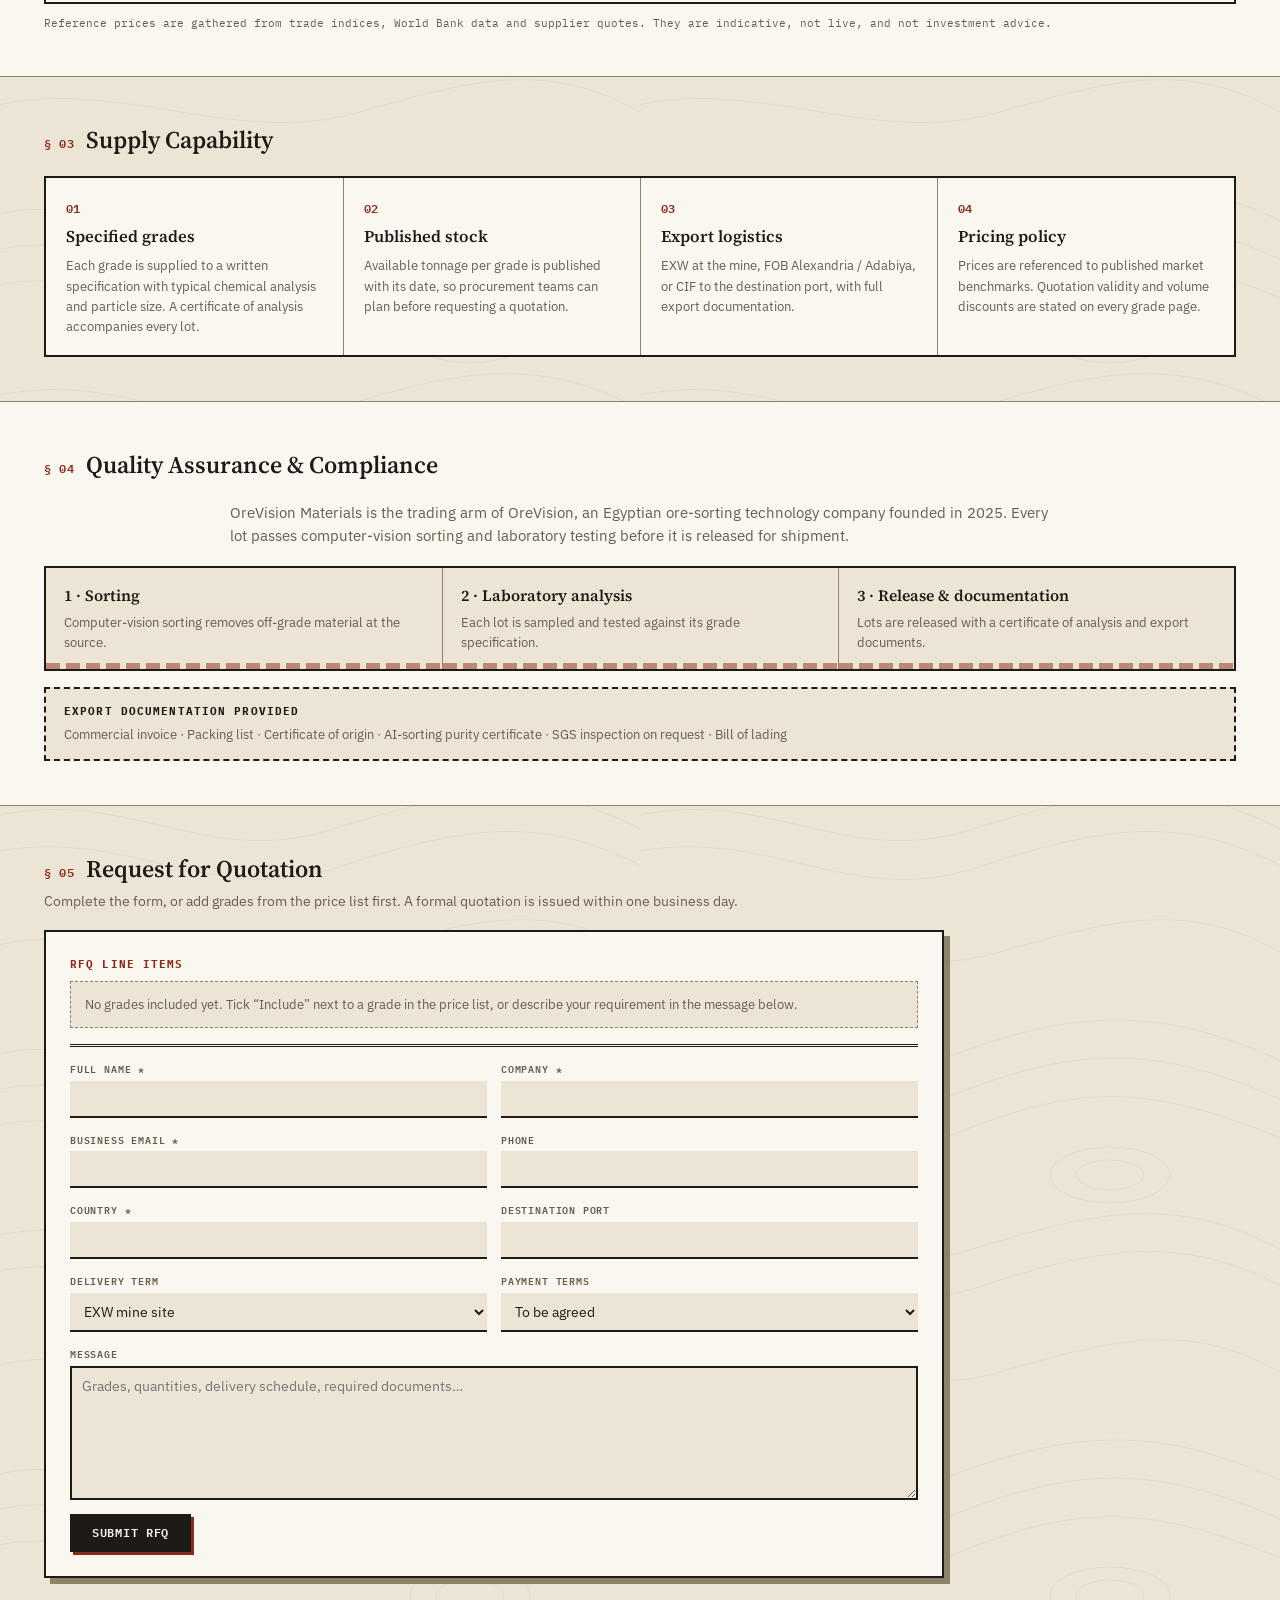
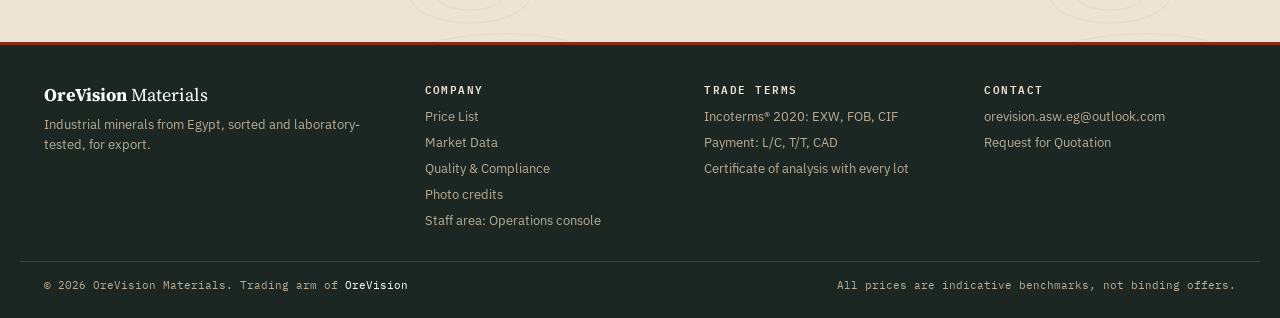
==== commit eaa40f2b: "Add Staff entrance to the operations console Visible 'Staff · Operations' button in the top bar and " ====
--- a/index.html
+++ b/index.html
@@ -27,6 +27,7 @@
   <div class="utility-inner">
     <p><span data-i18n="util.note">Indicative FOB prices · USD per metric tonne · Updated</span> <span id="lastUpdatedTop"></span></p>
     <div class="utility-actions">
+      <a class="util-btn staff-link" href="ops.html" data-i18n="util.staff">Staff · Operations</a>
       <button class="util-btn" id="langToggle" type="button" title="العربية / English">عربي</button>
       <button class="util-btn" id="currencyToggle" type="button" title="Currency">USD</button>
       <button class="util-btn" id="themeToggle" type="button" title="Light / dark">Dark</button>
@@ -228,6 +229,7 @@
       <a href="#market" data-i18n="nav.market">Market Data</a>
       <a href="#about" data-i18n="nav.about">Quality &amp; Compliance</a>
       <a href="credits.html" data-i18n="footer.credits">Photo credits</a>
+      <a href="ops.html" data-i18n="footer.staff">Staff area: Operations console</a>
     </div>
     <div>
       <h4 data-i18n="footer.trade">Trade terms</h4>
--- a/styles.css
+++ b/styles.css
@@ -585,3 +585,11 @@
 body.ar .kv-table thead th, body.ar .market-table thead th, body.ar .view-toggle button, body.ar .figcaption,
 body.ar .cert-photo figcaption, body.ar .survey-map figcaption, body.ar .mp-map figcaption, body.ar .sel-tag,
 body.ar .section-head h2::before { font-family: var(--font-ar); letter-spacing: 0; }
+
+/* Staff entrance to the operations console */
+.utility-bar .staff-link { border-color: #e08a6c; color: #f0b39f; }
+.utility-bar .staff-link:hover { background: #e08a6c; color: #1c2622; border-color: #e08a6c; }
+@media (max-width: 680px) {
+  .utility-inner > p { display: none; }
+  .utility-inner { justify-content: flex-end; }
+}
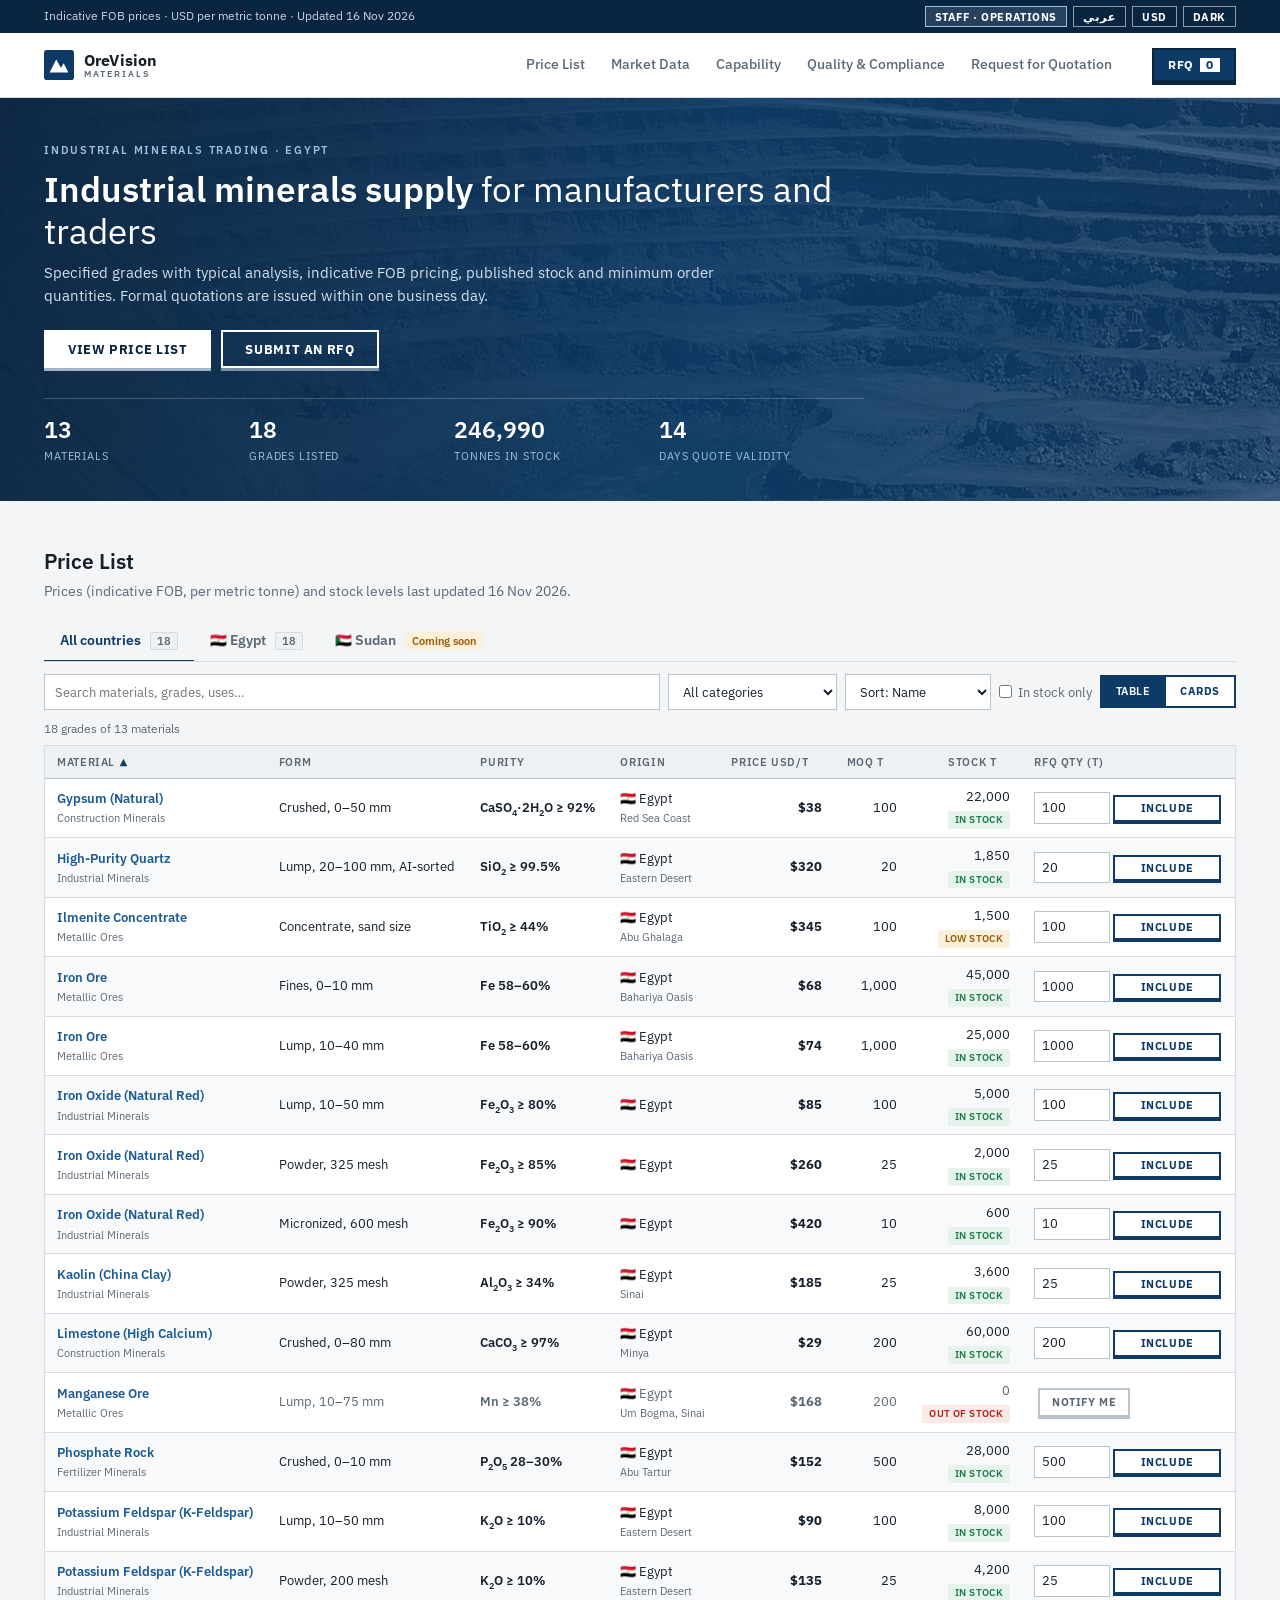
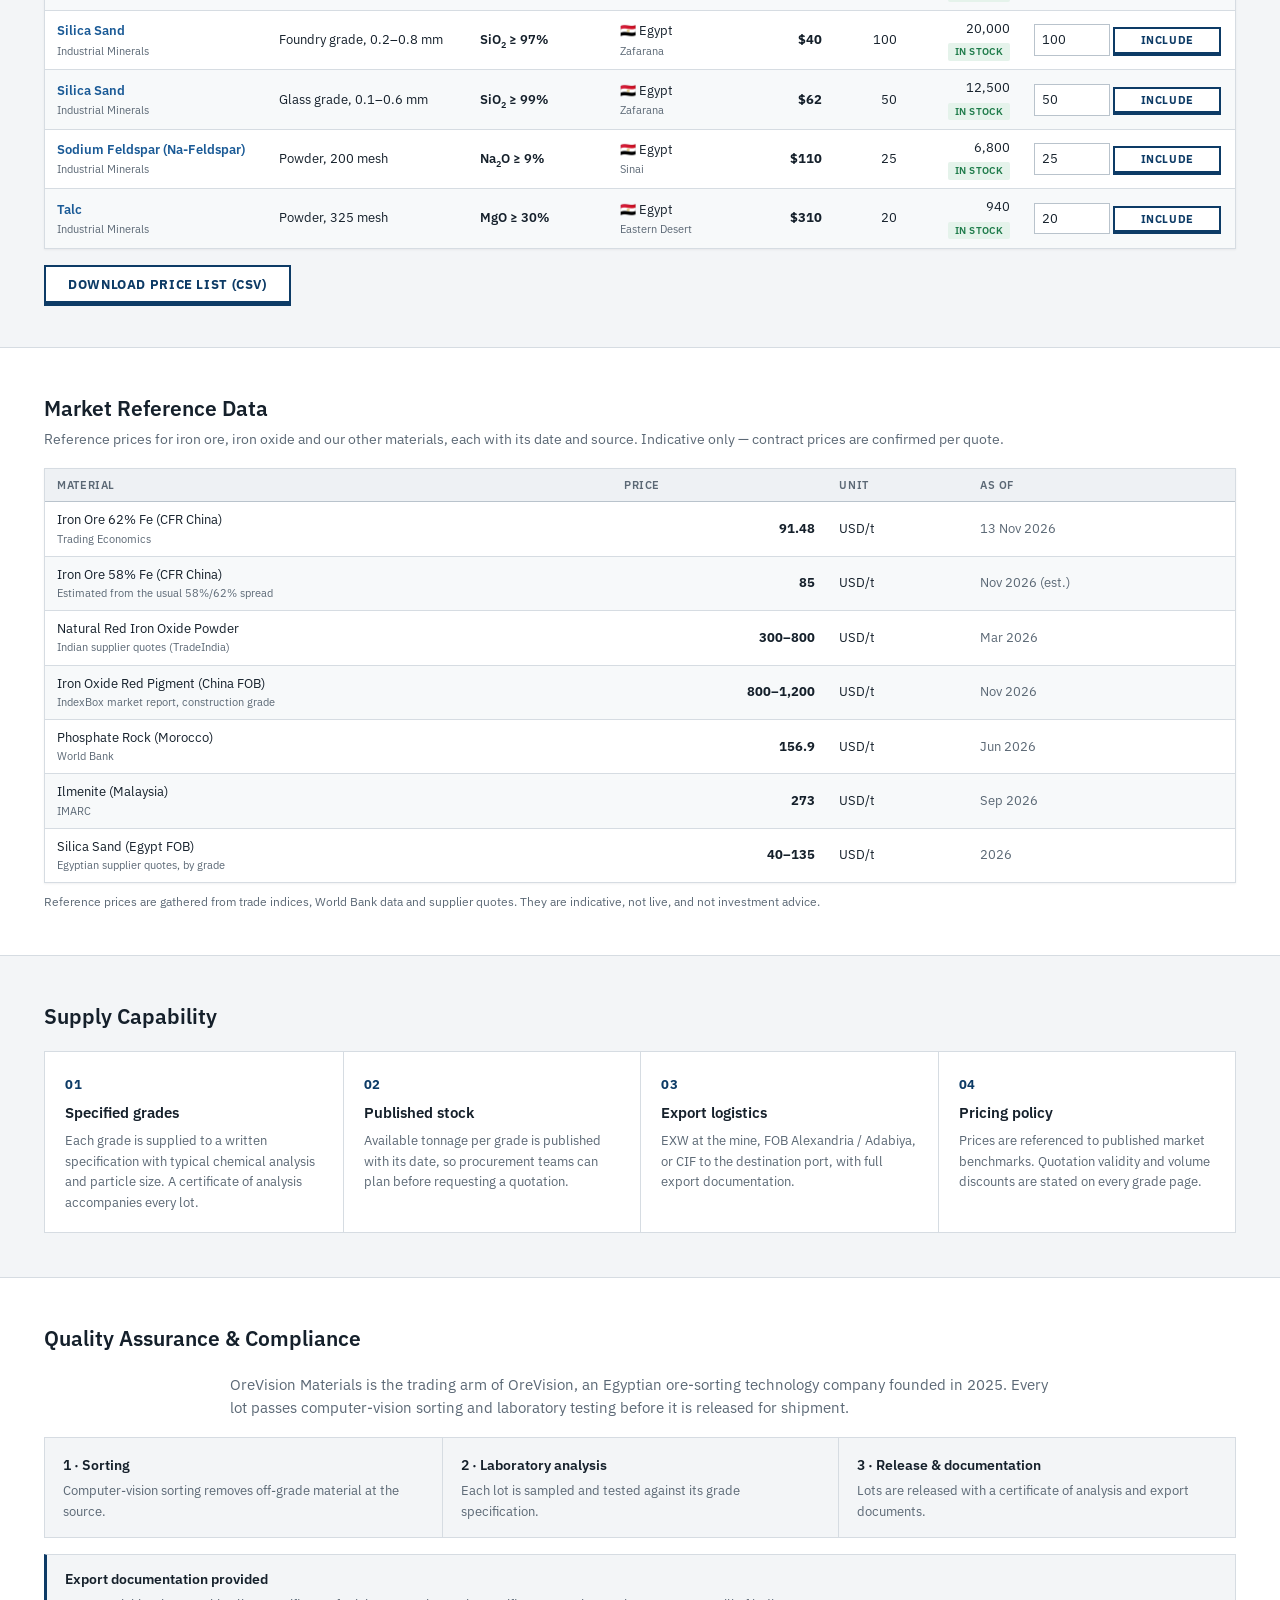
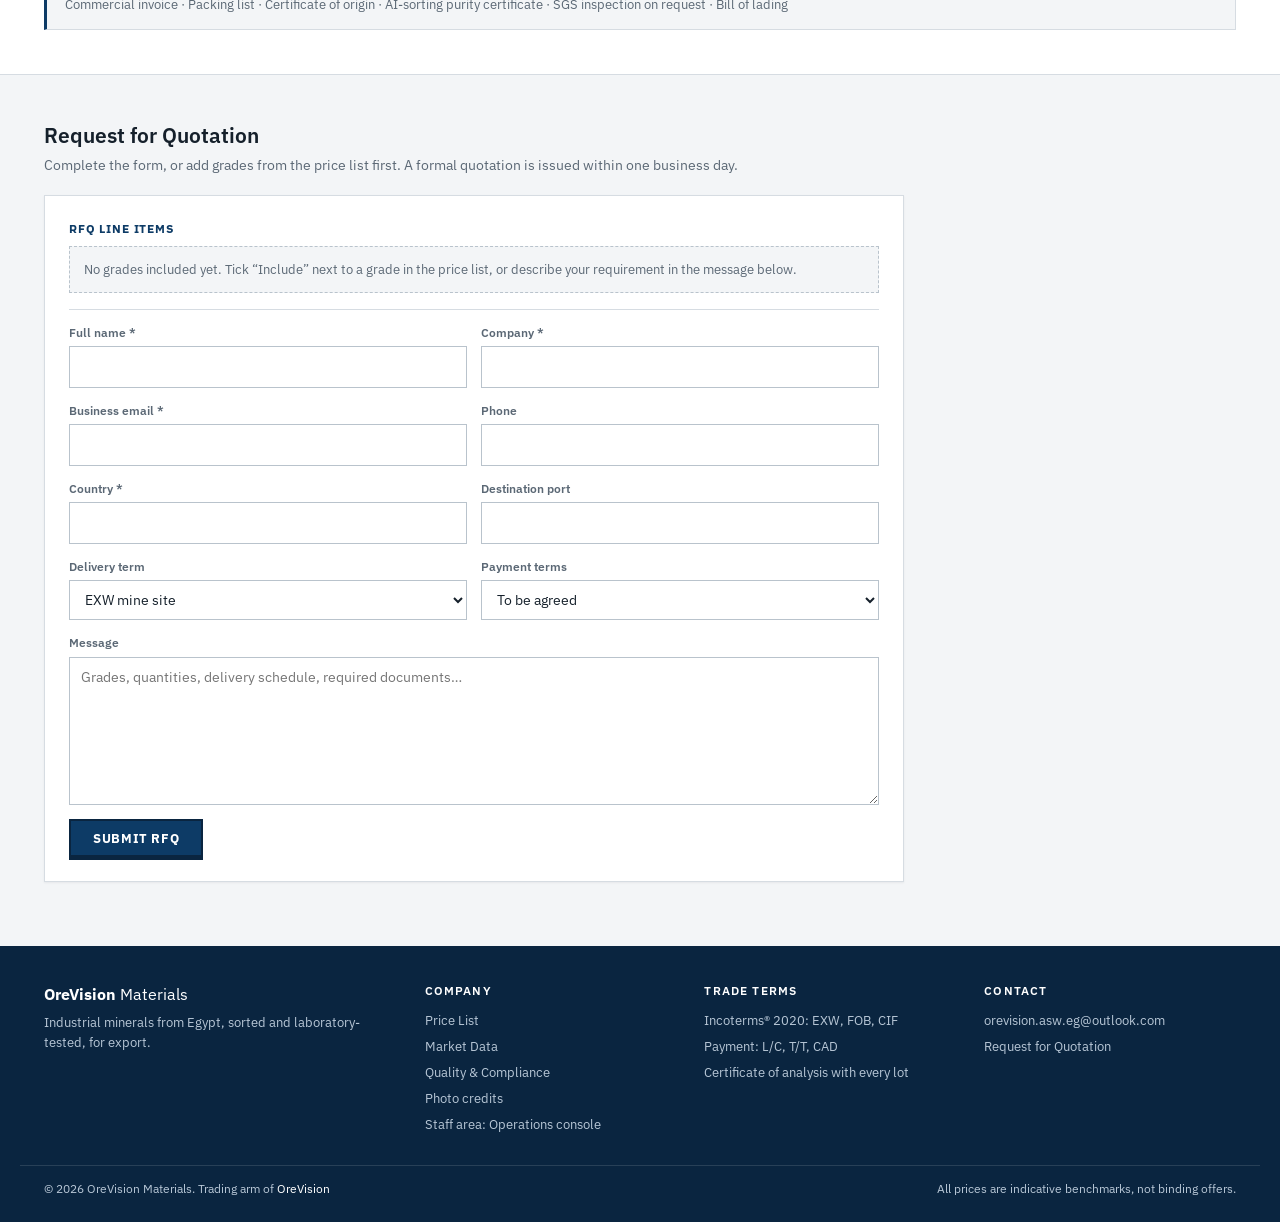
==== commit 7beb3e31: "Restore the white-and-blue formal design Brings back the navy/white business look (from 08ab472) as " ====
--- a/index.html
+++ b/index.html
@@ -10,10 +10,10 @@
 <meta property="og:type" content="website">
 <meta property="og:locale" content="en_US">
 <meta name="twitter:card" content="summary">
-<meta name="theme-color" content="#1c2622">
+<meta name="theme-color" content="#0d3b66">
 <link rel="icon" href="data:image/svg+xml,%3Csvg xmlns='http://www.w3.org/2000/svg' viewBox='0 0 32 32'%3E%3Crect width='32' height='32' rx='3' fill='%230d3b66'/%3E%3Cpath d='M6 24 13 10l5 9 3-5 5 10z' fill='%23fff'/%3E%3C/svg%3E">
 <link rel="preconnect" href="https://fonts.googleapis.com">
-<link href="https://fonts.googleapis.com/css2?family=IBM+Plex+Mono:wght@400;500;600&family=IBM+Plex+Sans:wght@400;500;600;700&family=IBM+Plex+Sans+Arabic:wght@400;500;600;700&family=Source+Serif+4:opsz,wght@8..60,500;8..60,600;8..60,700&display=swap" rel="stylesheet">
+<link href="https://fonts.googleapis.com/css2?family=IBM+Plex+Sans:wght@400;500;600;700&family=IBM+Plex+Sans+Arabic:wght@400;500;600;700&display=swap" rel="stylesheet">
 <link rel="stylesheet" href="styles.css">
 </head>
 <body>
@@ -61,24 +61,15 @@
   </div>
 </header>
 
-<!-- ======= Survey sheet: map of deposits + index ======= -->
-<section class="hero survey" id="top">
+<!-- ======= Hero ======= -->
+<section class="hero" id="top">
   <div class="hero-inner">
-    <div class="survey-head">
-      <p class="hero-kicker" data-i18n="survey.kicker">Survey sheet 01 · Industrial minerals of Egypt</p>
-      <h1 data-i18n="survey.title">Industrial minerals, traced to the deposit.</h1>
-      <p class="hero-sub" data-i18n="survey.sub"></p>
-      <div class="hero-cta">
-        <a class="btn-primary" href="#products" data-i18n="hero.browse">View price list</a>
-        <a class="btn-outline" href="#contact" data-i18n="hero.viewPrices">Submit an RFQ</a>
-      </div>
-    </div>
-    <div class="survey-grid">
-      <figure class="survey-map" id="surveyMap"></figure>
-      <aside class="survey-index">
-        <h2 data-i18n="survey.index">Deposit index</h2>
-        <ol id="depositIndex"></ol>
-      </aside>
+    <p class="hero-kicker" data-i18n="hero.kicker">INDUSTRIAL MINERALS TRADING · EGYPT</p>
+    <h1><span data-i18n="hero.title.pre">Industrial minerals supply </span><span class="accent" data-i18n="hero.title.accent">for manufacturers and traders</span></h1>
+    <p class="hero-sub" data-i18n="hero.sub">Specified grades with typical analysis, indicative FOB pricing, published stock and minimum order quantities. Formal quotations are issued within one business day.</p>
+    <div class="hero-cta">
+      <a class="btn-primary btn-light" href="#products" data-i18n="hero.browse">View price list</a>
+      <a class="btn-outline btn-outline-light" href="#contact" data-i18n="hero.viewPrices">Submit an RFQ</a>
     </div>
     <dl class="hero-stats">
       <div><dt data-i18n="stats.materials">Materials</dt><dd id="statProducts">0</dd></div>
--- a/styles.css
+++ b/styles.css
@@ -1,546 +1,458 @@
-/* ============ OreVision Materials — "Survey sheet & certificate" identity ============
-   The site is drawn like a geological survey sheet (map, contour lines, ledger
-   tables) and each material opens as a laboratory specification certificate.
-   Paper, ink and oxide red; serif headings, monospace figures, square stamped
-   controls. Light by default; dark ("night survey") via [data-theme="dark"].   */
+/* ============ OreVision Materials — corporate B2B design system ============
+   Light by default; dark via [data-theme="dark"]. Navy primary, neutral greys,
+   square-ish corners, tabular figures, no decorative motion.               */
 :root {
-  --bg: #ece5d6;            /* survey paper */
-  --surface: #faf7f0;       /* sheet */
-  --surface-2: #e4dbc8;     /* ledger header */
-  --border: #cbbfa6;
-  --border-strong: #8f826a;
-  --text: #1e1a15;          /* ink */
-  --muted: #675d4e;
-  --primary: #1e1a15;       /* controls are inked */
-  --primary-hover: #3a3329;
-  --primary-ink: #faf7f0;
-  --primary-soft: #e9e1cf;
-  --link: #8c2a1a;          /* oxide red */
-  --stamp: #b3261e;
-  --navy-deep: #1c2622;     /* dark bands (utility bar, footer, ops sidebar) */
-  --sea: #d9e0da;
-  --land: #f3ecdc;
-  --green: #2f6b3f;
-  --green-soft: #dde8d6;
-  --amber: #8a5a10;
-  --amber-soft: #f1e2c4;
-  --red: #a3241b;
-  --red-soft: #f2dad5;
+  --bg: #f3f5f7;
+  --surface: #ffffff;
+  --surface-2: #eef1f4;
+  --border: #d6dce2;
+  --border-strong: #b9c3cc;
+  --text: #15202b;
+  --muted: #5b6875;
+  --primary: #0d3b66;
+  --primary-hover: #0a2f52;
+  --primary-ink: #ffffff;
+  --primary-soft: #e6eef6;
+  --link: #1a5a96;
+  --navy-deep: #0a2540;
+  --green: #1e7b4a;
+  --green-soft: #e5f3eb;
+  --amber: #9a5b07;
+  --amber-soft: #fbf0dc;
+  --red: #b42318;
+  --red-soft: #fbe9e7;
   --radius: 0;
-  --shadow: none;
-  --serif: "Source Serif 4", Georgia, "Times New Roman", serif;
+  --shadow: 0 1px 2px rgba(16, 24, 40, .06);
   --font: "IBM Plex Sans", "Segoe UI", system-ui, sans-serif;
-  --mono: "IBM Plex Mono", ui-monospace, "Cascadia Mono", Consolas, monospace;
   --font-ar: "IBM Plex Sans Arabic", "IBM Plex Sans", "Segoe UI", system-ui, sans-serif;
-  --contours: url("data:image/svg+xml,%3Csvg xmlns='http://www.w3.org/2000/svg' width='640' height='420' viewBox='0 0 640 420'%3E%3Cg fill='none' stroke='%231e1a15' stroke-opacity='.055'%3E%3Cpath d='M-20 60C90 20 170 110 300 60S520 0 660 70'/%3E%3Cpath d='M-20 95C95 55 175 150 305 98S515 40 660 108'/%3E%3Cpath d='M-20 130C100 92 180 190 310 136S510 82 660 146'/%3E%3Cpath d='M-20 240C120 200 200 290 330 250S540 190 660 260'/%3E%3Cpath d='M-20 275C125 240 205 330 335 288S545 230 660 296'/%3E%3Cpath d='M-20 370C110 330 230 410 360 372S560 320 660 384'/%3E%3Cellipse cx='470' cy='175' rx='60' ry='28'/%3E%3Cellipse cx='470' cy='175' rx='34' ry='15'/%3E%3C/g%3E%3C/svg%3E");
   font-size: 15px;
   color-scheme: light;
 }
 [data-theme="dark"] {
-  --bg: #14130f;
-  --surface: #1c1a15;
-  --surface-2: #262219;
-  --border: #3a3428;
-  --border-strong: #6b5f4a;
-  --text: #ece4d3;
-  --muted: #a89c86;
-  --primary: #ece4d3;
-  --primary-hover: #ffffff;
-  --primary-ink: #14130f;
-  --primary-soft: #2a261d;
-  --link: #e08a6c;
-  --stamp: #e0604f;
-  --navy-deep: #0d0c0a;
-  --sea: #1a2220;
-  --land: #221f18;
-  --green: #7cc28c;
-  --green-soft: #1d2a1f;
-  --amber: #e0b060;
-  --amber-soft: #2e2615;
-  --red: #f08070;
-  --red-soft: #33201c;
-  --contours: url("data:image/svg+xml,%3Csvg xmlns='http://www.w3.org/2000/svg' width='640' height='420' viewBox='0 0 640 420'%3E%3Cg fill='none' stroke='%23ece4d3' stroke-opacity='.05'%3E%3Cpath d='M-20 60C90 20 170 110 300 60S520 0 660 70'/%3E%3Cpath d='M-20 95C95 55 175 150 305 98S515 40 660 108'/%3E%3Cpath d='M-20 130C100 92 180 190 310 136S510 82 660 146'/%3E%3Cpath d='M-20 240C120 200 200 290 330 250S540 190 660 260'/%3E%3Cpath d='M-20 275C125 240 205 330 335 288S545 230 660 296'/%3E%3Cpath d='M-20 370C110 330 230 410 360 372S560 320 660 384'/%3E%3Cellipse cx='470' cy='175' rx='60' ry='28'/%3E%3Cellipse cx='470' cy='175' rx='34' ry='15'/%3E%3C/g%3E%3C/svg%3E");
+  --bg: #0f141a;
+  --surface: #161d25;
+  --surface-2: #1c2530;
+  --border: #2a3542;
+  --border-strong: #3a4757;
+  --text: #e6ebf0;
+  --muted: #93a1af;
+  --primary: #4f8fcc;
+  --primary-hover: #6aa3d8;
+  --primary-ink: #08121c;
+  --primary-soft: #18283a;
+  --link: #7fb2e5;
+  --green: #4cc38a;
+  --green-soft: #12291e;
+  --amber: #e2a84b;
+  --amber-soft: #2c2212;
+  --red: #f0776c;
+  --red-soft: #2e1614;
   color-scheme: dark;
 }
 
 * { box-sizing: border-box; margin: 0; padding: 0; }
 [hidden] { display: none !important; }
 html { scroll-behavior: smooth; }
-body { font-family: var(--font); background: var(--bg) var(--contours); color: var(--text); line-height: 1.55; }
+body { font-family: var(--font); background: var(--bg); color: var(--text); line-height: 1.55; }
 body.ar { font-family: var(--font-ar); }
 a { color: inherit; text-decoration: none; }
 img { max-width: 100%; }
 sub { font-size: .72em; line-height: 0; }
-h1, h2, .serif { font-family: var(--serif); }
-body.ar h1, body.ar h2 { font-family: var(--font-ar); }
-.noscript { background: var(--amber-soft); padding: 12px; text-align: center; }
+.noscript { background: var(--amber-soft); color: var(--text); padding: 12px; text-align: center; }
 .muted { color: var(--muted); }
 .small { font-size: .8rem; }
-.num, .spec-table, .kv-table, .market-table, .calc-out, .price, .hero-stats dd, .leaders dd, .idx-price { font-variant-numeric: tabular-nums; }
-.num, .hero-stats dd, .leaders dd, .idx-n, .idx-price, .price, .side-price strong, .formula, .c-purity { font-family: var(--mono); }
+.num, .spec-table, .kv-table, .market-table, .calc-out, .price, .mp-facts dd, .hero-stats dd, .cart-total { font-variant-numeric: tabular-nums; }
 bdi[dir="ltr"] { unicode-bidi: isolate; }
 input:focus-visible, select:focus-visible, textarea:focus-visible, button:focus-visible, a:focus-visible, summary:focus-visible {
   outline: 2px solid var(--link); outline-offset: 2px;
 }
-.swatch {
-  display: inline-block; width: 12px; height: 12px; background: var(--sw, #888); border: 1px solid var(--text);
-  vertical-align: -1px; margin-inline-end: 7px; flex: none;
-}
-
-/* ---- Controls: square, inked, mono capitals, offset "stamp" shadow that presses on click ---- */
+
+/* ---- Buttons: square, solid, high-contrast — classic industrial controls ----
+   2px borders, bold capitals, a hard bottom edge that "presses" on click. */
 .btn-primary, .btn-outline, .btn-rfq, .util-btn, .btn-add, .btn-mini, .rfq-check {
-  font-family: var(--mono); cursor: pointer; border-radius: 0; display: inline-flex; align-items: center;
+  font: inherit; cursor: pointer; border-radius: 0; display: inline-flex; align-items: center;
   justify-content: center; gap: 6px; white-space: nowrap; line-height: 1.15;
-  text-transform: uppercase; letter-spacing: .06em; font-weight: 600;
+  text-transform: uppercase; letter-spacing: .05em; font-weight: 700;
   transition: background-color .08s, color .08s;
 }
-body.ar .btn-primary, body.ar .btn-outline, body.ar .btn-rfq, body.ar .util-btn, body.ar .btn-add, body.ar .btn-mini, body.ar .rfq-check { font-family: var(--font-ar); letter-spacing: 0; }
 .btn-primary:active, .btn-outline:active, .btn-rfq:active, .btn-add:active, .btn-mini:active, .util-btn:active, .rfq-check:active {
-  transform: translate(2px, 2px); box-shadow: none;
+  transform: translateY(2px); box-shadow: none;
 }
 .btn-primary {
-  background: var(--primary); color: var(--primary-ink); border: 2px solid var(--primary);
-  padding: 10px 20px; font-size: .8rem; box-shadow: 3px 3px 0 var(--link);
+  background: var(--primary); color: var(--primary-ink); border: 2px solid var(--navy-deep);
+  padding: 10px 22px; font-size: .84rem; box-shadow: 0 3px 0 var(--navy-deep);
 }
 .btn-primary:hover { background: var(--primary-hover); }
 .btn-primary:disabled { opacity: .5; cursor: not-allowed; transform: none; }
 .btn-outline {
-  background: var(--surface); color: var(--text); border: 2px solid var(--text);
-  padding: 10px 20px; font-size: .8rem; box-shadow: 3px 3px 0 var(--text);
+  background: var(--surface); color: var(--primary); border: 2px solid var(--primary);
+  padding: 10px 22px; font-size: .84rem; box-shadow: 0 3px 0 var(--primary);
 }
 .btn-outline:hover { background: var(--primary-soft); }
-.btn-light { background: var(--surface); color: var(--text); border-color: var(--surface); }
-.btn-outline-light { background: transparent; color: #fff; border-color: #fff; box-shadow: 3px 3px 0 rgba(255,255,255,.4); }
+[data-theme="dark"] .btn-outline { background: transparent; }
+.btn-light { background: #fff; color: var(--navy-deep); border-color: #fff; box-shadow: 0 3px 0 #9fb4c8; }
+.btn-light:hover { background: #e9eef3; }
+.btn-outline-light { background: transparent; color: #fff; border-color: #fff; box-shadow: 0 3px 0 rgba(255,255,255,.45); }
+.btn-outline-light:hover { background: rgba(255,255,255,.12); }
 .util-btn {
-  background: var(--surface); border: 2px solid var(--text); color: var(--text);
-  padding: 4px 9px; font-size: .7rem; box-shadow: 2px 2px 0 var(--text);
-}
-.util-btn:hover { background: var(--primary-soft); }
+  background: var(--surface); border: 2px solid var(--border-strong); color: var(--text);
+  padding: 5px 10px; font-size: .72rem; box-shadow: 0 2px 0 var(--border-strong);
+}
+.util-btn:hover { border-color: var(--primary); color: var(--primary); box-shadow: 0 2px 0 var(--primary); }
 .btn-add {
-  background: var(--surface); border: 2px solid var(--text); color: var(--text);
-  padding: 5px 11px; font-size: .7rem; box-shadow: 2px 2px 0 var(--text);
-}
-.btn-add:hover:not(:disabled) { background: var(--primary-soft); }
-.btn-add.btn-notify { border-color: var(--border-strong); color: var(--muted); box-shadow: 2px 2px 0 var(--border-strong); }
-.btn-mini { border: 2px solid var(--text); color: var(--text); background: var(--surface); padding: 2px 9px; font-size: .68rem; box-shadow: 2px 2px 0 var(--text); }
-.btn-mini:hover { background: var(--primary-soft); }
-
-/* Include toggle: a ballot box that latches */
+  background: var(--surface); border: 2px solid var(--primary); color: var(--primary);
+  padding: 6px 12px; font-size: .74rem; box-shadow: 0 2px 0 var(--primary);
+}
+.btn-add:hover:not(:disabled) { background: var(--primary); color: var(--primary-ink); }
+.btn-add.btn-notify { border-color: var(--border-strong); color: var(--muted); box-shadow: 0 2px 0 var(--border-strong); }
+.btn-add.btn-notify:hover { background: var(--surface-2); color: var(--text); }
+.btn-mini { border: 2px solid var(--primary); color: var(--primary); background: var(--surface); padding: 2px 10px; font-size: .7rem; box-shadow: 0 2px 0 var(--primary); }
+.btn-mini:hover { background: var(--primary); color: var(--primary-ink); }
+
+/* "Include in RFQ" toggle: a checkbox styled as a square latching button */
 .rfq-check {
-  position: relative; border: 2px solid var(--text); color: var(--text); background: var(--surface);
-  padding: 5px 10px; font-size: .7rem; box-shadow: 2px 2px 0 var(--text); min-width: 112px; user-select: none;
-}
-.rfq-check::before { content: ""; width: 10px; height: 10px; border: 1.5px solid currentColor; display: inline-block; }
+  position: relative; border: 2px solid var(--primary); color: var(--primary); background: var(--surface);
+  padding: 5px 10px; font-size: .72rem; box-shadow: 0 2px 0 var(--primary); min-width: 108px; user-select: none;
+}
 .rfq-check input { position: absolute; opacity: 0; width: 1px; height: 1px; }
 .rfq-check:hover { background: var(--primary-soft); }
-.rfq-check.on { background: var(--text); color: var(--surface); box-shadow: none; transform: translate(2px, 2px); }
-.rfq-check.on::before { background: var(--link); border-color: var(--surface); }
+.rfq-check.on { background: var(--primary); color: var(--primary-ink); box-shadow: inset 0 2px 0 rgba(0,0,0,.25); transform: translateY(2px); }
 .rfq-check:focus-within { outline: 2px solid var(--link); outline-offset: 2px; }
 
 /* ---- Utility bar ---- */
-.utility-bar { background: var(--navy-deep); color: #d8cfbd; font-size: .74rem; font-family: var(--mono); }
-.utility-inner { max-width: 1240px; margin: 0 auto; padding: 5px 24px; display: flex; align-items: center; justify-content: space-between; gap: 12px; }
-.utility-actions { display: flex; gap: 8px; }
-.utility-bar .util-btn { background: transparent; color: #ece4d3; border: 1px solid rgba(236,228,211,.45); box-shadow: none; padding: 2px 8px; font-size: .68rem; }
+.utility-bar { background: var(--navy-deep); color: #c9d6e2; font-size: .78rem; }
+.utility-inner { max-width: 1240px; margin: 0 auto; padding: 6px 24px; display: flex; align-items: center; justify-content: space-between; gap: 12px; }
+.utility-actions { display: flex; gap: 6px; }
+.utility-bar .util-btn { color: #e6edf4; border-color: rgba(255,255,255,.28); padding: 3px 9px; font-size: .76rem; }
 .utility-bar .util-btn:hover { border-color: #fff; color: #fff; }
 
-/* ---- Header (sheet title block) ---- */
-.site-header { position: sticky; top: 0; z-index: 50; background: var(--surface); border-bottom: 3px double var(--text); }
-.header-inner { max-width: 1240px; margin: 0 auto; padding: 0 24px; height: 62px; display: flex; align-items: center; gap: 28px; }
+/* ---- Header ---- */
+.site-header { position: sticky; top: 0; z-index: 50; background: var(--surface); border-bottom: 1px solid var(--border); box-shadow: var(--shadow); }
+.header-inner { max-width: 1240px; margin: 0 auto; padding: 0 24px; height: 64px; display: flex; align-items: center; gap: 28px; }
 .brand { display: flex; align-items: center; gap: 10px; }
 .brand-mark { width: 30px; height: 30px; flex: none; }
-.brand-mark rect { fill: var(--text); }
-.brand-mark path { fill: var(--surface); }
+.brand-mark rect { fill: var(--primary); }
+.brand-mark path { fill: #fff; }
+[data-theme="dark"] .brand-mark path { fill: var(--primary-ink); }
 .brand-text { display: flex; flex-direction: column; line-height: 1.05; }
-.brand-text strong { font-family: var(--serif); font-size: 1.2rem; font-weight: 700; }
-.brand-text small { font-family: var(--mono); font-size: .6rem; letter-spacing: .26em; color: var(--link); font-weight: 600; }
-.main-nav { display: flex; gap: 0; margin-inline-start: auto; height: 100%; }
-.main-nav a { display: flex; align-items: center; padding: 0 12px; font-size: .88rem; color: var(--muted); border-bottom: 3px solid transparent; margin-bottom: -3px; }
-.main-nav a:hover { color: var(--text); border-bottom-color: var(--link); }
-.header-actions { display: flex; gap: 10px; align-items: center; }
-.btn-rfq { background: var(--text); color: var(--surface); border: 2px solid var(--text); padding: 7px 12px; font-size: .74rem; box-shadow: 3px 3px 0 var(--link); }
+.brand-text strong { font-size: 1.05rem; letter-spacing: .01em; }
+.brand-text small { font-size: .62rem; letter-spacing: .22em; color: var(--muted); font-weight: 600; }
+.main-nav { display: flex; gap: 2px; margin-inline-start: auto; height: 100%; }
+.main-nav a { display: flex; align-items: center; padding: 0 12px; font-size: .9rem; font-weight: 500; color: var(--muted); border-bottom: 2px solid transparent; }
+.main-nav a:hover { color: var(--text); border-bottom-color: var(--primary); }
+.header-actions { display: flex; gap: 8px; align-items: center; }
+.btn-rfq { background: var(--primary); color: var(--primary-ink); border: 2px solid var(--navy-deep); padding: 8px 14px; font-size: .8rem; box-shadow: 0 3px 0 var(--navy-deep); }
 .btn-rfq:hover { background: var(--primary-hover); }
-.cart-count { background: var(--link); color: #fff; padding: 0 6px; font-weight: 700; min-width: 20px; text-align: center; }
+.cart-count { background: var(--primary-ink); color: var(--primary); border-radius: 0; padding: 0 6px; font-size: .78rem; font-weight: 700; min-width: 20px; text-align: center; }
 .nav-toggle { display: none; }
 
-/* ---- Survey sheet (home) ---- */
-.survey { padding: 34px 0 30px; border-bottom: 1px solid var(--border-strong); }
+/* ---- Hero ---- */
+.hero {
+  color: #fff; padding: 44px 0 36px;
+  background: linear-gradient(100deg, rgba(10,37,64,.97) 0%, rgba(13,59,102,.9) 55%, rgba(13,59,102,.72) 100%),
+              url("images/hero.jpg") center / cover no-repeat, var(--navy-deep);
+}
 .hero-inner { max-width: 1240px; margin: 0 auto; padding: 0 24px; }
-.survey-head { max-width: 760px; }
-.hero-kicker { font-family: var(--mono); font-size: .74rem; letter-spacing: .14em; text-transform: uppercase; color: var(--link); font-weight: 600; }
-.survey h1 { font-size: clamp(1.8rem, 3.6vw, 2.7rem); line-height: 1.12; margin: 8px 0 10px; font-weight: 600; letter-spacing: -.01em; }
-.hero-sub { color: var(--muted); max-width: 680px; margin-bottom: 20px; }
-.hero-cta { display: flex; gap: 14px; flex-wrap: wrap; }
-.survey-grid { display: grid; grid-template-columns: minmax(0, 1.25fr) minmax(0, 1fr); gap: 0; margin-top: 26px; border: 2px solid var(--text); background: var(--surface); }
-.survey-map { border-inline-end: 1px solid var(--border-strong); padding: 10px; position: relative; }
-.survey-map figcaption, .mp-map figcaption { font-family: var(--mono); font-size: .68rem; color: var(--muted); padding: 6px 2px 0; }
-.mp-map figcaption a { color: var(--link); }
-.survey-index { padding: 14px 16px; display: flex; flex-direction: column; }
-.survey-index h2 { font-family: var(--mono); font-size: .74rem; text-transform: uppercase; letter-spacing: .12em; color: var(--muted); font-weight: 600; padding-bottom: 8px; border-bottom: 3px double var(--text); }
-#depositIndex { list-style: none; }
-#depositIndex li { border-bottom: 1px dotted var(--border-strong); }
-#depositIndex a { display: grid; grid-template-columns: 26px 18px minmax(0, 1fr) auto; align-items: center; gap: 2px 6px; padding: 6px 4px; }
-#depositIndex li:hover, #depositIndex li.hl { background: var(--primary-soft); }
-#depositIndex .swatch { margin: 0; }
-.idx-n { font-weight: 600; color: var(--link); font-size: .8rem; }
-.idx-name { font-weight: 600; font-size: .88rem; line-height: 1.25; }
-.idx-name small, .idx-price small { display: block; font-weight: 400; color: var(--muted); font-size: .72rem; font-family: var(--font); }
-.idx-price { text-align: end; font-size: .8rem; font-weight: 600; white-space: nowrap; }
-.hero-stats { display: grid; grid-template-columns: repeat(4, minmax(0, 1fr)); border: 2px solid var(--text); border-top: none; background: var(--surface); }
-.hero-stats div { padding: 10px 16px; border-inline-start: 1px solid var(--border-strong); display: flex; flex-direction: column-reverse; }
-.hero-stats div:first-child { border-inline-start: none; }
-.hero-stats dt { color: var(--muted); font-size: .68rem; text-transform: uppercase; letter-spacing: .1em; font-family: var(--mono); }
-.hero-stats dd { font-size: 1.35rem; font-weight: 600; }
-
-/* ---- Map drawing ---- */
-.egypt-map { width: 100%; height: auto; display: block; direction: ltr; }
-.egypt-map .abroad { fill: var(--surface-2); }
-.egypt-map .sea { fill: var(--sea); stroke: none; }
-.egypt-map .land { fill: var(--land); stroke: var(--text); stroke-width: 1.4; stroke-linejoin: round; }
-.egypt-map .land-hatch { fill: url(#hatch); stroke: none; opacity: .5; }
-.egypt-map .hatch { stroke: var(--border); stroke-width: 1; }
-.egypt-map .nile { fill: none; stroke: #4f7f96; stroke-width: 1.6; stroke-linecap: round; }
-.egypt-map .sea-label { font-family: var(--mono); font-size: 9px; letter-spacing: .3em; fill: #5a7685; font-style: italic; }
-.egypt-map .river-label { font-family: var(--serif); font-size: 10px; font-style: italic; fill: #4f7f96; }
-.egypt-map .graticule line { stroke: var(--text); stroke-opacity: .08; stroke-dasharray: 2 4; }
-.egypt-map .graticule text { font-family: var(--mono); font-size: 7px; fill: var(--muted); }
-.egypt-map .contour { fill: none; stroke: var(--link); stroke-opacity: .28; stroke-width: .8; }
-.egypt-map .contours.focus .contour { stroke-opacity: .55; }
-.egypt-map .port rect { fill: var(--surface); stroke: var(--text); stroke-width: 1.4; }
-.egypt-map .port text { font-family: var(--mono); font-size: 8.5px; fill: var(--text); font-weight: 600; }
-.egypt-map .leader { stroke: var(--text); stroke-width: .8; }
-.egypt-map .dep-dot { stroke: var(--text); stroke-width: 1.4; }
-.egypt-map .dep-dot.big { stroke-width: 2; }
-.egypt-map .dep-ghost { fill: var(--border-strong); opacity: .6; }
-.egypt-map .dep-tag circle { fill: var(--surface); stroke: var(--text); stroke-width: 1.3; }
-.egypt-map .dep-tag text { font-family: var(--mono); font-size: 9.5px; font-weight: 600; text-anchor: middle; fill: var(--text); }
-.egypt-map .dep:hover .dep-tag circle, .egypt-map .dep:focus .dep-tag circle, .egypt-map .dep.hl .dep-tag circle { fill: var(--link); stroke: var(--link); }
-.egypt-map .dep:hover .dep-tag text, .egypt-map .dep:focus .dep-tag text, .egypt-map .dep.hl .dep-tag text { fill: #fff; }
-.egypt-map .dep.hl .dep-dot { stroke-width: 2.5; }
-.egypt-map .route { stroke: var(--link); stroke-width: 1.8; stroke-dasharray: 5 4; }
-.egypt-map .dep-label { font-family: var(--serif); font-size: 12px; font-weight: 600; fill: var(--text); paint-order: stroke; stroke: var(--land); stroke-width: 3px; }
-
-/* ---- Sections (numbered like sheet panels) ---- */
-body { counter-reset: sheet; }
-.section { padding: 44px 24px; max-width: 1240px; margin: 0 auto; counter-increment: sheet; }
-.section-alt { background: var(--surface); max-width: none; border-top: 1px solid var(--border-strong); border-bottom: 1px solid var(--border-strong); }
+.hero-kicker { font-size: .74rem; letter-spacing: .16em; font-weight: 600; color: #9fc0de; }
+.hero h1 { font-size: clamp(1.6rem, 3.2vw, 2.3rem); line-height: 1.2; margin: 10px 0; font-weight: 600; max-width: 820px; }
+.hero .accent { color: #fff; font-weight: 400; }
+.hero-sub { color: #d3e0ec; max-width: 680px; margin-bottom: 22px; font-size: .98rem; }
+.hero-cta { display: flex; gap: 10px; flex-wrap: wrap; }
+.hero-stats { display: grid; grid-template-columns: repeat(4, minmax(0, 1fr)); margin-top: 30px; max-width: 820px; border-top: 1px solid rgba(255,255,255,.22); }
+.hero-stats div { padding: 14px 18px 0 0; display: flex; flex-direction: column-reverse; }
+[dir="rtl"] .hero-stats div { padding: 14px 0 0 18px; }
+.hero-stats dt { color: #9fc0de; font-size: .72rem; text-transform: uppercase; letter-spacing: .08em; }
+.hero-stats dd { font-size: 1.5rem; font-weight: 600; }
+
+/* ---- Sections ---- */
+.section { padding: 44px 24px; max-width: 1240px; margin: 0 auto; }
+.section-alt { background: var(--surface); max-width: none; border-top: 1px solid var(--border); border-bottom: 1px solid var(--border); }
 .section-alt > * { max-width: 1192px; margin-left: auto; margin-right: auto; }
 .section-head { margin-bottom: 18px; }
-.section-head h2 { font-size: 1.6rem; font-weight: 600; margin-bottom: 4px; display: flex; align-items: baseline; gap: 12px; }
-.section-head h2::before { content: "§ " counter(sheet, decimal-leading-zero); font-family: var(--mono); font-size: .8rem; color: var(--link); font-weight: 600; letter-spacing: .05em; }
+.section-head h2 { font-size: 1.4rem; font-weight: 600; margin-bottom: 4px; }
 .section-head p { color: var(--muted); font-size: .92rem; }
-.disclaimer { color: var(--muted); font-size: .76rem; margin-top: 10px; font-family: var(--mono); }
-
-/* ---- Country tabs: index tabs on a file ---- */
-.country-tabs { display: flex; gap: 4px; border-bottom: 2px solid var(--text); margin-bottom: 14px; overflow-x: auto; }
-.ctab { background: var(--surface-2); border: 2px solid var(--border-strong); border-bottom: none; color: var(--muted); padding: 7px 14px; font: inherit; font-size: .86rem; font-weight: 600; cursor: pointer; white-space: nowrap; }
+.disclaimer { color: var(--muted); font-size: .78rem; margin-top: 10px; }
+
+/* ---- Country tabs ---- */
+.country-tabs { display: flex; border-bottom: 1px solid var(--border); margin-bottom: 12px; overflow-x: auto; }
+.ctab { background: none; border: none; border-bottom: 2px solid transparent; color: var(--muted); padding: 9px 16px; font: inherit; font-size: .9rem; font-weight: 600; cursor: pointer; white-space: nowrap; margin-bottom: -1px; }
 .ctab:hover { color: var(--text); }
-.ctab[aria-selected="true"] { background: var(--surface); color: var(--text); border-color: var(--text); margin-bottom: -2px; padding-bottom: 9px; }
-.ctab-n { display: inline-block; margin-inline-start: 6px; padding: 0 5px; border: 1px solid var(--border-strong); font-family: var(--mono); font-size: .7rem; color: var(--muted); }
-.ctab.soon .ctab-n { color: var(--stamp); border-color: var(--stamp); text-transform: uppercase; }
-.soon-panel { border: 2px solid var(--text); border-inline-start: 6px solid var(--stamp); background: var(--surface); padding: 22px 24px; max-width: 720px; }
-.soon-panel h3 { font-family: var(--serif); font-size: 1.2rem; margin-bottom: 6px; }
+.ctab[aria-selected="true"] { color: var(--primary); border-bottom-color: var(--primary); }
+.ctab-n { display: inline-block; margin-inline-start: 6px; padding: 0 6px; border-radius: 2px; background: var(--surface-2); border: 1px solid var(--border); font-size: .72rem; color: var(--muted); }
+.ctab.soon .ctab-n { color: var(--amber); background: var(--amber-soft); border-color: transparent; }
+.soon-panel { border: 1px solid var(--border); border-inline-start: 3px solid var(--amber); background: var(--surface); padding: 22px 24px; max-width: 720px; }
+.soon-panel h3 { font-size: 1.05rem; margin-bottom: 6px; }
 .soon-panel p { color: var(--muted); margin-bottom: 14px; }
 
 /* ---- Toolbar ---- */
 .toolbar { display: flex; gap: 8px; flex-wrap: wrap; margin-bottom: 10px; align-items: center; }
 .toolbar input[type="search"], .toolbar select {
-  background: var(--surface); border: 1.5px solid var(--text); color: var(--text); padding: 7px 10px; font: inherit; font-size: .88rem;
+  background: var(--surface); border: 1px solid var(--border-strong); color: var(--text);
+  padding: 7px 10px; border-radius: var(--radius); font: inherit; font-size: .88rem;
 }
 .toolbar input[type="search"] { flex: 1; min-width: 220px; }
-.check { display: flex; gap: 6px; align-items: center; font-size: .86rem; color: var(--muted); }
-.view-toggle { display: inline-flex; margin-inline-start: auto; border: 2px solid var(--text); }
-.view-toggle button { background: var(--surface); color: var(--text); border: none; padding: 6px 14px; font-family: var(--mono); font-size: .7rem; font-weight: 600; text-transform: uppercase; letter-spacing: .06em; cursor: pointer; }
-.view-toggle button + button { border-inline-start: 2px solid var(--text); }
-.view-toggle button[aria-pressed="true"] { background: var(--text); color: var(--surface); }
-.catalog-count { color: var(--muted); font-size: .76rem; margin-bottom: 6px; font-family: var(--mono); }
-.catalog-actions { margin-top: 18px; }
-
-/* ---- Ledger tables ---- */
-.spec-table-wrap { overflow-x: auto; border: 2px solid var(--text); background: var(--surface); }
-.product-grid { border: none; background: none; display: grid; grid-template-columns: repeat(auto-fill, minmax(280px, 1fr)); gap: 16px; }
+.check { display: flex; gap: 6px; align-items: center; font-size: .88rem; color: var(--muted); }
+.view-toggle { display: inline-flex; margin-inline-start: auto; border: 2px solid var(--primary); overflow: hidden; }
+.view-toggle button { background: var(--surface); color: var(--primary); border: none; padding: 6px 14px; font: inherit; font-size: .72rem; font-weight: 700; text-transform: uppercase; letter-spacing: .05em; cursor: pointer; }
+.view-toggle button + button { border-inline-start: 2px solid var(--primary); }
+.view-toggle button[aria-pressed="true"] { background: var(--primary); color: var(--primary-ink); font-weight: 600; }
+.catalog-count { color: var(--muted); font-size: .8rem; margin-bottom: 6px; }
+.catalog-actions { margin-top: 16px; }
+
+/* ---- Data tables ---- */
+.spec-table-wrap { overflow-x: auto; border: 1px solid var(--border); background: var(--surface); box-shadow: var(--shadow); }
+.product-grid { border: none; background: none; box-shadow: none; display: grid; grid-template-columns: repeat(auto-fill, minmax(280px, 1fr)); gap: 14px; }
 .spec-table, .market-table { width: 100%; border-collapse: collapse; font-size: .87rem; }
 .spec-table th, .spec-table td, .market-table th, .market-table td { padding: 8px 12px; text-align: start; vertical-align: middle; border-bottom: 1px solid var(--border); }
 .spec-table tbody tr:last-child td, .market-table tbody tr:last-child td { border-bottom: none; }
 .spec-table thead th, .market-table thead th {
-  background: var(--surface-2); color: var(--text); font-family: var(--mono); font-size: .66rem; text-transform: uppercase;
-  letter-spacing: .08em; font-weight: 600; white-space: nowrap; border-bottom: 3px double var(--text);
-}
+  background: var(--surface-2); color: var(--muted); font-size: .7rem; text-transform: uppercase;
+  letter-spacing: .06em; font-weight: 600; white-space: nowrap; border-bottom: 1px solid var(--border-strong);
+}
+.spec-table tbody tr:nth-child(even), .market-table tbody tr:nth-child(even) { background: color-mix(in srgb, var(--surface-2) 45%, transparent); }
 .spec-table tbody tr:hover { background: var(--primary-soft); }
 .spec-table .num, .market-table .num { text-align: end; white-space: nowrap; }
 .spec-table .row-out td { color: var(--muted); }
 .th-sort { background: none; border: none; color: inherit; font: inherit; text-transform: inherit; letter-spacing: inherit; cursor: pointer; padding: 0; display: inline-flex; gap: 4px; align-items: center; }
-.sort-ind { color: var(--link); font-size: .65rem; min-width: .65rem; }
-.mat-link { font-weight: 600; color: var(--text); text-decoration: underline; text-decoration-color: var(--border-strong); text-underline-offset: 3px; }
-.mat-link:hover { color: var(--link); text-decoration-color: var(--link); }
-.c-cat, .c-sub { display: block; color: var(--muted); font-size: .74rem; }
-.c-mat { min-width: 190px; }
-.c-mat .c-cat { padding-inline-start: 19px; }
-.c-purity { white-space: nowrap; font-weight: 600; font-size: .82rem; }
+.th-sort:hover { color: var(--text); }
+.sort-ind { color: var(--primary); font-size: .65rem; min-width: .65rem; }
+.mat-link { font-weight: 600; color: var(--link); }
+.mat-link:hover { text-decoration: underline; }
+.c-cat, .c-sub { display: block; color: var(--muted); font-size: .75rem; }
+.c-mat { min-width: 180px; }
+.c-purity { white-space: nowrap; font-weight: 600; }
 .c-flag { white-space: nowrap; }
-.c-badge { display: block; margin-top: 3px; }
+.c-badge { display: block; margin-top: 2px; }
 .c-act { white-space: nowrap; }
-.c-act .rfq-check { margin-inline-start: 6px; }
-.qty { background: var(--surface); border: 1.5px solid var(--text); color: var(--text); padding: 5px 7px; font-family: var(--mono); font-size: .82rem; width: 78px; }
+.c-act .btn-add { margin-inline-start: 4px; }
+.qty { background: var(--surface); border: 1px solid var(--border-strong); color: var(--text); padding: 5px 7px; border-radius: var(--radius); font: inherit; font-size: .85rem; width: 76px; }
 .market-table td:first-child { min-width: 220px; }
-.market-table td:last-child { color: var(--muted); white-space: nowrap; font-family: var(--mono); font-size: .8rem; }
+.market-table td:last-child { color: var(--muted); white-space: nowrap; }
 .bench-source { display: block; color: var(--muted); font-size: .74rem; }
 .up { color: var(--green); } .down { color: var(--red); }
 
-/* ---- Status marks ---- */
-.badge { display: inline-block; font-family: var(--mono); font-size: .62rem; font-weight: 600; padding: 0 6px; border: 1px solid currentColor; text-transform: uppercase; letter-spacing: .06em; white-space: nowrap; }
-body.ar .badge { font-family: var(--font-ar); letter-spacing: 0; }
-.badge.in { color: var(--green); }
-.badge.low { color: var(--amber); }
-.badge.out { color: var(--red); }
-.badge.tier { color: var(--link); cursor: help; }
-
-/* ---- Cards view (sample tags) ---- */
-.card { background: var(--surface); border: 2px solid var(--text); padding: 14px; display: flex; flex-direction: column; gap: 8px; position: relative; }
-.card-media { position: relative; display: block; margin: -14px -14px 0; height: 120px; overflow: hidden; border-bottom: 2px solid var(--text); background: var(--surface-2); }
+/* ---- Status badges ---- */
+.badge { display: inline-block; font-size: .68rem; font-weight: 600; padding: 1px 7px; border-radius: 2px; text-transform: uppercase; letter-spacing: .04em; white-space: nowrap; }
+.badge.in { background: var(--green-soft); color: var(--green); }
+.badge.low { background: var(--amber-soft); color: var(--amber); }
+.badge.out { background: var(--red-soft); color: var(--red); }
+.badge.tier { background: var(--primary-soft); color: var(--primary); cursor: help; }
+
+/* ---- Cards view ---- */
+.card { background: var(--surface); border: 1px solid var(--border); box-shadow: var(--shadow); padding: 14px; display: flex; flex-direction: column; gap: 8px; }
+.card:hover { border-color: var(--border-strong); }
+.card-media { position: relative; display: block; margin: -14px -14px 0; height: 120px; overflow: hidden; background: var(--surface-2); }
 .card-art, .card-photo { position: absolute; inset: 0; width: 100%; height: 100%; display: block; object-fit: cover; }
-.card-top { display: flex; justify-content: space-between; align-items: center; font-size: .78rem; color: var(--muted); }
-.card h3 { font-family: var(--serif); font-size: 1.1rem; line-height: 1.25; display: flex; align-items: center; }
+.card-top { display: flex; justify-content: space-between; align-items: center; font-size: .8rem; color: var(--muted); }
+.card h3 { font-size: 1rem; line-height: 1.3; }
 .card-form { color: var(--muted); font-size: .84rem; margin-top: -4px; }
-.card-kv { display: grid; grid-template-columns: repeat(3, 1fr); gap: 6px; border-top: 1px solid var(--border-strong); border-bottom: 1px solid var(--border-strong); padding: 8px 0; }
-.card-kv dt { color: var(--muted); font-family: var(--mono); font-size: .6rem; text-transform: uppercase; letter-spacing: .06em; }
-.card-kv dd { font-family: var(--mono); font-size: .8rem; font-weight: 600; }
+.card-kv { display: grid; grid-template-columns: repeat(3, 1fr); gap: 6px; border-top: 1px solid var(--border); border-bottom: 1px solid var(--border); padding: 8px 0; }
+.card-kv dt { color: var(--muted); font-size: .66rem; text-transform: uppercase; letter-spacing: .05em; }
+.card-kv dd { font-size: .84rem; font-weight: 600; font-variant-numeric: tabular-nums; }
 .card-more { color: var(--link); font-size: .8rem; font-weight: 600; }
 .price-row { display: flex; align-items: baseline; gap: 6px; margin-top: auto; }
-.price { font-size: 1.25rem; font-weight: 600; }
-.per { color: var(--muted); font-size: .78rem; }
-.card-actions { display: flex; gap: 8px; align-items: center; }
-.card-actions .rfq-check { flex: 1; }
+.price { font-size: 1.25rem; font-weight: 700; }
+.per { color: var(--muted); font-size: .8rem; }
+.card-actions { display: flex; gap: 6px; align-items: center; }
+.card-actions .btn-add { flex: 1; }
 .spark { width: 100%; height: 30px; }
-.spark polyline { fill: none; stroke: var(--link); stroke-width: 1.5; }
-
-/* ---- Capability (map legend boxes) & chain of custody ---- */
-.feature-grid { display: grid; grid-template-columns: repeat(4, minmax(0, 1fr)); border: 2px solid var(--text); background: var(--surface); }
-.feature { padding: 18px 20px; border-inline-start: 1px solid var(--border-strong); }
+.spark polyline { fill: none; stroke: var(--primary); stroke-width: 1.5; }
+
+/* ---- Capability & QA ---- */
+.feature-grid { display: grid; grid-template-columns: repeat(4, minmax(0, 1fr)); border: 1px solid var(--border); background: var(--surface); }
+.feature { padding: 20px; border-inline-start: 1px solid var(--border); }
 .feature:first-child { border-inline-start: none; }
-.f-num { font-family: var(--mono); color: var(--link); font-weight: 600; font-size: .8rem; }
-.feature h3 { font-family: var(--serif); margin: 4px 0 6px; font-size: 1.1rem; font-weight: 600; }
+.f-num { color: var(--primary); font-weight: 700; font-size: .85rem; letter-spacing: .05em; }
+.feature h3 { margin: 6px 0; font-size: 1rem; font-weight: 600; }
 .feature p { color: var(--muted); font-size: .88rem; }
 .about-text { max-width: 820px; color: var(--muted); margin-bottom: 18px; }
-.qa-steps { list-style: none; display: grid; grid-template-columns: repeat(3, minmax(0, 1fr)); border: 2px solid var(--text); margin-bottom: 16px; }
-.qa-steps li { padding: 16px 18px; border-inline-start: 1px solid var(--border-strong); background: var(--bg); position: relative; }
+.qa-steps { list-style: none; display: grid; grid-template-columns: repeat(3, minmax(0, 1fr)); border: 1px solid var(--border); margin-bottom: 16px; }
+.qa-steps li { padding: 16px 18px; border-inline-start: 1px solid var(--border); background: var(--bg); }
 .qa-steps li:first-child { border-inline-start: none; }
-.qa-steps li::after { content: ""; position: absolute; inset: auto 0 0 0; height: 6px; background: repeating-linear-gradient(90deg, var(--link) 0 14px, transparent 14px 20px); opacity: .5; }
-.qa-steps h3 { font-family: var(--serif); font-size: 1.05rem; font-weight: 600; margin-bottom: 4px; }
+.qa-steps h3 { font-size: .95rem; font-weight: 600; margin-bottom: 4px; }
 .qa-steps p { color: var(--muted); font-size: .88rem; }
-.docs-box { border: 2px dashed var(--text); padding: 14px 18px; background: var(--bg); }
-.docs-box h3 { font-family: var(--mono); font-size: .74rem; text-transform: uppercase; letter-spacing: .1em; margin-bottom: 4px; }
+.docs-box { border: 1px solid var(--border); border-inline-start: 3px solid var(--primary); padding: 14px 18px; background: var(--bg); }
+.docs-box h3 { font-size: .9rem; font-weight: 600; margin-bottom: 4px; }
 .docs-box p { color: var(--muted); font-size: .88rem; }
 
-/* ---- RFQ form: a requisition form ---- */
-.contact-form { position: relative; max-width: 900px; display: flex; flex-direction: column; gap: 14px; background: var(--surface); border: 2px solid var(--text); padding: 24px; box-shadow: 6px 6px 0 var(--border-strong); }
+/* ---- RFQ form ---- */
+.contact-form { position: relative; max-width: 860px; display: flex; flex-direction: column; gap: 14px; background: var(--surface); border: 1px solid var(--border); padding: 24px; box-shadow: var(--shadow); }
 .form-row { display: grid; grid-template-columns: 1fr 1fr; gap: 14px; }
-.contact-form label { display: flex; flex-direction: column; gap: 4px; font-family: var(--mono); font-size: .68rem; font-weight: 600; color: var(--muted); text-transform: uppercase; letter-spacing: .08em; }
-body.ar .contact-form label { font-family: var(--font-ar); letter-spacing: 0; font-size: .8rem; }
+.contact-form label { display: flex; flex-direction: column; gap: 4px; font-size: .8rem; font-weight: 600; color: var(--muted); }
 .contact-form input, .contact-form textarea, .contact-form select {
-  background: var(--bg); border: none; border-bottom: 2px solid var(--text); color: var(--text);
-  padding: 8px 10px; font-family: var(--font); font-size: .95rem; text-transform: none; letter-spacing: 0; width: 100%;
-}
-.contact-form textarea { border: 2px solid var(--text); }
+  background: var(--surface); border: 1px solid var(--border-strong); color: var(--text);
+  padding: 9px 11px; border-radius: var(--radius); font: inherit; font-size: .92rem; font-weight: 400; width: 100%;
+}
 .form-foot { display: flex; align-items: center; gap: 16px; flex-wrap: wrap; }
 .form-note { color: var(--green); font-size: .88rem; }
 .form-note.muted { color: var(--muted); }
 .form-note.error { color: var(--red); }
 .hp, .contact-form .hp { position: absolute; inset-inline-start: 0; width: 1px !important; height: 1px; padding: 0 !important; border: 0 !important; opacity: 0; overflow: hidden; clip-path: inset(50%); pointer-events: none; } /* no left offset: that scrolls the page sideways in RTL */
 
-/* ---- RFQ line items ---- */
-.rfq-lines { border-bottom: 3px double var(--text); padding-bottom: 16px; }
+/* ---- Footer ---- */
+.site-footer { background: var(--navy-deep); color: #b8c7d6; font-size: .86rem; margin-top: 20px; }
+.footer-inner { max-width: 1240px; margin: 0 auto; padding: 36px 24px 24px; display: grid; grid-template-columns: 1.4fr 1fr 1fr 1fr; gap: 28px; }
+.footer-inner h4 { color: #fff; font-size: .78rem; text-transform: uppercase; letter-spacing: .1em; margin-bottom: 10px; font-weight: 600; }
+.footer-inner a, .footer-inner p { display: block; margin-bottom: 6px; }
+.footer-inner a:hover { color: #fff; text-decoration: underline; }
+.footer-brand { color: #fff; font-size: 1.05rem; }
+.footer-legal { max-width: 1240px; margin: 0 auto; padding: 14px 24px 24px; border-top: 1px solid rgba(255,255,255,.12); display: flex; justify-content: space-between; gap: 12px; flex-wrap: wrap; font-size: .78rem; }
+.footer-legal a { color: #fff; }
+
+/* ---- RFQ line items (top of the RFQ form) ---- */
+.rfq-lines { border-bottom: 1px solid var(--border); padding-bottom: 16px; }
 .rfq-head { display: flex; justify-content: space-between; align-items: center; gap: 10px; margin-bottom: 8px; }
-.rfq-head h3 { font-family: var(--mono); font-size: .74rem; text-transform: uppercase; letter-spacing: .1em; color: var(--link); }
-.rfq-empty { color: var(--muted); font-size: .88rem; border: 1.5px dashed var(--border-strong); padding: 12px 14px; background: var(--bg); }
-.rfq-table tfoot td { background: var(--surface-2); border-top: 3px double var(--text); font-weight: 600; }
+.rfq-head h3 { font-size: .8rem; text-transform: uppercase; letter-spacing: .07em; color: var(--primary); }
+.rfq-empty { color: var(--muted); font-size: .88rem; border: 1px dashed var(--border-strong); padding: 12px 14px; background: var(--bg); }
+.rfq-table tfoot td { background: var(--surface-2); border-top: 2px solid var(--border-strong); font-weight: 600; }
 .rfq-table .qty { width: 92px; }
-.line-remove { background: none; border: 1.5px solid transparent; color: var(--muted); cursor: pointer; font-size: .9rem; padding: 0 6px; }
+.line-remove { background: none; border: 2px solid transparent; color: var(--muted); cursor: pointer; font-size: .9rem; padding: 0 6px; }
 .line-remove:hover { color: var(--red); border-color: var(--red); }
 
 /* ---- RFQ summary bar ---- */
-.rfq-bar { position: fixed; inset-inline: 0; bottom: 0; z-index: 70; background: var(--navy-deep); color: #ece4d3; border-top: 3px solid var(--link); }
+.rfq-bar { position: fixed; inset-inline: 0; bottom: 0; z-index: 70; background: var(--navy-deep); color: #e6edf4; border-top: 3px solid var(--primary); box-shadow: 0 -4px 14px rgba(0,0,0,.18); }
 .rfq-bar-inner { max-width: 1240px; margin: 0 auto; padding: 10px 24px; display: flex; align-items: center; justify-content: space-between; gap: 14px; }
-.rfq-bar-text { font-family: var(--mono); font-size: .84rem; }
-.rfq-bar .btn-primary { background: #ece4d3; color: #1e1a15; border-color: #ece4d3; padding: 8px 16px; }
+.rfq-bar-text { font-size: .9rem; font-variant-numeric: tabular-nums; }
+.rfq-bar .btn-primary { padding: 8px 16px; }
 body.has-rfq { padding-bottom: 64px; }
 body.has-rfq .back-top, body.has-rfq .whatsapp-fab { bottom: 84px; }
 body.has-rfq .back-top { bottom: 140px; }
 body.has-rfq .toast { bottom: 84px; }
 .disc { color: var(--green); font-size: .76rem; font-weight: 600; }
 
-/* ---- Footer (colophon) ---- */
-.site-footer { background: var(--navy-deep); color: #b9ae98; font-size: .86rem; margin-top: 20px; border-top: 3px solid var(--link); }
-.footer-inner { max-width: 1240px; margin: 0 auto; padding: 36px 24px 24px; display: grid; grid-template-columns: 1.4fr 1fr 1fr 1fr; gap: 28px; }
-.footer-inner h4 { color: #ece4d3; font-family: var(--mono); font-size: .7rem; text-transform: uppercase; letter-spacing: .14em; margin-bottom: 10px; font-weight: 600; }
-.footer-inner a, .footer-inner p { display: block; margin-bottom: 6px; }
-.footer-inner a:hover { color: #fff; text-decoration: underline; }
-.footer-brand { color: #fff; font-family: var(--serif); font-size: 1.2rem; }
-.footer-legal { max-width: 1240px; margin: 0 auto; padding: 14px 24px 24px; border-top: 1px solid rgba(236,228,211,.15); display: flex; justify-content: space-between; gap: 12px; flex-wrap: wrap; font-size: .76rem; font-family: var(--mono); }
-.footer-legal a { color: #fff; }
-
 /* ---- Alert banner, toast, floating ---- */
-.alert-banner { background: var(--amber-soft); border-bottom: 2px solid var(--text); padding: 8px 20px; font-size: .86rem; text-align: center; }
+.alert-banner { background: var(--amber-soft); border-bottom: 1px solid var(--border); padding: 8px 20px; font-size: .86rem; text-align: center; }
 .alert-banner span { margin: 0 10px; }
-.alert-banner button { background: var(--surface); border: 1.5px solid var(--text); color: var(--text); padding: 1px 10px; cursor: pointer; font: inherit; font-size: .8rem; margin-inline-start: 10px; }
-.toast { position: fixed; left: 50%; bottom: 24px; transform: translateX(-50%); z-index: 200; background: var(--text); color: var(--surface); padding: 10px 18px; font-family: var(--mono); font-size: .82rem; border: 2px solid var(--surface); box-shadow: 4px 4px 0 var(--link); max-width: calc(100vw - 32px); text-align: center; }
-.whatsapp-fab { position: fixed; right: 20px; bottom: 20px; z-index: 80; width: 46px; height: 46px; border-radius: 50%; background: #25d366; color: #fff; display: flex; align-items: center; justify-content: center; border: 2px solid var(--text); }
-.back-top { position: fixed; right: 20px; bottom: 76px; z-index: 80; width: 40px; height: 40px; background: var(--surface); color: var(--text); border: 2px solid var(--text); box-shadow: 2px 2px 0 var(--text); font-size: 1.1rem; cursor: pointer; }
+.alert-banner button { background: none; border: 1px solid var(--border-strong); color: var(--text); border-radius: var(--radius); padding: 1px 10px; cursor: pointer; font: inherit; font-size: .8rem; margin-inline-start: 10px; }
+.toast { position: fixed; left: 50%; bottom: 24px; transform: translateX(-50%); z-index: 200; background: var(--text); color: var(--bg); padding: 10px 18px; border-radius: var(--radius); font-size: .88rem; box-shadow: 0 6px 20px rgba(0,0,0,.25); max-width: calc(100vw - 32px); text-align: center; }
+.whatsapp-fab { position: fixed; right: 20px; bottom: 20px; z-index: 80; width: 46px; height: 46px; border-radius: 50%; background: #25d366; color: #fff; display: flex; align-items: center; justify-content: center; box-shadow: 0 2px 8px rgba(0,0,0,.25); }
+.back-top { position: fixed; right: 20px; bottom: 76px; z-index: 80; width: 40px; height: 40px; border-radius: var(--radius); background: var(--surface); color: var(--primary); border: 1px solid var(--border-strong); font-size: 1.1rem; cursor: pointer; }
 body.no-scroll { overflow: hidden; }
 section[id], .mp-sec { scroll-margin-top: 80px; }
 
 /* ---- Charts ---- */
-.chart { width: 100%; height: auto; direction: ltr; background: var(--surface); border: 2px solid var(--text); }
-.chart-line { fill: none; stroke: var(--link); stroke-width: 2; }
-.chart-grid line { stroke: var(--border); stroke-dasharray: 3 4; }
-.chart-grid text, .chart-x { fill: var(--muted); font-size: 10px; font-family: var(--mono); }
-.chart-dot { fill: var(--link); stroke: var(--surface); stroke-width: 1.5; }
+.chart { width: 100%; height: auto; direction: ltr; background: var(--surface); border: 1px solid var(--border); }
+.chart-line { fill: none; stroke: var(--primary); stroke-width: 2; }
+.chart-grid line { stroke: var(--border); stroke-width: 1; stroke-dasharray: 3 4; }
+.chart-grid text, .chart-x { fill: var(--muted); font-size: 10px; }
+.chart-dot { fill: var(--primary); stroke: var(--surface); stroke-width: 1.5; }
 .chart-empty, .chart-note { color: var(--muted); font-size: .84rem; }
-.chart-empty { border: 1.5px dashed var(--border-strong); padding: 12px 14px; background: var(--surface); }
+.chart-empty { border: 1px dashed var(--border-strong); padding: 12px 14px; background: var(--surface); }
 
 /* ---- Calculator & alerts ---- */
-.calc { background: var(--bg); border: 1.5px solid var(--text); padding: 12px 14px; display: flex; flex-direction: column; gap: 10px; }
-.calc label { display: flex; flex-direction: column; gap: 4px; font-family: var(--mono); font-size: .66rem; font-weight: 600; color: var(--muted); text-transform: uppercase; letter-spacing: .06em; }
-body.ar .calc label { font-family: var(--font-ar); letter-spacing: 0; font-size: .78rem; }
-.calc input, .calc select, .alert-row input { background: var(--surface); border: 1.5px solid var(--text); color: var(--text); padding: 7px 9px; font: inherit; font-size: .9rem; text-transform: none; letter-spacing: 0; }
-.calc-out { display: flex; flex-direction: column; gap: 4px; font-family: var(--mono); }
-.calc-out div { display: flex; justify-content: space-between; font-size: .84rem; }
-.calc-out .calc-total { border-top: 3px double var(--text); padding-top: 6px; }
-.calc-out .calc-total strong { font-size: 1.05rem; color: var(--link); }
-.calc .meta { color: var(--muted); font-size: .74rem; }
-.alert-row { display: flex; gap: 8px; }
+.calc { background: var(--bg); border: 1px solid var(--border); padding: 12px 14px; display: flex; flex-direction: column; gap: 10px; }
+.calc label { display: flex; flex-direction: column; gap: 4px; font-size: .78rem; font-weight: 600; color: var(--muted); }
+.calc input, .calc select, .alert-row input { background: var(--surface); border: 1px solid var(--border-strong); color: var(--text); padding: 7px 9px; border-radius: var(--radius); font: inherit; font-size: .9rem; font-weight: 400; }
+.calc-out { display: flex; flex-direction: column; gap: 4px; }
+.calc-out div { display: flex; justify-content: space-between; font-size: .88rem; }
+.calc-out .calc-total { border-top: 1px solid var(--border); padding-top: 6px; font-size: .95rem; }
+.calc-out .calc-total strong { font-size: 1.1rem; }
+.calc .meta { color: var(--muted); font-size: .75rem; }
+.alert-row { display: flex; gap: 6px; }
 .alert-row input { flex: 1; min-width: 0; }
 .alert-row .btn-outline { padding: 7px 12px; }
 
-/* ============ Material page = specification certificate ============ */
+/* ============ Material page (datasheet) ============ */
 body.page-mode .hero, body.page-mode #products, body.page-mode #market,
 body.page-mode #why, body.page-mode #about { display: none; }
 .mp-wrap { max-width: 1240px; margin: 0 auto; padding: 16px 24px 36px; }
-.mp-crumbs { display: flex; gap: 10px; flex-wrap: wrap; align-items: baseline; font-size: .84rem; margin-bottom: 14px; font-family: var(--mono); }
+.mp-crumbs { display: flex; gap: 10px; flex-wrap: wrap; align-items: baseline; font-size: .84rem; margin-bottom: 12px; }
 .mp-back { color: var(--link); font-weight: 600; }
 .mp-back:hover { text-decoration: underline; }
-.cert { position: relative; background: var(--surface); border: 6px double var(--text); padding: 0; box-shadow: 8px 8px 0 var(--border-strong); }
-.cert-band { display: flex; justify-content: space-between; gap: 12px; flex-wrap: wrap; background: var(--text); color: var(--surface); padding: 7px 18px; font-family: var(--mono); font-size: .7rem; letter-spacing: .1em; }
-.cert-no { color: #f0b39f; }
-.cert-grid { display: grid; grid-template-columns: 250px minmax(0, 1fr); gap: 24px; padding: 20px; }
-.cert-photo { margin: 0; }
-.cert-photo { position: relative; height: 220px; border: 1.5px solid var(--text); background: var(--surface-2); overflow: hidden; }
-.cert-photo img, .cert-photo svg { position: absolute; inset: 0; width: 100%; height: 100%; object-fit: cover; }
-.cert-photo figcaption { position: absolute; inset: auto 0 0 0; background: rgba(250,247,240,.92); color: #1e1a15; font-family: var(--mono); font-size: .64rem; padding: 3px 7px; border-top: 1px solid #1e1a15; }
-.mp-kicker { color: var(--muted); font-family: var(--mono); font-size: .7rem; text-transform: uppercase; letter-spacing: .1em; font-weight: 600; }
+.mp-head { display: grid; grid-template-columns: 260px 1fr; gap: 22px; align-items: start; border: 1px solid var(--border); background: var(--surface); padding: 18px; box-shadow: var(--shadow); }
+.mp-photo { position: relative; height: 196px; overflow: hidden; background: var(--surface-2); border: 1px solid var(--border); }
+.mp-photo img, .mp-photo svg { position: absolute; inset: 0; width: 100%; height: 100%; object-fit: cover; }
+.mp-kicker { color: var(--muted); font-size: .76rem; text-transform: uppercase; letter-spacing: .08em; font-weight: 600; }
 .mp-kicker .formula { text-transform: none; }
-.cert-main h1 { font-size: clamp(1.6rem, 3vw, 2.2rem); line-height: 1.1; margin: 6px 0 2px; font-weight: 600; }
-.mp-form { color: var(--link); font-weight: 600; margin-bottom: 6px; }
-.cert-swatch { display: flex; align-items: center; color: var(--muted); font-size: .86rem; margin-bottom: 12px; }
-.cert-swatch .swatch { width: 18px; height: 18px; }
-.leaders div { display: flex; align-items: baseline; gap: 8px; padding: 3px 0; }
-.leaders dt { color: var(--muted); font-size: .86rem; white-space: nowrap; }
-.leaders div::after { content: none; }
-.leaders dt::after { content: ""; }
-.leaders div > dt + dd { order: 3; }
-.leaders div::before { content: ""; order: 2; flex: 1; border-bottom: 2px dotted var(--border-strong); transform: translateY(-4px); min-width: 20px; }
-.leaders dt { order: 1; }
-.leaders dd { font-weight: 600; font-size: .9rem; text-align: end; }
-.cert-analysis { margin: 0 20px; padding: 14px 0 6px; border-top: 3px double var(--text); }
-.cert-analysis h2 { font-family: var(--mono); font-size: .74rem; text-transform: uppercase; letter-spacing: .12em; color: var(--link); margin-bottom: 8px; }
-.leaders.analysis { columns: 2; column-gap: 40px; }
-.leaders.analysis div { break-inside: avoid; }
-.cert-foot { display: flex; justify-content: space-between; align-items: flex-end; gap: 20px; padding: 12px 20px 18px; border-top: 1px solid var(--border-strong); margin-top: 10px; font-size: .8rem; color: var(--muted); }
-.stamp {
-  flex: none; border: 3px solid var(--stamp); color: var(--stamp); padding: 6px 14px; text-align: center;
-  font-family: var(--mono); font-weight: 600; font-size: .86rem; letter-spacing: .14em; text-transform: uppercase;
-  transform: rotate(-7deg); opacity: .85; box-shadow: inset 0 0 0 2px var(--surface), inset 0 0 0 3px var(--stamp);
-}
-.stamp small { display: block; font-size: .64rem; letter-spacing: .1em; }
-body.ar .stamp { font-family: var(--font-ar); letter-spacing: 0; }
-.mp-grid { display: grid; grid-template-columns: minmax(0, 1fr) 320px; gap: 26px; margin-top: 28px; align-items: start; }
-.mp-sec { padding: 20px 0 6px; border-top: 3px double var(--text); }
+.mp-title h1 { font-size: clamp(1.35rem, 2.6vw, 1.75rem); line-height: 1.2; margin: 4px 0 2px; font-weight: 600; }
+.mp-form { color: var(--primary); font-weight: 600; margin-bottom: 12px; }
+.mp-facts { display: grid; grid-template-columns: repeat(3, minmax(0, 1fr)); border: 1px solid var(--border); }
+.mp-facts div { padding: 8px 12px; border-bottom: 1px solid var(--border); border-inline-start: 1px solid var(--border); }
+.mp-facts div:nth-child(3n+1) { border-inline-start: none; }
+.mp-facts div:nth-last-child(-n+3) { border-bottom: none; }
+.mp-facts dt { color: var(--muted); font-size: .68rem; text-transform: uppercase; letter-spacing: .05em; font-weight: 600; }
+.mp-facts dd { font-weight: 600; font-size: .92rem; }
+.mp-grid { display: grid; grid-template-columns: minmax(0, 1fr) 320px; gap: 22px; margin-top: 20px; align-items: start; }
+.mp-sec { padding: 18px 0 4px; border-top: 1px solid var(--border); }
 .mp-sec:first-child { border-top: none; padding-top: 0; }
-.mp-sec h2 { font-size: 1.25rem; margin-bottom: 10px; font-weight: 600; }
+.mp-sec h2 { font-size: .95rem; margin-bottom: 10px; text-transform: uppercase; letter-spacing: .06em; font-weight: 600; color: var(--primary); }
 .mp-sec p { margin-bottom: 10px; }
-.sub-h { font-family: var(--mono); font-size: .7rem; text-transform: uppercase; letter-spacing: .1em; color: var(--link); margin: 14px 0 6px; }
+.sub-h { font-size: .88rem; font-weight: 600; margin: 14px 0 6px; }
 .note { color: var(--muted); font-size: .8rem; margin-top: 8px; }
 .spec-table .is-sel td { background: var(--primary-soft); }
-.sel-tag { color: var(--stamp); font-family: var(--mono); font-weight: 600; font-size: .7rem; text-transform: uppercase; letter-spacing: .08em; border: 1.5px solid var(--stamp); padding: 1px 6px; }
-.kv-table { width: 100%; border-collapse: collapse; font-size: .87rem; background: var(--surface); border: 2px solid var(--text); }
+.sel-tag { color: var(--primary); font-weight: 700; font-size: .78rem; text-transform: uppercase; letter-spacing: .04em; }
+.kv-table { width: 100%; border-collapse: collapse; font-size: .87rem; background: var(--surface); border: 1px solid var(--border); }
 .kv-table th, .kv-table td { padding: 7px 12px; border-bottom: 1px solid var(--border); text-align: start; vertical-align: top; }
-.kv-table thead th { background: var(--surface-2); font-family: var(--mono); font-size: .66rem; text-transform: uppercase; letter-spacing: .08em; font-weight: 600; border-bottom: 3px double var(--text); }
+.kv-table thead th { background: var(--surface-2); color: var(--muted); font-size: .7rem; text-transform: uppercase; letter-spacing: .06em; font-weight: 600; }
 .kv-table tbody th { color: var(--muted); font-weight: 500; width: 42%; }
 .kv-table .num { text-align: end; }
 .chart + .chart-note + .kv-table, .chart-empty + .kv-table { margin-top: 10px; }
-.mp-origin { display: grid; grid-template-columns: 1.3fr 1fr; gap: 16px; align-items: start; }
-.mp-map { margin: 0; border: 2px solid var(--text); background: var(--surface); padding: 8px; }
+.mp-origin { display: grid; grid-template-columns: 1.2fr 1fr; gap: 14px; align-items: start; }
+.mp-map { display: flex; flex-direction: column; gap: 6px; }
+.mp-map iframe { width: 100%; height: 250px; border: 1px solid var(--border); background: var(--surface-2); }
+.mp-map a { color: var(--link); font-size: .8rem; }
 .mp-list { padding-inline-start: 20px; font-size: .9rem; }
 .mp-list li { margin-bottom: 3px; }
-.mp-list li::marker { color: var(--link); }
-.mp-steps { list-style: none; display: grid; grid-template-columns: repeat(5, minmax(0, 1fr)); counter-reset: st; border: 2px solid var(--text); background: var(--surface); }
-.mp-steps li { padding: 12px; border-inline-start: 1px solid var(--border-strong); counter-increment: st; font-size: .8rem; position: relative; }
+.mp-steps { list-style: none; display: grid; grid-template-columns: repeat(5, minmax(0, 1fr)); counter-reset: st; border: 1px solid var(--border); background: var(--surface); }
+.mp-steps li { padding: 12px; border-inline-start: 1px solid var(--border); counter-increment: st; font-size: .8rem; }
 .mp-steps li:first-child { border-inline-start: none; }
-.mp-steps li::before { content: counter(st, decimal-leading-zero); display: block; color: var(--link); font-family: var(--mono); font-weight: 600; }
+.mp-steps li::before { content: counter(st, decimal-leading-zero); display: block; color: var(--primary); font-weight: 700; }
 .mp-steps strong { display: block; margin-bottom: 2px; }
 .mp-steps span { color: var(--muted); }
 .mp-two { display: grid; grid-template-columns: 1fr 1fr; gap: 16px; }
-.mp-faq details { border: 1.5px solid var(--text); background: var(--surface); margin-bottom: -1.5px; }
+.mp-faq details { border: 1px solid var(--border); background: var(--surface); margin-bottom: -1px; }
 .mp-faq summary { padding: 10px 14px; cursor: pointer; font-weight: 600; font-size: .9rem; }
-.mp-faq details[open] summary { border-bottom: 1px dotted var(--border-strong); }
-.mp-faq details p { padding: 10px 14px 12px; color: var(--muted); font-size: .88rem; margin: 0; }
-.rel-grid { display: grid; grid-template-columns: repeat(4, minmax(0, 1fr)); gap: 12px; }
-.rel-card { border: 2px solid var(--text); background: var(--surface); overflow: hidden; display: flex; flex-direction: column; }
-.rel-card:hover { box-shadow: 4px 4px 0 var(--link); }
-.rel-card img { width: 100%; height: 76px; object-fit: cover; display: block; border-bottom: 2px solid var(--text); }
-.rel-name { font-weight: 600; font-size: .85rem; padding: 8px 10px 0; display: flex; align-items: center; }
-.rel-sub { color: var(--muted); font-size: .72rem; padding: 0 10px 8px; font-family: var(--mono); }
-.mp-side { position: sticky; top: 80px; display: flex; flex-direction: column; gap: 14px; }
-.side-box { border: 2px solid var(--text); background: var(--surface); padding: 16px; display: flex; flex-direction: column; gap: 8px; box-shadow: 5px 5px 0 var(--border-strong); }
-.side-price strong { font-size: 1.5rem; font-weight: 600; }
-.side-price span { color: var(--muted); margin-inline-start: 6px; font-size: .86rem; }
+.mp-faq details p { padding: 0 14px 12px; color: var(--muted); font-size: .88rem; margin: 0; }
+.rel-grid { display: grid; grid-template-columns: repeat(4, minmax(0, 1fr)); gap: 10px; }
+.rel-card { border: 1px solid var(--border); background: var(--surface); overflow: hidden; display: flex; flex-direction: column; }
+.rel-card:hover { border-color: var(--primary); }
+.rel-card img { width: 100%; height: 76px; object-fit: cover; display: block; }
+.rel-name { font-weight: 600; font-size: .85rem; padding: 8px 10px 0; color: var(--link); }
+.rel-sub { color: var(--muted); font-size: .75rem; padding: 0 10px 8px; }
+.mp-side { position: sticky; top: 80px; display: flex; flex-direction: column; gap: 12px; }
+.side-box { border: 1px solid var(--border); background: var(--surface); padding: 16px; display: flex; flex-direction: column; gap: 8px; box-shadow: var(--shadow); }
+.side-price strong { font-size: 1.5rem; font-weight: 700; font-variant-numeric: tabular-nums; }
+.side-price span { color: var(--muted); margin-inline-start: 6px; font-size: .88rem; }
 .side-stock { font-size: .8rem; }
-.side-h { font-family: var(--mono); font-size: .68rem; text-transform: uppercase; letter-spacing: .1em; color: var(--muted); font-weight: 600; margin-top: 4px; }
-.side-actions { display: flex; flex-direction: column; gap: 10px; margin-top: 4px; }
+.side-h { font-size: .78rem; text-transform: uppercase; letter-spacing: .06em; color: var(--muted); font-weight: 600; margin-top: 4px; }
+.side-actions { display: flex; flex-direction: column; gap: 8px; margin-top: 4px; }
 .side-actions .btn-primary, .side-actions .btn-outline { width: 100%; }
-.side-row { display: flex; gap: 8px; }
+.side-row { display: flex; gap: 6px; }
 .side-row .util-btn { flex: 1; padding: 7px 6px; }
 
 /* ---- RTL ---- */
 [dir="rtl"] .whatsapp-fab, [dir="rtl"] .back-top { right: auto; left: 20px; }
-[dir="rtl"] .stamp { transform: rotate(7deg); }
-
-/* ---- Print: the certificate prints cleanly ---- */
+
+/* ---- Print ---- */
 @media print {
-  body { background: #fff; }
-  .utility-bar, .site-header, .rfq-bar, .mp-side, .whatsapp-fab, .back-top, .toast, .alert-banner { display: none !important; }
+  .utility-bar, .site-header, .rfq-bar, .mp-side, .mp-map, .whatsapp-fab, .back-top, .toast, .alert-banner { display: none !important; }
   body.page-mode .site-footer, body.page-mode #contact { display: none !important; }
-  .cert { box-shadow: none; }
 }
 
 /* ---- Responsive ---- */
 @media (max-width: 1060px) {
-  .main-nav a { padding: 0 8px; font-size: .84rem; }
+  .main-nav a { padding: 0 8px; font-size: .85rem; }
   .feature-grid { grid-template-columns: repeat(2, minmax(0, 1fr)); }
   .feature:nth-child(3) { border-inline-start: none; }
-  .feature:nth-child(n+3) { border-top: 1px solid var(--border-strong); }
-  .survey-grid { grid-template-columns: 1fr; }
-  .survey-map { border-inline-end: none; border-bottom: 1px solid var(--border-strong); }
-  #depositIndex { columns: 2; column-gap: 20px; }
-  #depositIndex li { break-inside: avoid; }
+  .feature:nth-child(n+3) { border-top: 1px solid var(--border); }
 }
 @media (max-width: 900px) {
   .main-nav {
     display: none; position: absolute; top: 100%; inset-inline: 0; height: auto; margin: 0;
-    flex-direction: column; background: var(--surface); border-bottom: 2px solid var(--text); padding: 4px 16px 10px;
+    flex-direction: column; background: var(--surface); border-bottom: 1px solid var(--border); padding: 4px 16px 10px; box-shadow: var(--shadow);
   }
   .main-nav.open { display: flex; }
-  .main-nav a { padding: 12px 4px; border-bottom: 1px solid var(--border); margin: 0; }
+  .main-nav a { padding: 12px 4px; border-bottom: 1px solid var(--border); }
   .main-nav a:last-child { border-bottom: none; }
   .nav-toggle { display: inline-flex; }
   .header-actions { margin-inline-start: auto; }
   .mp-grid { grid-template-columns: 1fr; }
   .mp-side { position: static; order: -1; }
-  .cert-grid { grid-template-columns: 1fr; }
-  .cert-photo { height: 170px; }
+  .mp-head { grid-template-columns: 1fr; }
+  .mp-photo { height: 160px; }
   .mp-origin, .mp-two { grid-template-columns: 1fr; }
   .mp-steps { grid-template-columns: 1fr; }
-  .mp-steps li { border-inline-start: none; border-top: 1px solid var(--border-strong); }
+  .mp-steps li { border-inline-start: none; border-top: 1px solid var(--border); }
   .mp-steps li:first-child { border-top: none; }
   .rel-grid { grid-template-columns: repeat(2, minmax(0, 1fr)); }
   .footer-inner { grid-template-columns: 1fr 1fr; }
@@ -548,48 +460,37 @@
 @media (max-width: 680px) {
   :root { font-size: 14.5px; }
   .utility-inner { padding: 5px 16px; }
-  .utility-inner > p { font-size: .66rem; }
+  .utility-inner > p { font-size: .7rem; }
   .header-inner { padding: 0 16px; height: 58px; gap: 10px; }
-  .survey { padding: 24px 0 22px; }
+  .hero { padding: 30px 0 26px; }
   .hero-inner { padding: 0 16px; }
-  #depositIndex { columns: 1; }
   .hero-stats { grid-template-columns: repeat(2, minmax(0, 1fr)); }
-  .hero-stats div:nth-child(3) { border-inline-start: none; }
-  .hero-stats div:nth-child(n+3) { border-top: 1px solid var(--border-strong); }
   .section { padding: 32px 16px; }
-  .section-head h2 { font-size: 1.35rem; }
   .form-row { grid-template-columns: 1fr; }
-  .contact-form { padding: 16px; box-shadow: none; }
+  .contact-form { padding: 16px; }
   .rfq-bar-inner { padding: 8px 16px; flex-wrap: wrap; }
   .rfq-bar .btn-primary { width: 100%; }
   body.has-rfq { padding-bottom: 110px; }
   .feature-grid, .qa-steps { grid-template-columns: 1fr; }
-  .feature, .qa-steps li { border-inline-start: none !important; border-top: 1px solid var(--border-strong); }
+  .feature, .qa-steps li { border-inline-start: none !important; border-top: 1px solid var(--border); }
   .feature:first-child, .qa-steps li:first-child { border-top: none; }
   .view-toggle { margin-inline-start: 0; }
   .toolbar input[type="search"] { min-width: 100%; }
   .mp-wrap { padding: 12px 16px 28px; }
-  .cert { box-shadow: none; border-width: 4px; }
-  .cert-grid { padding: 14px; }
-  .cert-analysis { margin: 0 14px; }
-  .leaders.analysis { columns: 1; }
-  .cert-foot { flex-direction: column; align-items: flex-start; }
+  .mp-facts { grid-template-columns: repeat(2, minmax(0, 1fr)); }
+  .mp-facts div { border-inline-start: none; border-bottom: 1px solid var(--border) !important; }
+  .mp-facts div:nth-child(even) { border-inline-start: 1px solid var(--border); }
   .footer-inner { grid-template-columns: 1fr; gap: 18px; }
 }
 
-/* Arabic text never uses the Latin monospace face */
-body.ar .hero-kicker, body.ar .mp-kicker, body.ar .mp-crumbs, body.ar .cert-band, body.ar .survey-index h2,
-body.ar .sub-h, body.ar .rfq-head h3, body.ar .cert-analysis h2, body.ar .utility-bar, body.ar .catalog-count,
-body.ar .toast, body.ar .rfq-bar-text, body.ar .leaders dd, body.ar .disclaimer, body.ar .footer-legal,
-body.ar .footer-inner h4, body.ar .docs-box h3, body.ar .hero-stats dt, body.ar .card-kv dt, body.ar .spec-table thead th,
-body.ar .kv-table thead th, body.ar .market-table thead th, body.ar .view-toggle button, body.ar .figcaption,
-body.ar .cert-photo figcaption, body.ar .survey-map figcaption, body.ar .mp-map figcaption, body.ar .sel-tag,
-body.ar .section-head h2::before { font-family: var(--font-ar); letter-spacing: 0; }
-
 /* Staff entrance to the operations console */
-.utility-bar .staff-link { border-color: #e08a6c; color: #f0b39f; }
-.utility-bar .staff-link:hover { background: #e08a6c; color: #1c2622; border-color: #e08a6c; }
+.utility-bar .staff-link { border-color: #9fc0de; color: #ffffff; text-decoration: none; }
+.utility-bar .staff-link:hover { background: #ffffff; color: var(--navy-deep); border-color: #ffffff; }
 @media (max-width: 680px) {
   .utility-inner > p { display: none; }
   .utility-inner { justify-content: flex-end; }
 }
+/* Top-bar buttons: light outline on the navy bar (they were rendering white-on-white) */
+.utility-bar .util-btn { background: transparent; color: #ffffff; border: 1px solid rgba(255,255,255,.55); box-shadow: none; }
+.utility-bar .util-btn:hover { background: #ffffff; color: var(--navy-deep); border-color: #ffffff; }
+.utility-bar .staff-link { border-color: #9fc0de; background: rgba(159,192,222,.18); }
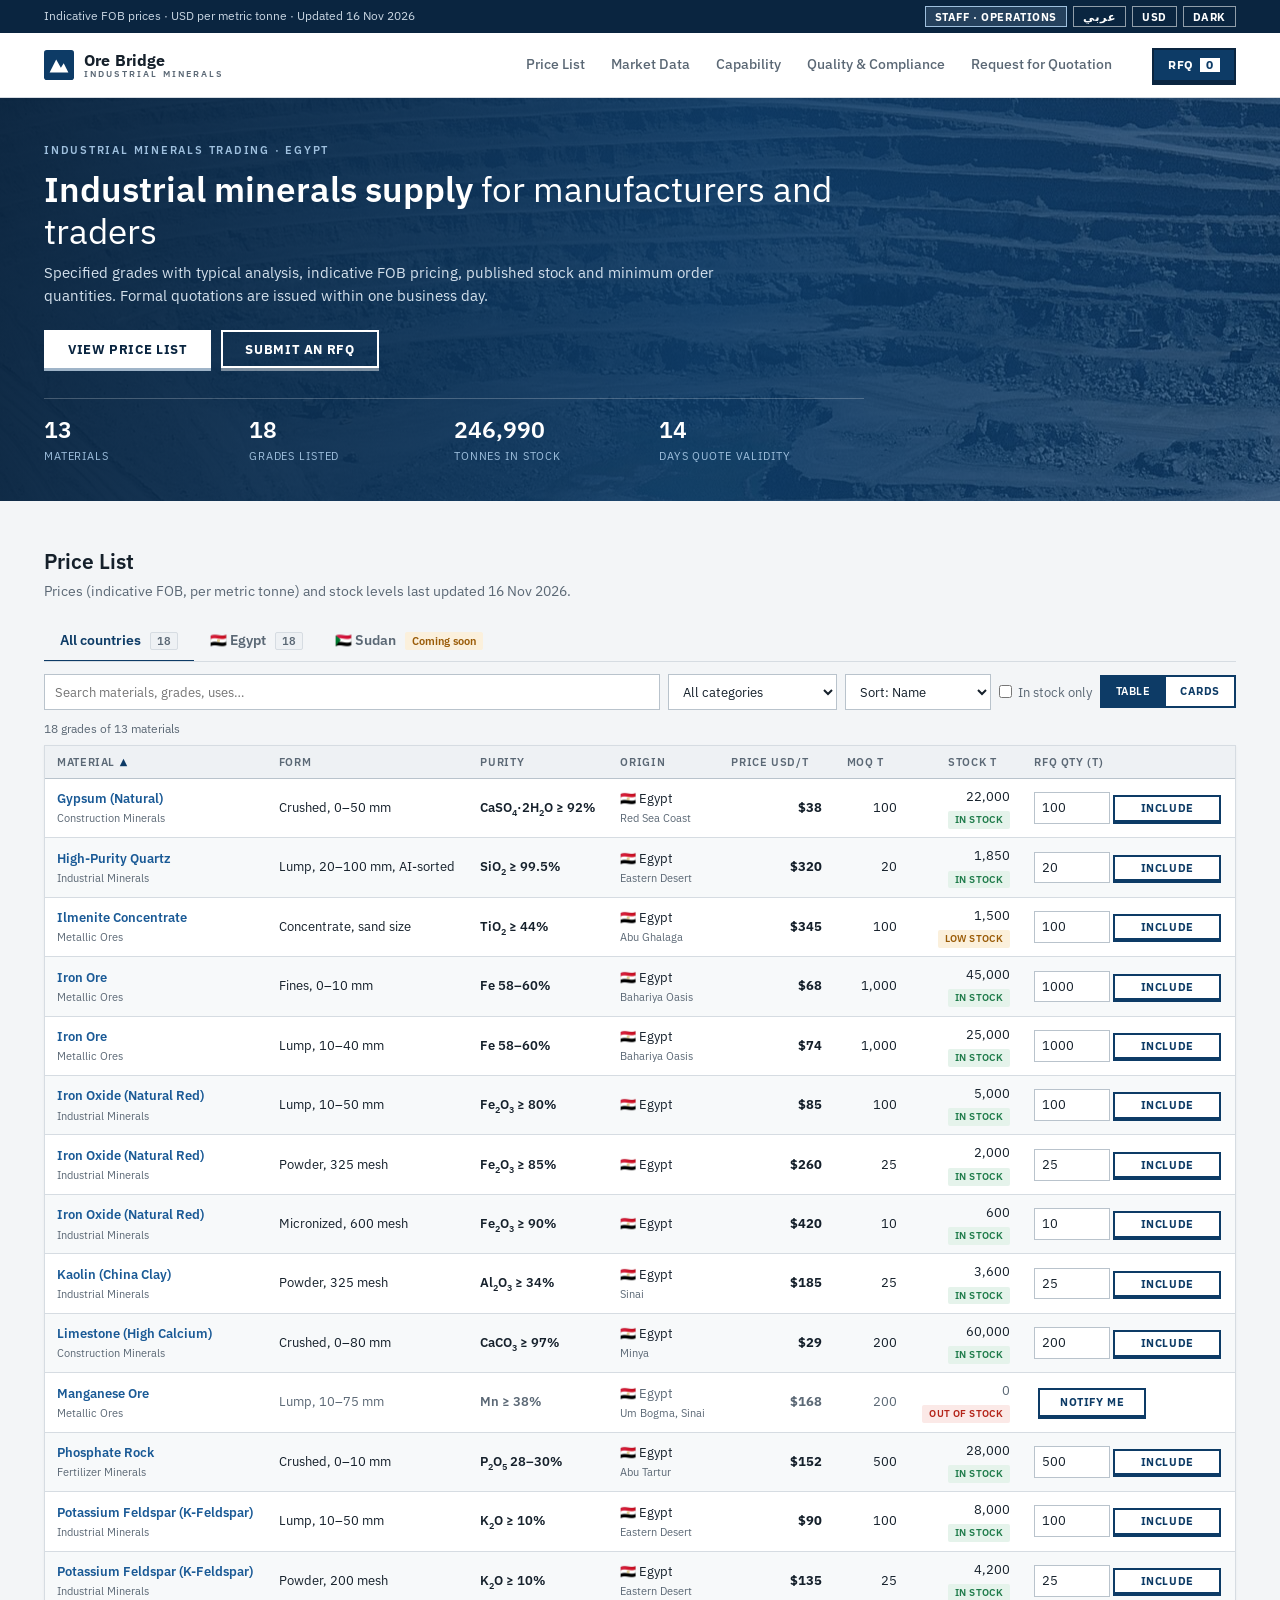
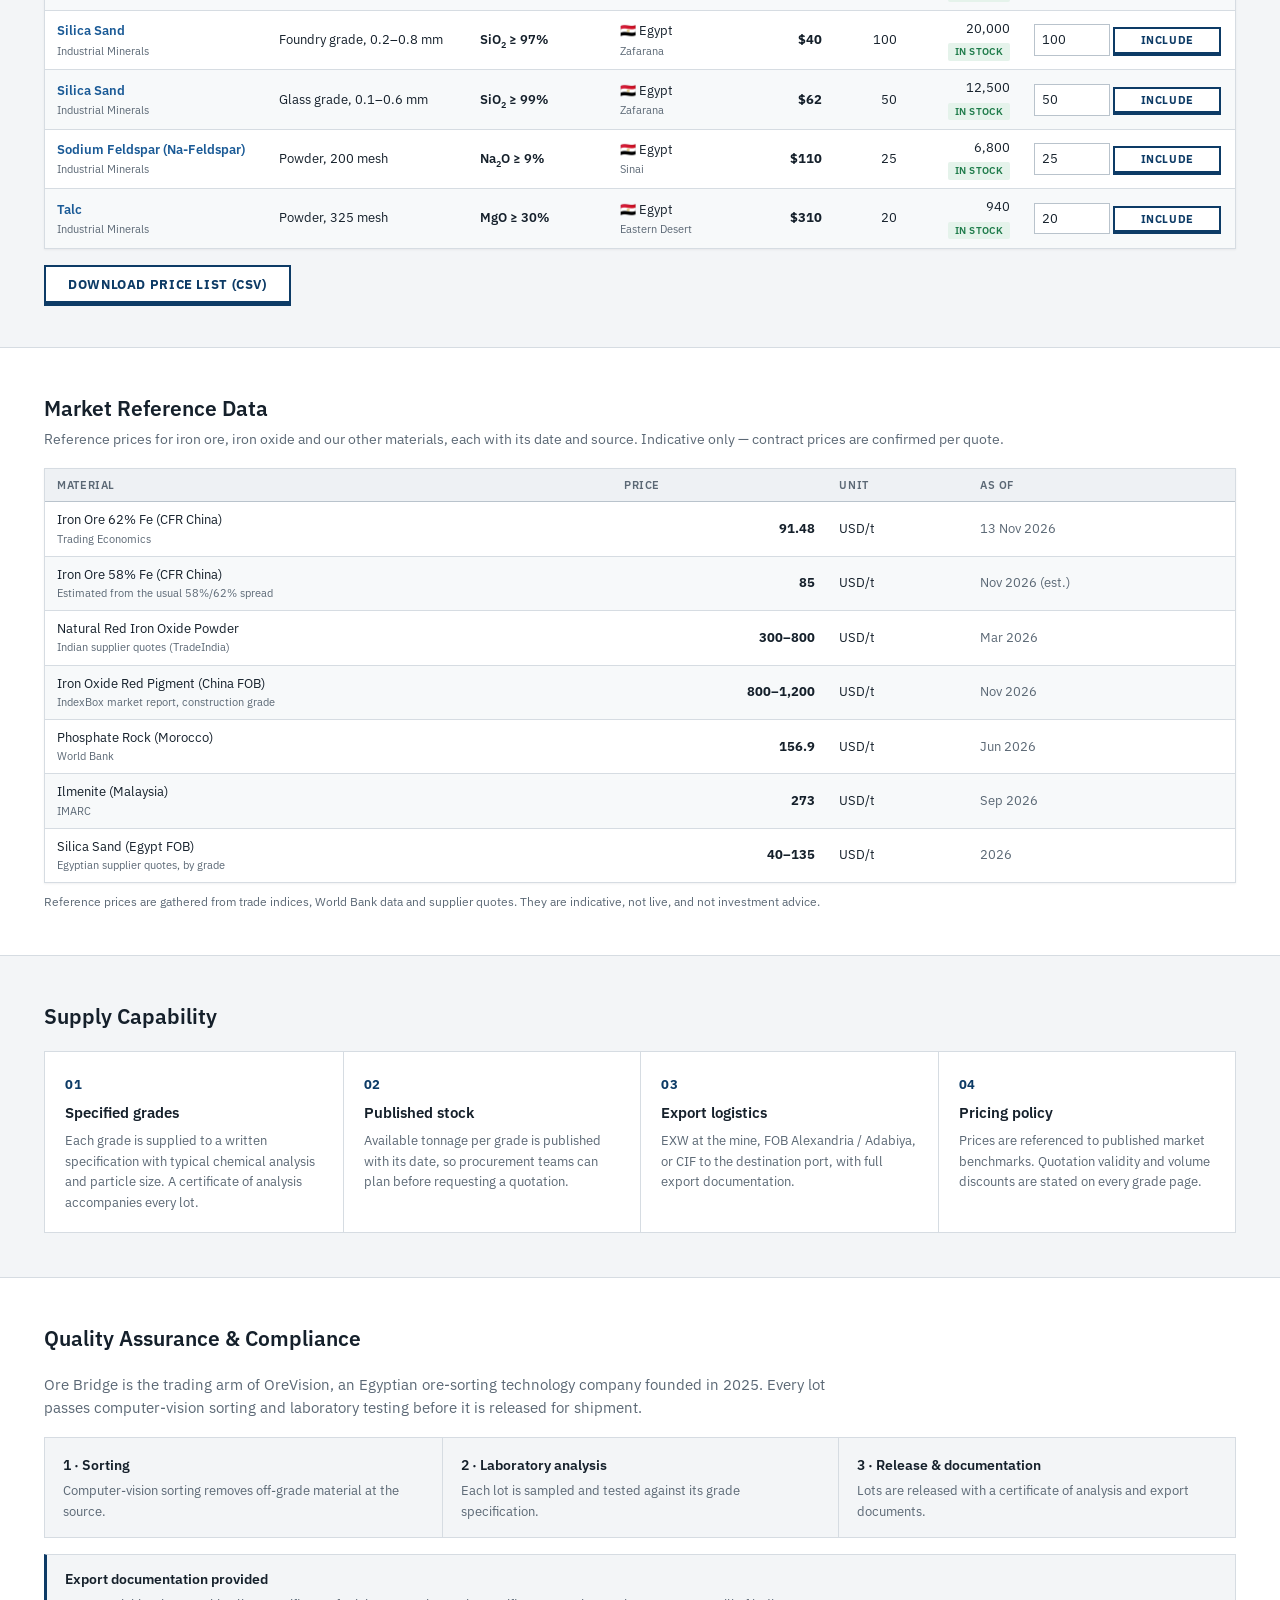
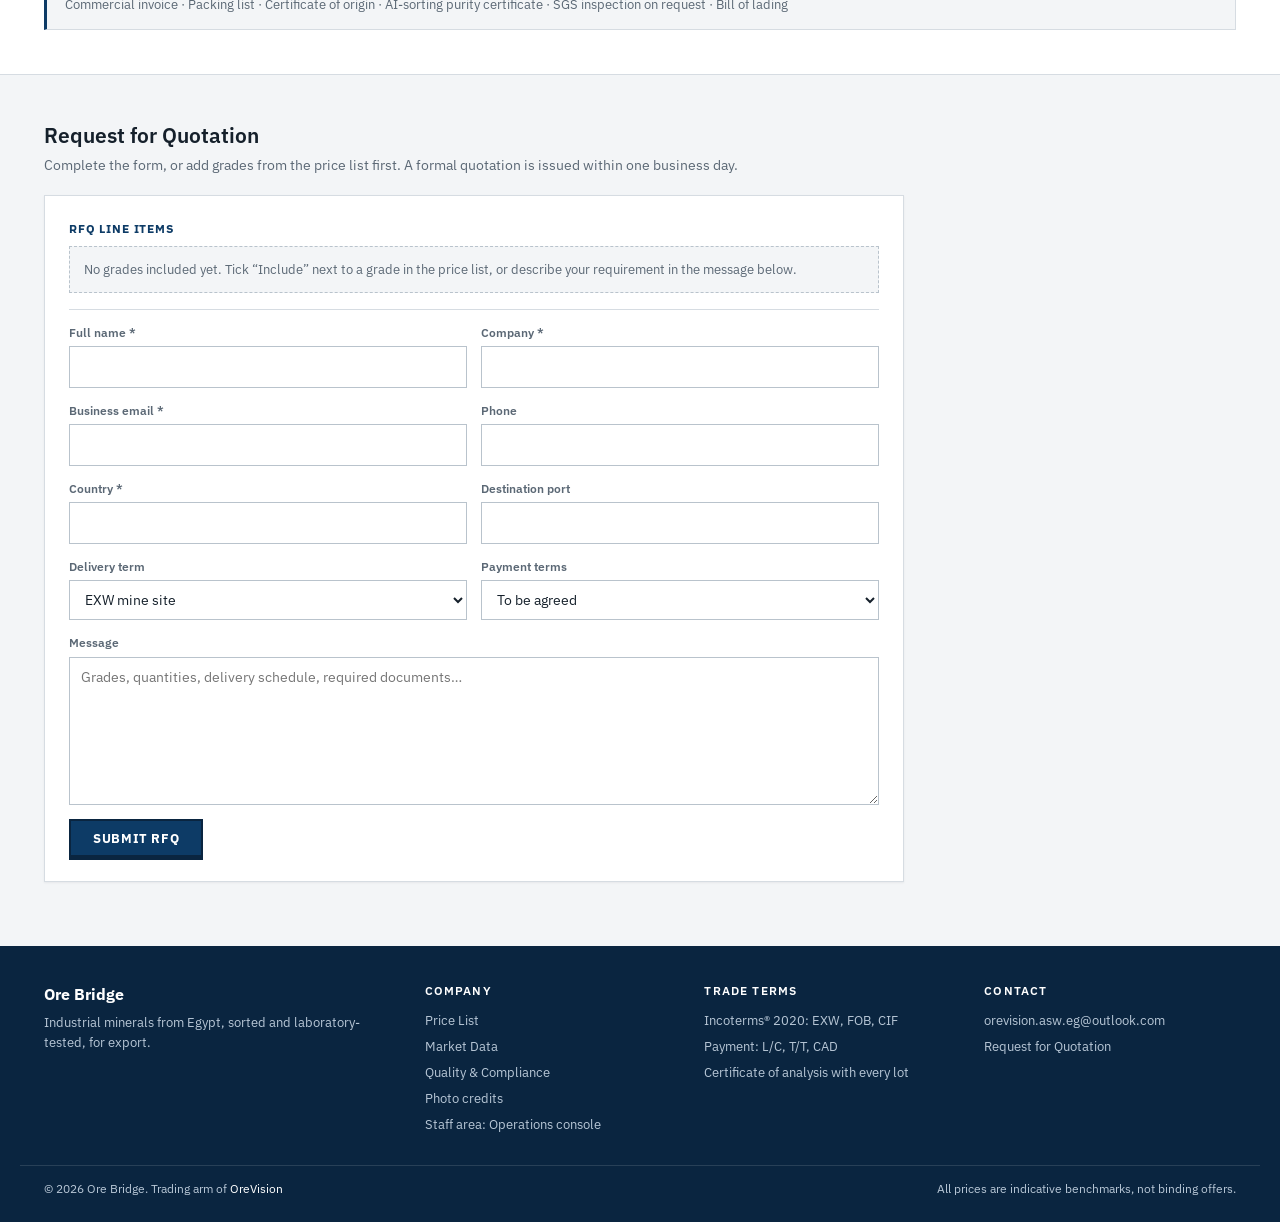
==== commit 7aa59940: "Rename the business to Ore Bridge Brand name in the header, footer, page titles, RFQ email subject, " ====
--- a/index.html
+++ b/index.html
@@ -3,9 +3,9 @@
 <head>
 <meta charset="utf-8">
 <meta name="viewport" content="width=device-width, initial-scale=1">
-<title>OreVision Materials — Industrial Minerals Supply, Egypt</title>
+<title>Ore Bridge — Industrial Minerals Supply, Egypt</title>
 <meta name="description" content="Industrial minerals from Egypt for manufacturers and traders: iron oxide, iron ore, feldspar, quartz, silica sand, phosphate and more. Specified grades, indicative FOB prices, published stock and formal quotations.">
-<meta property="og:title" content="OreVision Materials — Industrial Minerals Supply, Egypt">
+<meta property="og:title" content="Ore Bridge — Industrial Minerals Supply, Egypt">
 <meta property="og:description" content="Specified grades with typical analysis, indicative FOB prices, published stock and minimum orders. Request a formal quotation.">
 <meta property="og:type" content="website">
 <meta property="og:locale" content="en_US">
@@ -30,7 +30,7 @@
       <a class="util-btn staff-link" href="ops.html" data-i18n="util.staff">Staff · Operations</a>
       <button class="util-btn" id="langToggle" type="button" title="العربية / English">عربي</button>
       <button class="util-btn" id="currencyToggle" type="button" title="Currency">USD</button>
-      <button class="util-btn" id="themeToggle" type="button" title="Light / dark">Dark</button>
+      <button class="util-btn" id="themeToggle" type="button" title="Light / dark" data-i18n="theme.dark">Dark</button>
     </div>
   </div>
 </div>
@@ -41,9 +41,9 @@
 <!-- ======= Header ======= -->
 <header class="site-header">
   <div class="header-inner">
-    <a class="brand" href="#top" aria-label="OreVision Materials">
+    <a class="brand" href="#top" aria-label="Ore Bridge">
       <svg class="brand-mark" viewBox="0 0 32 32" aria-hidden="true"><rect width="32" height="32" rx="3"/><path d="M6 24 13 10l5 9 3-5 5 10z"/></svg>
-      <span class="brand-text"><strong>OreVision</strong><small>MATERIALS</small></span>
+      <span class="brand-text"><strong>Ore Bridge</strong><small>INDUSTRIAL MINERALS</small></span>
     </a>
     <nav class="main-nav" id="mainNav">
       <a href="#products" data-i18n="nav.products">Price List</a>
@@ -211,7 +211,7 @@
 <footer class="site-footer">
   <div class="footer-inner">
     <div>
-      <p class="footer-brand"><strong>OreVision</strong> Materials</p>
+      <p class="footer-brand"><strong>Ore Bridge</strong></p>
       <p data-i18n="footer.about">Industrial minerals from Egypt, sorted and laboratory-tested, for export.</p>
     </div>
     <div>
@@ -235,7 +235,7 @@
     </div>
   </div>
   <div class="footer-legal">
-    <p><span data-i18n="footer.rights">© 2026 OreVision Materials. Trading arm of</span> <a href="https://mohammedmadany.github.io/OreVision-Web-Showcase/" target="_blank" rel="noopener">OreVision</a></p>
+    <p><span data-i18n="footer.rights">© 2026 Ore Bridge. Trading arm of</span> <a href="https://mohammedmadany.github.io/OreVision-Web-Showcase/" target="_blank" rel="noopener">OreVision</a></p>
     <p data-i18n="footer.disclaimer">All prices are indicative benchmarks, not binding offers.</p>
   </div>
 </footer>
--- a/styles.css
+++ b/styles.css
@@ -1,4 +1,4 @@
-/* ============ OreVision Materials — corporate B2B design system ============
+/* ============ Ore Bridge — corporate B2B design system ============
    Light by default; dark via [data-theme="dark"]. Navy primary, neutral greys,
    square-ish corners, tabular figures, no decorative motion.               */
 :root {
@@ -61,11 +61,13 @@
 .noscript { background: var(--amber-soft); color: var(--text); padding: 12px; text-align: center; }
 .muted { color: var(--muted); }
 .small { font-size: .8rem; }
-.num, .spec-table, .kv-table, .market-table, .calc-out, .price, .mp-facts dd, .hero-stats dd, .cart-total { font-variant-numeric: tabular-nums; }
+.num, .spec-table, .kv-table, .market-table, .calc-out, .price, .mp-facts dd, .hero-stats dd { font-variant-numeric: tabular-nums; }
 bdi[dir="ltr"] { unicode-bidi: isolate; }
 input:focus-visible, select:focus-visible, textarea:focus-visible, button:focus-visible, a:focus-visible, summary:focus-visible {
   outline: 2px solid var(--link); outline-offset: 2px;
 }
+/* the default blue ring disappears on the navy bars, hero and footer */
+.utility-bar :focus-visible, .hero :focus-visible, .rfq-bar :focus-visible, .site-footer :focus-visible { outline-color: #fff; }
 
 /* ---- Buttons: square, solid, high-contrast — classic industrial controls ----
    2px borders, bold capitals, a hard bottom edge that "presses" on click. */
@@ -104,8 +106,7 @@
   padding: 6px 12px; font-size: .74rem; box-shadow: 0 2px 0 var(--primary);
 }
 .btn-add:hover:not(:disabled) { background: var(--primary); color: var(--primary-ink); }
-.btn-add.btn-notify { border-color: var(--border-strong); color: var(--muted); box-shadow: 0 2px 0 var(--border-strong); }
-.btn-add.btn-notify:hover { background: var(--surface-2); color: var(--text); }
+.btn-add.btn-notify { min-width: 108px; }
 .btn-mini { border: 2px solid var(--primary); color: var(--primary); background: var(--surface); padding: 2px 10px; font-size: .7rem; box-shadow: 0 2px 0 var(--primary); }
 .btn-mini:hover { background: var(--primary); color: var(--primary-ink); }
 
@@ -117,14 +118,21 @@
 .rfq-check input { position: absolute; opacity: 0; width: 1px; height: 1px; }
 .rfq-check:hover { background: var(--primary-soft); }
 .rfq-check.on { background: var(--primary); color: var(--primary-ink); box-shadow: inset 0 2px 0 rgba(0,0,0,.25); transform: translateY(2px); }
+/* keyboard focus ring; :focus-within is the fallback for browsers without :has() */
 .rfq-check:focus-within { outline: 2px solid var(--link); outline-offset: 2px; }
+@supports selector(:has(*)) {
+  .rfq-check:focus-within { outline: none; }
+  .rfq-check:has(input:focus-visible) { outline: 2px solid var(--link); outline-offset: 2px; }
+}
 
 /* ---- Utility bar ---- */
 .utility-bar { background: var(--navy-deep); color: #c9d6e2; font-size: .78rem; }
 .utility-inner { max-width: 1240px; margin: 0 auto; padding: 6px 24px; display: flex; align-items: center; justify-content: space-between; gap: 12px; }
 .utility-actions { display: flex; gap: 6px; }
-.utility-bar .util-btn { color: #e6edf4; border-color: rgba(255,255,255,.28); padding: 3px 9px; font-size: .76rem; }
-.utility-bar .util-btn:hover { border-color: #fff; color: #fff; }
+/* light outline buttons on the navy bar; the Staff link is tinted so staff can find it */
+.utility-bar .util-btn { background: transparent; color: #fff; border: 1px solid rgba(255,255,255,.55); box-shadow: none; padding: 3px 9px; font-size: .76rem; }
+.utility-bar .staff-link { border-color: #9fc0de; background: rgba(159,192,222,.18); }
+.utility-bar .util-btn:hover { background: #fff; color: var(--navy-deep); border-color: #fff; }
 
 /* ---- Header ---- */
 .site-header { position: sticky; top: 0; z-index: 50; background: var(--surface); border-bottom: 1px solid var(--border); box-shadow: var(--shadow); }
@@ -166,8 +174,8 @@
 
 /* ---- Sections ---- */
 .section { padding: 44px 24px; max-width: 1240px; margin: 0 auto; }
-.section-alt { background: var(--surface); max-width: none; border-top: 1px solid var(--border); border-bottom: 1px solid var(--border); }
-.section-alt > * { max-width: 1192px; margin-left: auto; margin-right: auto; }
+.section-alt { background: var(--surface); max-width: none; border-top: 1px solid var(--border); border-bottom: 1px solid var(--border);
+  padding-inline: max(24px, calc((100% - 1192px) / 2)); } /* full-width band, content on the 1192px grid */
 .section-head { margin-bottom: 18px; }
 .section-head h2 { font-size: 1.4rem; font-weight: 600; margin-bottom: 4px; }
 .section-head p { color: var(--muted); font-size: .92rem; }
@@ -287,7 +295,7 @@
 .form-note { color: var(--green); font-size: .88rem; }
 .form-note.muted { color: var(--muted); }
 .form-note.error { color: var(--red); }
-.hp, .contact-form .hp { position: absolute; inset-inline-start: 0; width: 1px !important; height: 1px; padding: 0 !important; border: 0 !important; opacity: 0; overflow: hidden; clip-path: inset(50%); pointer-events: none; } /* no left offset: that scrolls the page sideways in RTL */
+.contact-form .hp { position: absolute; inset-inline-start: 0; width: 1px !important; height: 1px; padding: 0 !important; border: 0 !important; opacity: 0; overflow: hidden; clip-path: inset(50%); pointer-events: none; } /* no left offset: that scrolls the page sideways in RTL */
 
 /* ---- Footer ---- */
 .site-footer { background: var(--navy-deep); color: #b8c7d6; font-size: .86rem; margin-top: 20px; }
@@ -303,9 +311,11 @@
 .rfq-lines { border-bottom: 1px solid var(--border); padding-bottom: 16px; }
 .rfq-head { display: flex; justify-content: space-between; align-items: center; gap: 10px; margin-bottom: 8px; }
 .rfq-head h3 { font-size: .8rem; text-transform: uppercase; letter-spacing: .07em; color: var(--primary); }
-.rfq-empty { color: var(--muted); font-size: .88rem; border: 1px dashed var(--border-strong); padding: 12px 14px; background: var(--bg); }
+.rfq-empty, .catalog-empty { color: var(--muted); font-size: .88rem; border: 1px dashed var(--border-strong); padding: 12px 14px; background: var(--bg); }
+.catalog-empty { grid-column: 1 / -1; display: flex; align-items: center; justify-content: space-between; gap: 12px; flex-wrap: wrap; background: var(--surface); }
 .rfq-table tfoot td { background: var(--surface-2); border-top: 2px solid var(--border-strong); font-weight: 600; }
 .rfq-table .qty { width: 92px; }
+.rfq-table td:nth-child(2) { min-width: 150px; }
 .line-remove { background: none; border: 2px solid transparent; color: var(--muted); cursor: pointer; font-size: .9rem; padding: 0 6px; }
 .line-remove:hover { color: var(--red); border-color: var(--red); }
 
@@ -318,7 +328,6 @@
 body.has-rfq .back-top, body.has-rfq .whatsapp-fab { bottom: 84px; }
 body.has-rfq .back-top { bottom: 140px; }
 body.has-rfq .toast { bottom: 84px; }
-.disc { color: var(--green); font-size: .76rem; font-weight: 600; }
 
 /* ---- Alert banner, toast, floating ---- */
 .alert-banner { background: var(--amber-soft); border-bottom: 1px solid var(--border); padding: 8px 20px; font-size: .86rem; text-align: center; }
@@ -327,7 +336,6 @@
 .toast { position: fixed; left: 50%; bottom: 24px; transform: translateX(-50%); z-index: 200; background: var(--text); color: var(--bg); padding: 10px 18px; border-radius: var(--radius); font-size: .88rem; box-shadow: 0 6px 20px rgba(0,0,0,.25); max-width: calc(100vw - 32px); text-align: center; }
 .whatsapp-fab { position: fixed; right: 20px; bottom: 20px; z-index: 80; width: 46px; height: 46px; border-radius: 50%; background: #25d366; color: #fff; display: flex; align-items: center; justify-content: center; box-shadow: 0 2px 8px rgba(0,0,0,.25); }
 .back-top { position: fixed; right: 20px; bottom: 76px; z-index: 80; width: 40px; height: 40px; border-radius: var(--radius); background: var(--surface); color: var(--primary); border: 1px solid var(--border-strong); font-size: 1.1rem; cursor: pointer; }
-body.no-scroll { overflow: hidden; }
 section[id], .mp-sec { scroll-margin-top: 80px; }
 
 /* ---- Charts ---- */
@@ -446,11 +454,11 @@
   .main-nav a:last-child { border-bottom: none; }
   .nav-toggle { display: inline-flex; }
   .header-actions { margin-inline-start: auto; }
-  .mp-grid { grid-template-columns: 1fr; }
+  /* minmax(0, 1fr), not 1fr: a plain 1fr track grows to the grades table's full width and
+     makes phones zoom the whole page out; with 0 the table scrolls inside its own frame. */
+  .mp-grid, .mp-head, .mp-origin, .mp-two { grid-template-columns: minmax(0, 1fr); }
   .mp-side { position: static; order: -1; }
-  .mp-head { grid-template-columns: 1fr; }
   .mp-photo { height: 160px; }
-  .mp-origin, .mp-two { grid-template-columns: 1fr; }
   .mp-steps { grid-template-columns: 1fr; }
   .mp-steps li { border-inline-start: none; border-top: 1px solid var(--border); }
   .mp-steps li:first-child { border-top: none; }
@@ -460,7 +468,6 @@
 @media (max-width: 680px) {
   :root { font-size: 14.5px; }
   .utility-inner { padding: 5px 16px; }
-  .utility-inner > p { font-size: .7rem; }
   .header-inner { padding: 0 16px; height: 58px; gap: 10px; }
   .hero { padding: 30px 0 26px; }
   .hero-inner { padding: 0 16px; }
@@ -477,20 +484,10 @@
   .view-toggle { margin-inline-start: 0; }
   .toolbar input[type="search"] { min-width: 100%; }
   .mp-wrap { padding: 12px 16px 28px; }
+  .utility-inner { justify-content: flex-end; }
+  .utility-inner > p { display: none; }
   .mp-facts { grid-template-columns: repeat(2, minmax(0, 1fr)); }
   .mp-facts div { border-inline-start: none; border-bottom: 1px solid var(--border) !important; }
   .mp-facts div:nth-child(even) { border-inline-start: 1px solid var(--border); }
   .footer-inner { grid-template-columns: 1fr; gap: 18px; }
 }
-
-/* Staff entrance to the operations console */
-.utility-bar .staff-link { border-color: #9fc0de; color: #ffffff; text-decoration: none; }
-.utility-bar .staff-link:hover { background: #ffffff; color: var(--navy-deep); border-color: #ffffff; }
-@media (max-width: 680px) {
-  .utility-inner > p { display: none; }
-  .utility-inner { justify-content: flex-end; }
-}
-/* Top-bar buttons: light outline on the navy bar (they were rendering white-on-white) */
-.utility-bar .util-btn { background: transparent; color: #ffffff; border: 1px solid rgba(255,255,255,.55); box-shadow: none; }
-.utility-bar .util-btn:hover { background: #ffffff; color: var(--navy-deep); border-color: #ffffff; }
-.utility-bar .staff-link { border-color: #9fc0de; background: rgba(159,192,222,.18); }
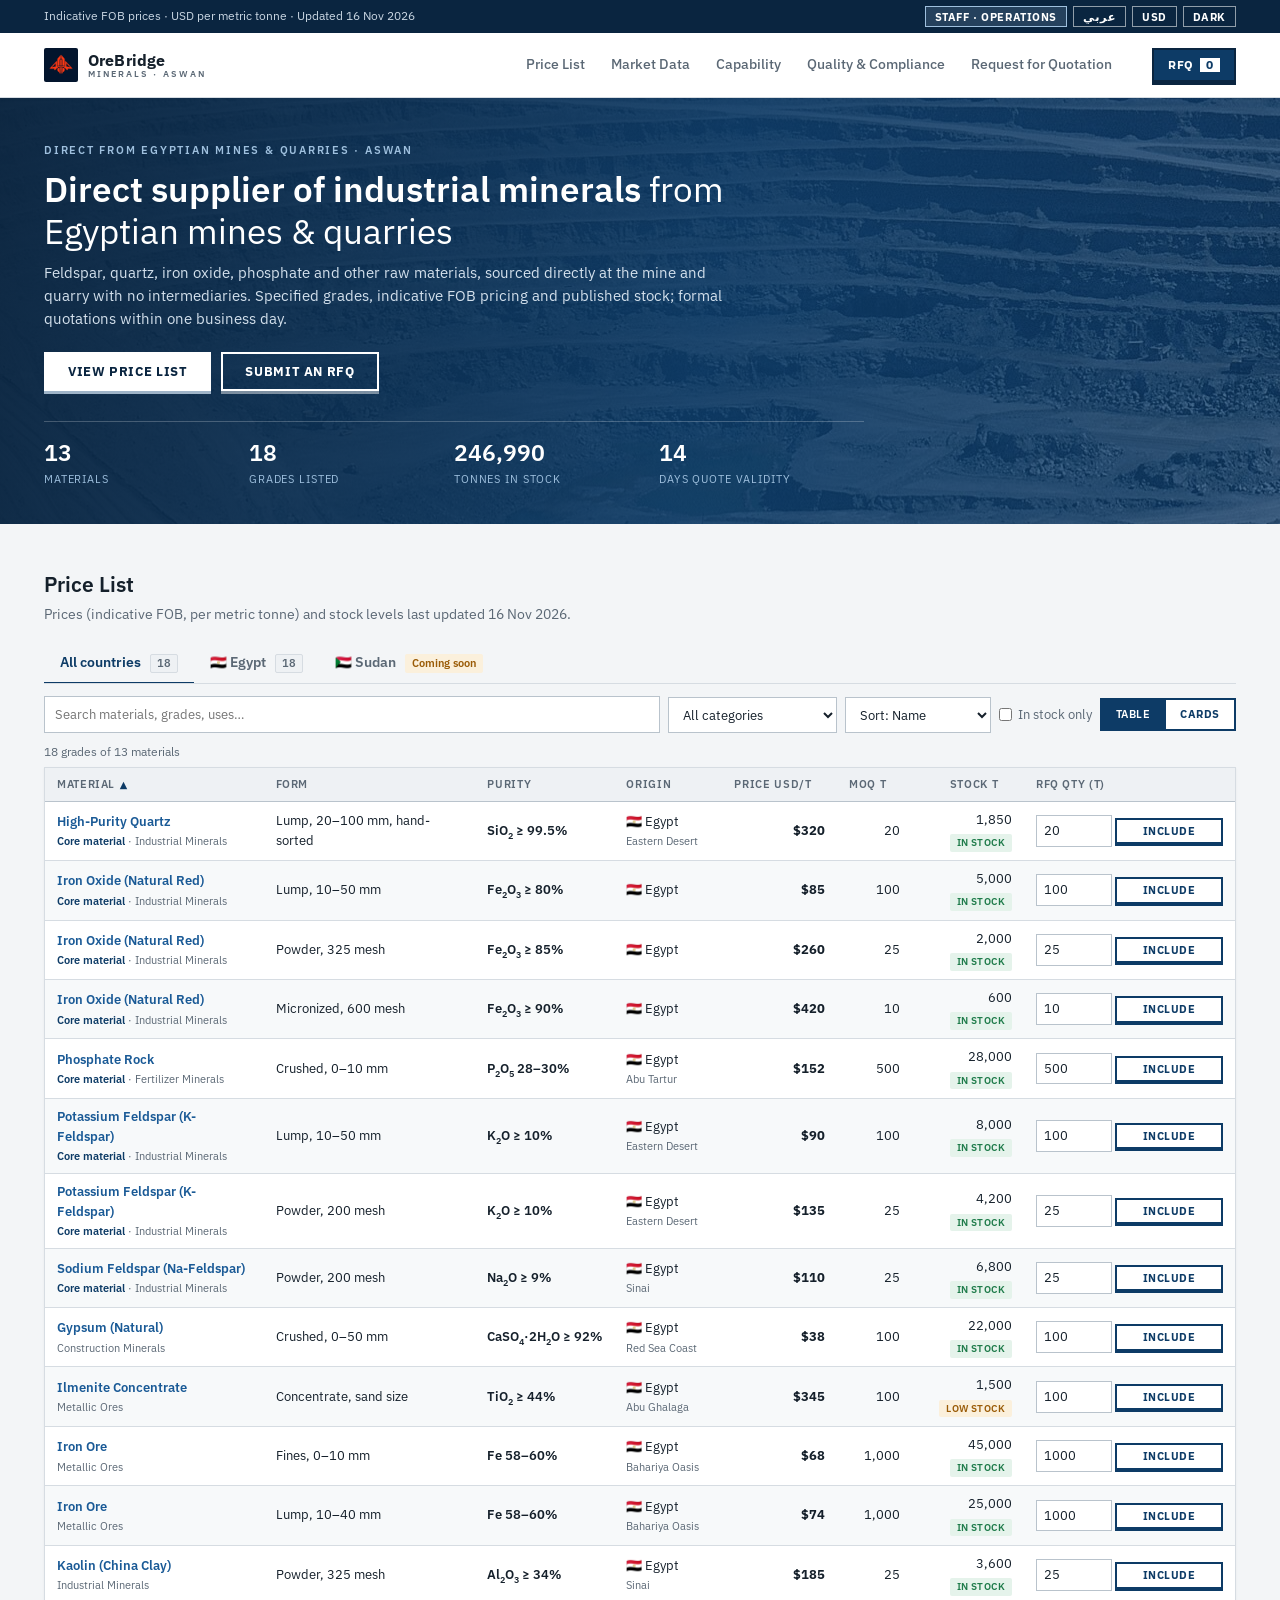
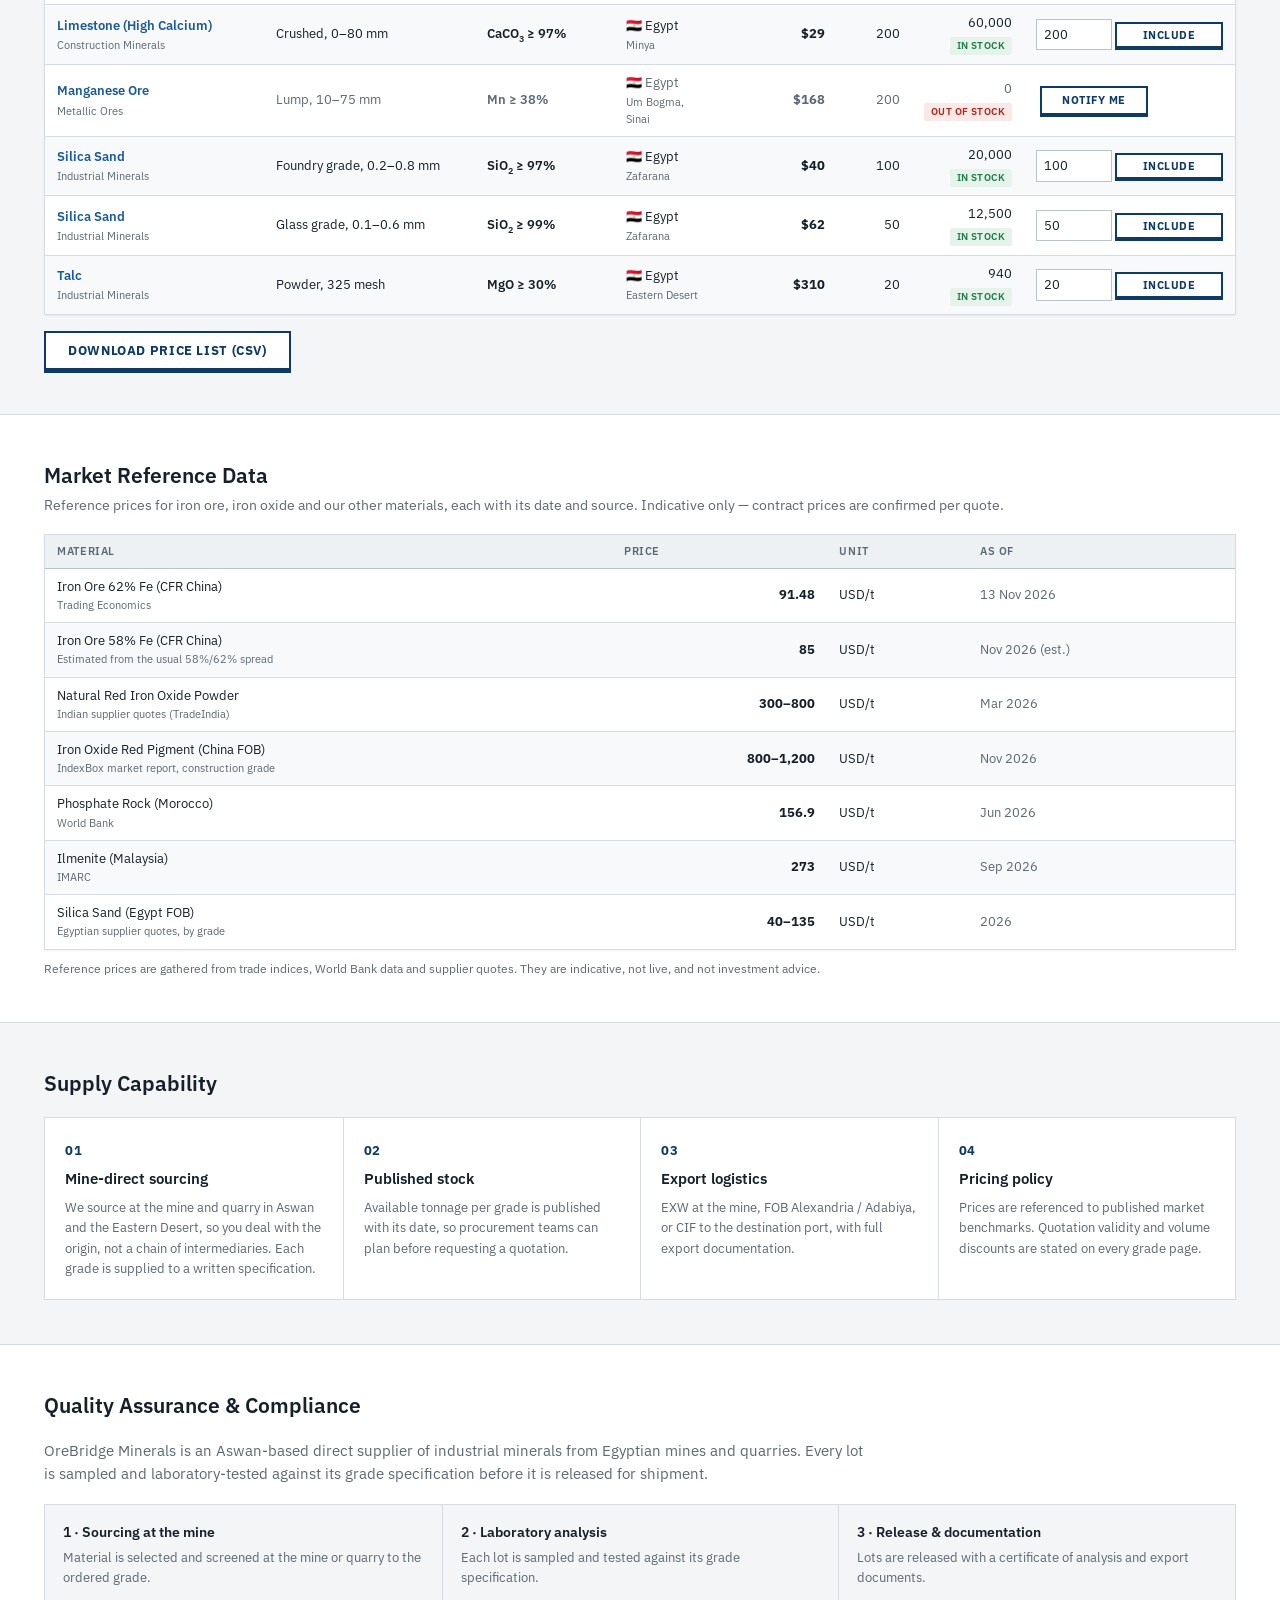
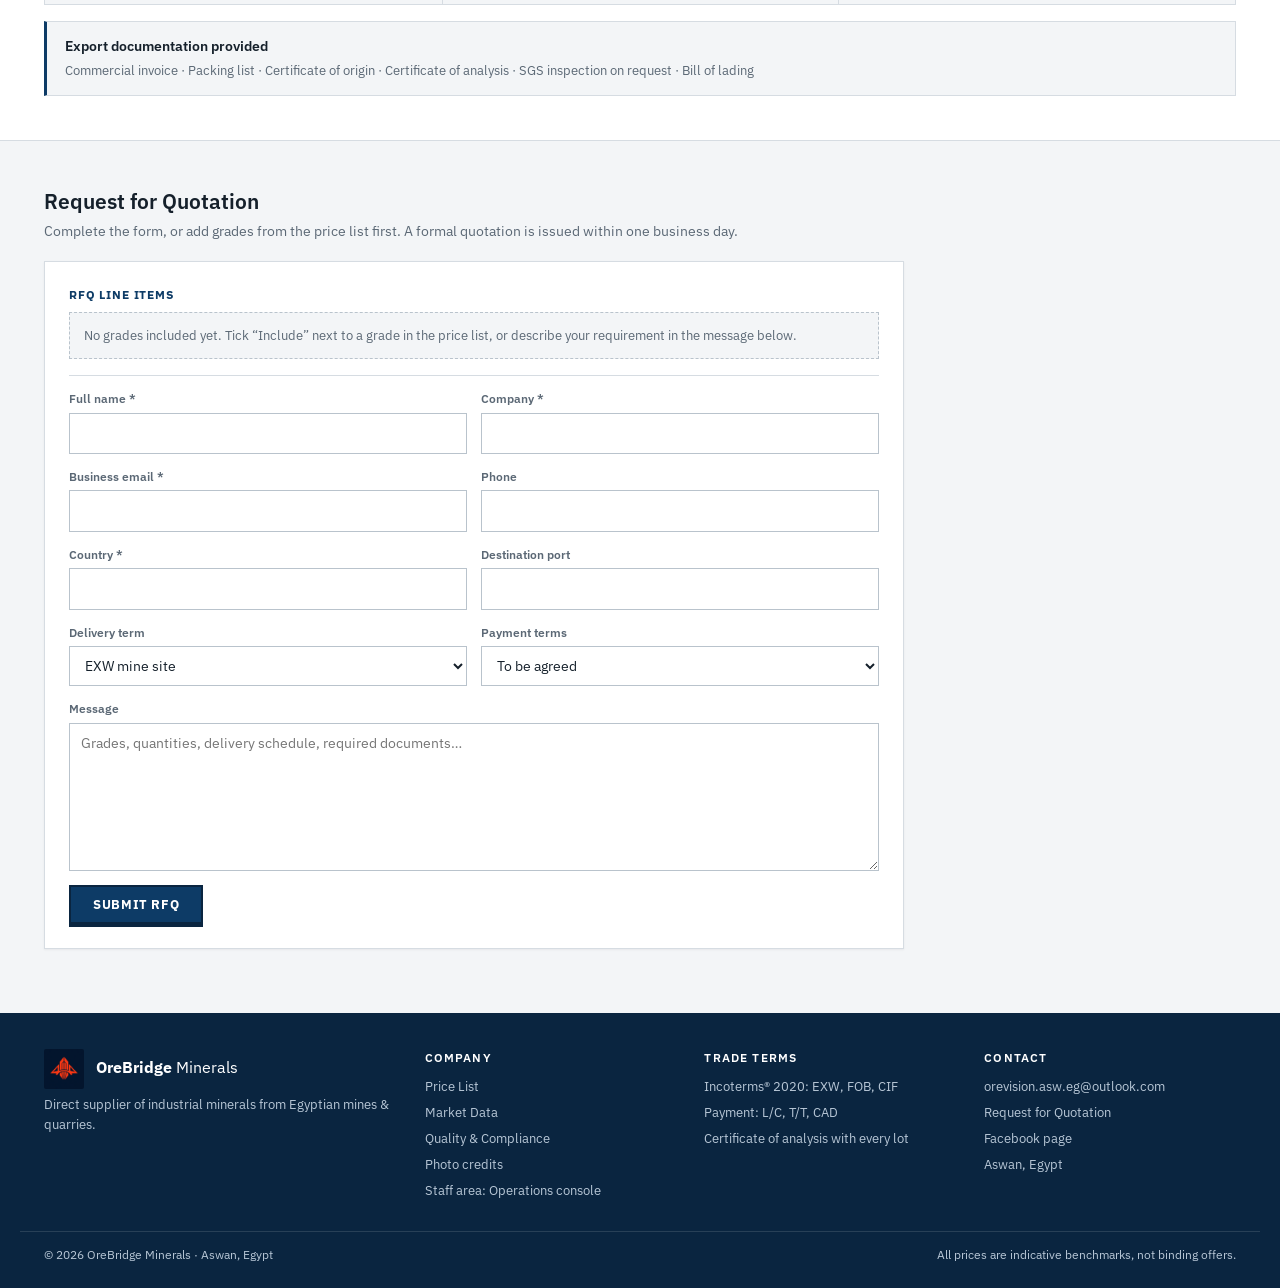
==== commit e1953659: "Align the site with the OreBridge Minerals business (Facebook page) - Name: OreBridge Minerals, Aswa" ====
--- a/index.html
+++ b/index.html
@@ -3,15 +3,15 @@
 <head>
 <meta charset="utf-8">
 <meta name="viewport" content="width=device-width, initial-scale=1">
-<title>Ore Bridge — Industrial Minerals Supply, Egypt</title>
-<meta name="description" content="Industrial minerals from Egypt for manufacturers and traders: iron oxide, iron ore, feldspar, quartz, silica sand, phosphate and more. Specified grades, indicative FOB prices, published stock and formal quotations.">
-<meta property="og:title" content="Ore Bridge — Industrial Minerals Supply, Egypt">
+<title>OreBridge Minerals — Direct Supplier of Industrial Minerals, Aswan, Egypt</title>
+<meta name="description" content="OreBridge Minerals, Aswan: direct supplier of industrial minerals from Egyptian mines and quarries for manufacturers and traders: iron oxide, iron ore, feldspar, quartz, silica sand, phosphate and more. Specified grades, indicative FOB prices, published stock and formal quotations.">
+<meta property="og:title" content="OreBridge Minerals — Direct Supplier of Industrial Minerals, Aswan, Egypt">
 <meta property="og:description" content="Specified grades with typical analysis, indicative FOB prices, published stock and minimum orders. Request a formal quotation.">
 <meta property="og:type" content="website">
 <meta property="og:locale" content="en_US">
 <meta name="twitter:card" content="summary">
 <meta name="theme-color" content="#0d3b66">
-<link rel="icon" href="data:image/svg+xml,%3Csvg xmlns='http://www.w3.org/2000/svg' viewBox='0 0 32 32'%3E%3Crect width='32' height='32' rx='3' fill='%230d3b66'/%3E%3Cpath d='M6 24 13 10l5 9 3-5 5 10z' fill='%23fff'/%3E%3C/svg%3E">
+<link rel="icon" type="image/png" href="images/favicon.png">
 <link rel="preconnect" href="https://fonts.googleapis.com">
 <link href="https://fonts.googleapis.com/css2?family=IBM+Plex+Sans:wght@400;500;600;700&family=IBM+Plex+Sans+Arabic:wght@400;500;600;700&display=swap" rel="stylesheet">
 <link rel="stylesheet" href="styles.css">
@@ -41,9 +41,9 @@
 <!-- ======= Header ======= -->
 <header class="site-header">
   <div class="header-inner">
-    <a class="brand" href="#top" aria-label="Ore Bridge">
-      <svg class="brand-mark" viewBox="0 0 32 32" aria-hidden="true"><rect width="32" height="32" rx="3"/><path d="M6 24 13 10l5 9 3-5 5 10z"/></svg>
-      <span class="brand-text"><strong>Ore Bridge</strong><small>INDUSTRIAL MINERALS</small></span>
+    <a class="brand" href="#top" aria-label="OreBridge Minerals">
+      <img class="brand-mark" src="images/logo.png" alt="" width="34" height="34">
+      <span class="brand-text"><strong>OreBridge</strong><small>MINERALS · ASWAN</small></span>
     </a>
     <nav class="main-nav" id="mainNav">
       <a href="#products" data-i18n="nav.products">Price List</a>
@@ -211,7 +211,7 @@
 <footer class="site-footer">
   <div class="footer-inner">
     <div>
-      <p class="footer-brand"><strong>Ore Bridge</strong></p>
+      <p class="footer-brand"><img class="footer-logo" src="images/logo.png" alt="" width="40" height="40"> <strong>OreBridge</strong> Minerals</p>
       <p data-i18n="footer.about">Industrial minerals from Egypt, sorted and laboratory-tested, for export.</p>
     </div>
     <div>
@@ -232,10 +232,12 @@
       <h4 data-i18n="footer.contactH">Contact</h4>
       <a id="footerEmail" href="#contact"></a>
       <a href="#contact" data-i18n="nav.contact">Request for Quotation</a>
+      <a href="https://www.facebook.com/profile.php?id=61591079052674" target="_blank" rel="noopener" data-i18n="footer.facebook">Facebook page</a>
+      <p data-i18n="footer.location">Aswan, Egypt</p>
     </div>
   </div>
   <div class="footer-legal">
-    <p><span data-i18n="footer.rights">© 2026 Ore Bridge. Trading arm of</span> <a href="https://mohammedmadany.github.io/OreVision-Web-Showcase/" target="_blank" rel="noopener">OreVision</a></p>
+    <p><span data-i18n="footer.rights">© 2026 OreBridge Minerals · Aswan, Egypt</span></p>
     <p data-i18n="footer.disclaimer">All prices are indicative benchmarks, not binding offers.</p>
   </div>
 </footer>
--- a/styles.css
+++ b/styles.css
@@ -1,4 +1,4 @@
-/* ============ Ore Bridge — corporate B2B design system ============
+/* ============ OreBridge Minerals — corporate B2B design system ============
    Light by default; dark via [data-theme="dark"]. Navy primary, neutral greys,
    square-ish corners, tabular figures, no decorative motion.               */
 :root {
@@ -491,3 +491,8 @@
   .mp-facts div:nth-child(even) { border-inline-start: 1px solid var(--border); }
   .footer-inner { grid-template-columns: 1fr; gap: 18px; }
 }
+
+/* Company logo (from the OreBridge Minerals Facebook page) */
+img.brand-mark { width: 34px; height: 34px; display: block; border-radius: 2px; }
+.footer-logo { width: 40px; height: 40px; vertical-align: middle; margin-inline-end: 8px; display: inline-block !important; border-radius: 2px; }
+.c-core { color: var(--primary); font-weight: 600; }
